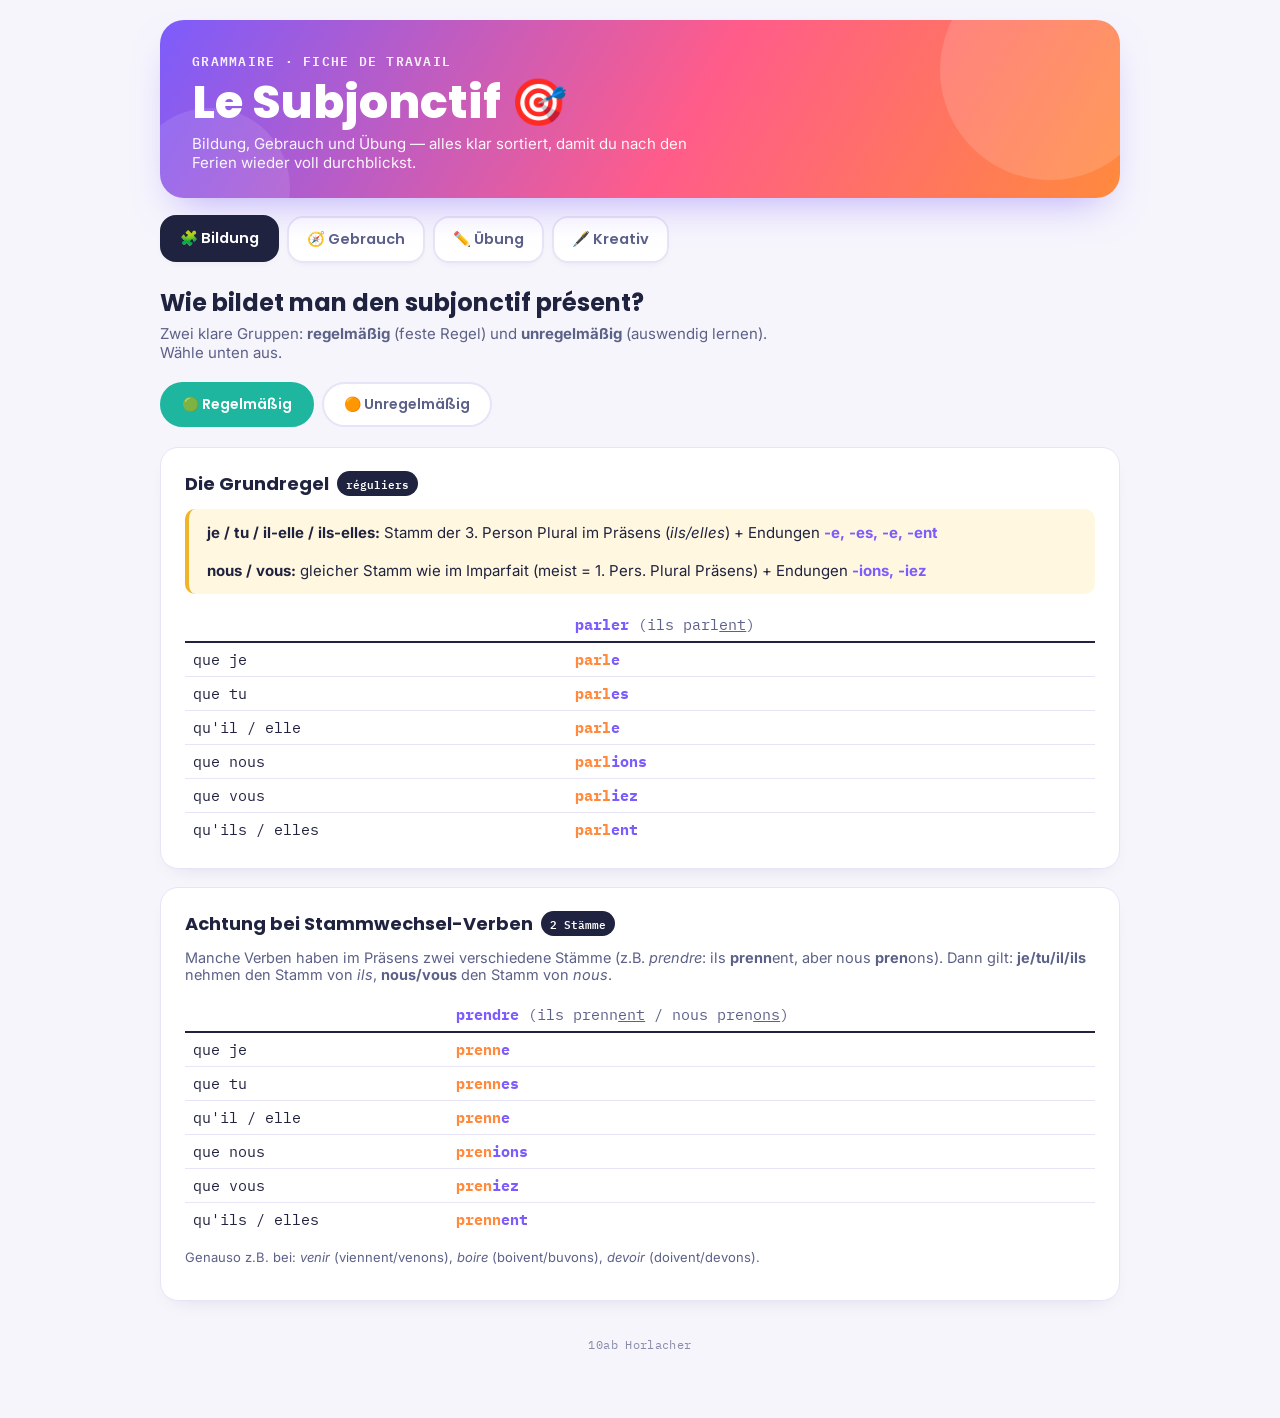
==== index.html @ 89f21b69 "Add files via upload" ====
<!DOCTYPE html>
<!--
  Original author: Horlacher (10ab)
  Created: 2026-09-02
  This material was created for Horlacher's own French class (10ab).
  Not authorized for redistribution under a different author's name.
-->
<html lang="de">
<head>
<meta charset="UTF-8">
<title>Le Subjonctif — 10ab</title>
<style>
@import url('https://fonts.googleapis.com/css2?family=Poppins:wght@500;600;700;800&family=Inter:wght@400;500;600;700&family=IBM+Plex+Mono:wght@400;500;600;700&display=swap');

:root{
  --purple:#7C5CFC;   --purple-bg:#F1EDFF;
  --orange:#FF8A3D;   --orange-bg:#FFF1E4;
  --pink:#FF5C8A;     --pink-bg:#FFEBF0;
  --blue:#3DA9FC;     --blue-bg:#E9F5FF;
  --teal:#1FB6A0;     --teal-bg:#E4FBF6;
  --gold:#F0B429;     --gold-bg:#FFF7E0;
  --red:#FF4757;      --red-bg:#FFEAEC;
  --ink:#20233F;
  --ink-soft:#5C6188;
  --bg:#F6F5FC;
  --card:#FFFFFF;
  --line:#E7E4F7;
}

*{box-sizing:border-box;}
html,body{margin:0;padding:0;}
body{
  background:var(--bg);
  font-family:'Inter',sans-serif;
  color:var(--ink);
  min-height:100vh;
  padding:20px 14px 60px;
}

.wrap{ max-width:960px; margin:0 auto; }

/* ===== HERO ===== */
.hero{
  background:linear-gradient(120deg,var(--purple) 0%,var(--pink) 55%,var(--orange) 100%);
  border-radius:24px;
  padding:30px 32px 26px;
  color:#fff;
  position:relative;
  overflow:hidden;
  box-shadow:0 18px 40px -18px rgba(124,92,252,0.55);
}
.hero::after{
  content:"";
  position:absolute; right:-40px; top:-60px;
  width:220px; height:220px; border-radius:50%;
  background:rgba(255,255,255,0.14);
}
.hero::before{
  content:"";
  position:absolute; left:-30px; bottom:-70px;
  width:160px; height:160px; border-radius:50%;
  background:rgba(255,255,255,0.10);
}
.hero .eyebrow{
  font-family:'IBM Plex Mono',monospace;
  font-size:12.5px;
  letter-spacing:.1em;
  text-transform:uppercase;
  opacity:0.92;
  font-weight:600;
}
.hero h1{
  font-family:'Poppins',sans-serif;
  font-weight:800;
  font-size:clamp(30px,5vw,46px);
  margin:6px 0 8px;
  line-height:1.05;
}
.hero p{ margin:0; font-size:15px; opacity:0.95; max-width:520px; position:relative; z-index:1; }

/* ===== TABS ===== */
nav.tabs{
  display:flex;
  gap:8px;
  margin:18px 0 22px;
  flex-wrap:wrap;
}
nav.tabs button{
  font-family:'Poppins',sans-serif;
  font-weight:600;
  font-size:14.5px;
  background:var(--card);
  border:2px solid var(--line);
  border-radius:16px;
  padding:11px 18px;
  cursor:pointer;
  color:var(--ink-soft);
  transition:all .15s ease;
  box-shadow:0 4px 12px -8px rgba(32,35,63,0.15);
}
nav.tabs button:hover{ border-color:var(--purple); color:var(--purple); transform:translateY(-1px); }
nav.tabs button.active{
  background:var(--ink);
  border-color:var(--ink);
  color:#fff;
  transform:translateY(-1px);
}
nav.tabs button:focus-visible{ outline:3px solid var(--gold); outline-offset:2px; }

.panel{ display:none; animation:fade .3s ease; }
.panel.active{ display:block; }
@keyframes fade{ from{opacity:0; transform:translateY(8px);} to{opacity:1; transform:translateY(0);} }

h2.section-head{
  font-family:'Poppins',sans-serif;
  font-size:24px;
  font-weight:700;
  color:var(--ink);
  margin:0 0 4px;
}
p.section-lead{ margin:0 0 20px; color:var(--ink-soft); font-size:15px; max-width:640px; }

/* ===== Generic subnav (toggle) ===== */
.subnav{ display:flex; gap:8px; margin-bottom:20px; flex-wrap:wrap; }
.subnav-btn{
  font-family:'Poppins',sans-serif;
  font-weight:600;
  font-size:14px;
  border:2px solid var(--line);
  background:var(--card);
  border-radius:999px;
  padding:10px 20px;
  cursor:pointer;
  color:var(--ink-soft);
  transition:all .15s ease;
}
.subnav-btn:hover{ border-color:var(--purple); color:var(--purple); }
.subnav-btn.active.c-reg{ background:var(--teal); border-color:var(--teal); color:#fff; }
.subnav-btn.active.c-irr{ background:var(--orange); border-color:var(--orange); color:#fff; }
.subnav-btn.active.c-a{ background:var(--purple); border-color:var(--purple); color:#fff; }
.subnav-btn.active.c-b{ background:var(--blue); border-color:var(--blue); color:#fff; }
.subnav-btn.active.c-c{ background:var(--pink); border-color:var(--pink); color:#fff; }
.subpanel{ display:none; }
.subpanel.active{ display:block; animation:fade .25s ease; }

/* ===== Cards ===== */
.card{
  background:var(--card);
  border:1.5px solid var(--line);
  border-radius:18px;
  padding:22px 24px;
  margin-bottom:18px;
  box-shadow:0 8px 22px -16px rgba(32,35,63,0.25);
}
.card h3{
  margin:0 0 12px;
  font-family:'Poppins',sans-serif;
  font-size:18px;
  font-weight:700;
  color:var(--ink);
  display:flex;
  align-items:center;
  gap:8px;
}
.card h3 .tag{
  font-family:'IBM Plex Mono',monospace;
  font-size:11px;
  background:var(--ink);
  color:#fff;
  padding:3px 9px;
  border-radius:20px;
  font-weight:600;
}

.rule-box{
  background:var(--gold-bg);
  border-left:4px solid var(--gold);
  padding:14px 18px;
  border-radius:10px;
  font-size:15px;
  margin:8px 0 14px;
}
.rule-box b{ color:var(--ink); }
.end{ color:var(--purple); font-weight:700; }
.stem{ color:var(--orange); font-weight:700; }

table.conj{
  width:100%;
  border-collapse:collapse;
  font-family:'IBM Plex Mono',monospace;
  font-size:14.5px;
  margin-top:6px;
}
table.conj th{
  text-align:left;
  color:var(--purple);
  font-weight:700;
  padding:7px 8px;
  border-bottom:2px solid var(--ink);
}
table.conj td{ padding:7px 8px; border-bottom:1px solid var(--line); }
table.conj tr:last-child td{ border-bottom:none; }

.flash-grid{
  display:grid;
  grid-template-columns:repeat(auto-fit,minmax(150px,1fr));
  gap:12px;
  margin-top:6px;
}
.flash{
  background:var(--orange-bg);
  border:2px solid #FFD9B8;
  border-radius:14px;
  padding:14px;
  cursor:pointer;
  transition:transform .12s ease;
  min-height:78px;
}
.flash:hover{ transform:translateY(-2px); }
.flash .inf{
  font-family:'Poppins',sans-serif;
  font-weight:700;
  font-style:italic;
  color:var(--orange);
  font-size:16px;
}
.flash .hint{ font-size:12px; color:var(--ink-soft); margin-top:2px; }
.flash .conjlist{
  display:none;
  font-family:'IBM Plex Mono',monospace;
  font-size:12.5px;
  margin-top:8px;
  line-height:1.6;
  color:var(--ink);
}
.flash.open .conjlist{ display:block; }
.flash.open .hint{ display:none; }

/* ===== Gebrauch category grid ===== */
.cat-grid{
  display:grid;
  grid-template-columns:repeat(auto-fit,minmax(270px,1fr));
  gap:14px;
  margin-bottom:24px;
}
.cat-card{
  border-radius:18px;
  padding:18px 20px;
  border:none;
}
.cat-card .num{
  font-family:'Poppins',sans-serif;
  font-weight:800;
  font-size:12px;
  display:inline-block;
  padding:3px 10px;
  border-radius:20px;
  background:rgba(255,255,255,0.6);
  margin-bottom:8px;
}
.cat-card h4{
  font-family:'Poppins',sans-serif;
  font-size:17px;
  font-weight:700;
  margin:0 0 10px;
  display:flex;
  align-items:center;
  gap:6px;
}
.cat-card .chips{ display:flex; flex-wrap:wrap; gap:6px; margin-bottom:12px; }
.cat-card .chip{
  font-family:'IBM Plex Mono',monospace;
  font-size:12px;
  background:rgba(255,255,255,0.75);
  padding:4px 10px;
  border-radius:20px;
  font-weight:600;
}
.cat-card .example{
  font-size:13.5px;
  background:rgba(255,255,255,0.6);
  border-radius:10px;
  padding:8px 12px;
}
.cat-card .example .fr{ font-weight:600; display:block; }
.cat-card .example .de{ opacity:0.8; font-style:italic; }

.cat-1{ background:var(--purple-bg); } .cat-1 .num{ color:var(--purple); }
.cat-2{ background:var(--orange-bg); } .cat-2 .num{ color:var(--orange); }
.cat-3{ background:var(--pink-bg); } .cat-3 .num{ color:var(--pink); }
.cat-4{ background:var(--blue-bg); } .cat-4 .num{ color:var(--blue); }
.cat-5{ background:var(--teal-bg); } .cat-5 .num{ color:var(--teal); }
.cat-6{ background:var(--gold-bg); } .cat-6 .num{ color:#B8860B; }

/* STOP block */
.stop-block{
  background:var(--red-bg);
  border:2px dashed var(--red);
  border-radius:18px;
  padding:20px 24px;
  margin-top:8px;
}
.stop-block h3{
  font-family:'Poppins',sans-serif;
  font-weight:800;
  color:var(--red);
  font-size:19px;
  margin:0 0 10px;
  display:flex;
  align-items:center;
  gap:8px;
}
.stop-list{
  display:grid;
  grid-template-columns:repeat(auto-fit,minmax(220px,1fr));
  gap:10px;
  margin:12px 0;
}
.stop-item{
  background:#fff;
  border-radius:12px;
  padding:10px 14px;
  font-size:13.5px;
}
.stop-item b{ color:var(--red); display:block; font-family:'IBM Plex Mono',monospace; font-size:13.5px; margin-bottom:3px;}
.stop-note{
  font-size:13.5px;
  color:var(--ink-soft);
  background:#fff;
  border-radius:10px;
  padding:10px 14px;
  margin-top:6px;
}
.stop-note b{ color:var(--ink); }

/* ===== Quiz ===== */
.quiz-progress{
  font-family:'IBM Plex Mono',monospace;
  font-size:13px;
  color:var(--ink-soft);
  margin-bottom:14px;
}
.q{
  background:var(--card);
  border:1.5px solid var(--line);
  border-radius:16px;
  padding:18px 22px;
  margin-bottom:16px;
  box-shadow:0 8px 22px -16px rgba(32,35,63,0.25);
}
.q .prompt{ font-size:15.5px; margin-bottom:12px; }
.q .prompt .fr{ font-weight:700; }
.q .prompt .de{ color:var(--ink-soft); font-style:italic; }
.q .opts{ display:flex; flex-wrap:wrap; gap:8px; }
.q .opt{
  font-family:'IBM Plex Mono',monospace;
  font-weight:600;
  font-size:14px;
  padding:9px 16px;
  border:2px solid var(--ink);
  border-radius:999px;
  background:none;
  cursor:pointer;
  color:var(--ink);
  transition:all .12s ease;
}
.q .opt:hover{ background:var(--purple-bg); }
.q .opt.correct{ background:var(--teal); border-color:var(--teal); color:#fff; }
.q .opt.wrong{ background:var(--red); border-color:var(--red); color:#fff; }
.q .opt:disabled{ cursor:default; }
.q .feedback{ margin-top:10px; font-size:13.5px; color:var(--ink-soft); min-height:18px; font-weight:500; }

.q .input-row{ display:flex; gap:10px; flex-wrap:wrap; align-items:center; }
.q input[type=text]{
  font-family:'IBM Plex Mono',monospace;
  font-size:14.5px;
  padding:9px 14px;
  border:2px solid var(--ink);
  border-radius:12px;
  flex:1;
  min-width:180px;
  background:var(--bg);
  color:var(--ink);
}
.q input[type=text]:focus{ outline:3px solid var(--gold); outline-offset:1px; }
.q .btn{
  font-family:'Poppins',sans-serif;
  font-weight:600;
  font-size:13.5px;
  background:var(--purple);
  color:#fff;
  border:none;
  border-radius:999px;
  padding:10px 18px;
  cursor:pointer;
}
.q .btn:hover{ opacity:0.9; }
.q .btn.secondary{ background:var(--ink); }
.q .answer-box{
  margin-top:10px;
  font-size:14px;
  background:var(--gold-bg);
  border-left:3px solid var(--gold);
  padding:10px 14px;
  border-radius:10px;
  display:none;
}
.q .answer-box.show{ display:block; }
.q .answer-box b{ color:var(--ink); }

.score-bar{
  display:flex;
  justify-content:space-between;
  align-items:center;
  background:var(--ink);
  color:#fff;
  border-radius:16px;
  padding:14px 22px;
  margin-top:6px;
  font-family:'Poppins',sans-serif;
  font-weight:700;
  font-size:16px;
  flex-wrap:wrap;
  gap:10px;
}
.score-bar button{
  font-family:'Inter',sans-serif;
  font-weight:600;
  font-size:13px;
  background:var(--gold);
  color:var(--ink);
  border:none;
  border-radius:999px;
  padding:9px 18px;
  cursor:pointer;
}
.score-bar button:hover{ opacity:0.9; }

/* ===== Kreativ ===== */
.impulse-list{ margin:0; padding-left:20px; font-size:14.5px; color:var(--ink-soft); }
.impulse-list li{ margin-bottom:6px; }
.impulse-list b{ color:var(--ink); }

.chip-btn{
  background:var(--purple);
  color:#fff;
  font-family:'IBM Plex Mono',monospace;
  font-size:12px;
  font-weight:600;
  padding:6px 12px;
  border-radius:999px;
  border:none;
  cursor:pointer;
  transition:transform .1s ease, background .15s ease;
}
.chip-btn:hover{ background:var(--pink); transform:translateY(-1px); }
.chip-group{ margin-bottom:14px; }
.chip-group .cat-label{
  font-family:'IBM Plex Mono',monospace;
  font-size:11px;
  text-transform:uppercase;
  letter-spacing:.06em;
  color:var(--teal);
  font-weight:700;
  display:block;
  margin-bottom:6px;
}
.chip-group .chips{ display:flex; flex-wrap:wrap; gap:6px; }

.write-area textarea{
  width:100%;
  min-height:220px;
  font-family:'Inter',sans-serif;
  font-size:15px;
  line-height:1.6;
  padding:16px 18px;
  border:2px solid var(--ink);
  border-radius:16px;
  background:#fff;
  color:var(--ink);
  resize:vertical;
}
.write-area textarea:focus{ outline:3px solid var(--gold); outline-offset:1px; }
.word-count{
  margin-top:8px;
  font-family:'IBM Plex Mono',monospace;
  font-size:13px;
  color:var(--ink-soft);
  display:flex;
  justify-content:space-between;
  align-items:center;
}
.word-count .goal-ok{ color:var(--teal); font-weight:700; }

.checklist{ list-style:none; margin:0; padding:0; }
.checklist li{
  display:flex;
  align-items:flex-start;
  gap:10px;
  padding:9px 0;
  border-bottom:1px solid var(--line);
  font-size:14.5px;
}
.checklist li:last-child{ border-bottom:none; }
.checklist input[type=checkbox]{
  width:19px; height:19px;
  accent-color:var(--teal);
  margin-top:2px;
  cursor:pointer;
}
.checklist label{ cursor:pointer; }

.example-toggle{
  font-family:'Poppins',sans-serif;
  font-weight:600;
  font-size:13.5px;
  background:var(--gold);
  color:var(--ink);
  border:none;
  border-radius:999px;
  padding:10px 20px;
  cursor:pointer;
  margin-bottom:12px;
}
.example-toggle:hover{ opacity:0.88; }
.example-text{
  display:none;
  font-style:italic;
  font-size:14.5px;
  line-height:1.7;
  color:var(--ink-soft);
  background:var(--bg);
  border-left:3px solid var(--gold);
  padding:12px 16px;
  border-radius:10px;
}
.example-text.show{ display:block; }
.example-text b{ color:var(--purple); font-style:normal; }

footer.foot{
  text-align:center;
  padding:18px 0 6px;
  font-family:'IBM Plex Mono',monospace;
  font-size:12px;
  color:var(--ink-soft);
  opacity:0.7;
  letter-spacing:.03em;
}

@media(max-width:640px){
  .hero{ padding:24px 22px 22px; }
  .card{ padding:18px 18px; }
}
</style>
</head>
<body>
<div class="wrap">

  <div class="hero">
    <div class="eyebrow">Grammaire · fiche de travail</div>
    <h1>Le Subjonctif 🎯</h1>
    <p>Bildung, Gebrauch und Übung — alles klar sortiert, damit du nach den Ferien wieder voll durchblickst.</p>
  </div>

  <nav class="tabs">
    <button class="tab-btn active" data-tab="bildung">🧩 Bildung</button>
    <button class="tab-btn" data-tab="gebrauch">🧭 Gebrauch</button>
    <button class="tab-btn" data-tab="uebung">✏️ Übung</button>
    <button class="tab-btn" data-tab="kreativ">🖋️ Kreativ</button>
  </nav>

  <!-- ===================== BILDUNG ===================== -->
  <section class="panel active" id="bildung">
    <h2 class="section-head">Wie bildet man den subjonctif présent?</h2>
    <p class="section-lead">Zwei klare Gruppen: <b>regelmäßig</b> (feste Regel) und <b>unregelmäßig</b> (auswendig lernen). Wähle unten aus.</p>

    <div class="subnav-group">
      <div class="subnav">
        <button class="subnav-btn active c-reg" data-target="bildung-reg">🟢 Regelmäßig</button>
        <button class="subnav-btn c-irr" data-target="bildung-irr">🟠 Unregelmäßig</button>
      </div>

      <div class="subpanel active" id="bildung-reg">
        <div class="card">
          <h3>Die Grundregel <span class="tag">réguliers</span></h3>
          <div class="rule-box">
            <b>je / tu / il-elle / ils-elles:</b> Stamm der 3. Person Plural im Präsens (<i>ils/elles</i>) + Endungen
            <span class="end">-e, -es, -e, -ent</span><br><br>
            <b>nous / vous:</b> gleicher Stamm wie im Imparfait (meist = 1. Pers. Plural Präsens) + Endungen
            <span class="end">-ions, -iez</span>
          </div>
          <table class="conj">
            <tr><th></th><th>parler <span style="font-weight:400;color:var(--ink-soft)">(ils parl<u>ent</u>)</span></th></tr>
            <tr><td>que je</td><td><span class="stem">parl</span><span class="end">e</span></td></tr>
            <tr><td>que tu</td><td><span class="stem">parl</span><span class="end">es</span></td></tr>
            <tr><td>qu'il / elle</td><td><span class="stem">parl</span><span class="end">e</span></td></tr>
            <tr><td>que nous</td><td><span class="stem">parl</span><span class="end">ions</span></td></tr>
            <tr><td>que vous</td><td><span class="stem">parl</span><span class="end">iez</span></td></tr>
            <tr><td>qu'ils / elles</td><td><span class="stem">parl</span><span class="end">ent</span></td></tr>
          </table>
        </div>

        <div class="card">
          <h3>Achtung bei Stammwechsel-Verben <span class="tag">2 Stämme</span></h3>
          <p style="font-size:14.5px;color:var(--ink-soft);margin-top:0;">
            Manche Verben haben im Präsens zwei verschiedene Stämme (z.B. <i>prendre</i>: ils <b>prenn</b>ent, aber nous <b>pren</b>ons).
            Dann gilt: <b>je/tu/il/ils</b> nehmen den Stamm von <i>ils</i>, <b>nous/vous</b> den Stamm von <i>nous</i>.
          </p>
          <table class="conj">
            <tr><th></th><th>prendre <span style="font-weight:400;color:var(--ink-soft)">(ils prenn<u>ent</u> / nous pren<u>ons</u>)</span></th></tr>
            <tr><td>que je</td><td><span class="stem">prenn</span><span class="end">e</span></td></tr>
            <tr><td>que tu</td><td><span class="stem">prenn</span><span class="end">es</span></td></tr>
            <tr><td>qu'il / elle</td><td><span class="stem">prenn</span><span class="end">e</span></td></tr>
            <tr><td>que nous</td><td><span class="stem">pren</span><span class="end">ions</span></td></tr>
            <tr><td>que vous</td><td><span class="stem">pren</span><span class="end">iez</span></td></tr>
            <tr><td>qu'ils / elles</td><td><span class="stem">prenn</span><span class="end">ent</span></td></tr>
          </table>
          <p style="font-size:13px;color:var(--ink-soft);">Genauso z.B. bei: <i>venir</i> (viennent/venons), <i>boire</i> (boivent/buvons), <i>devoir</i> (doivent/devons).</p>
        </div>
      </div>

      <div class="subpanel" id="bildung-irr">
        <div class="card">
          <h3>Die 9 unregelmäßigen Verben <span class="tag">par cœur</span></h3>
          <p style="font-size:14.5px;color:var(--ink-soft);margin-top:0;">Klicke auf ein Verb, um die Formen aufzudecken.</p>
          <div class="flash-grid" id="flashGrid"></div>
        </div>
      </div>
    </div>
  </section>

  <!-- ===================== GEBRAUCH ===================== -->
  <section class="panel" id="gebrauch">
    <h2 class="section-head">Wann benutzt man den subjonctif?</h2>
    <p class="section-lead">Der subjonctif steht (fast) immer nach <b>que</b> im Nebensatz — ausgelöst durch bestimmte Ausdrücke im Hauptsatz. Jede Farbe = eine Kategorie.</p>

    <div class="cat-grid">
      <div class="cat-card cat-1">
        <span class="num">1 · VOLONTÉ</span>
        <h4>💭 Wunsch &amp; Wille</h4>
        <div class="chips">
          <span class="chip">vouloir que</span><span class="chip">souhaiter que</span>
          <span class="chip">préférer que</span><span class="chip">exiger que</span>
          <span class="chip">aimer que</span><span class="chip">demander que</span>
          <span class="chip">ordonner que</span><span class="chip">s'attendre à ce que</span>
        </div>
        <div class="example"><span class="fr">Je veux que tu viennes.</span><span class="de">Ich möchte, dass du kommst.</span></div>
      </div>

      <div class="cat-card cat-2">
        <span class="num">2 · NÉCESSITÉ</span>
        <h4>⚡ Notwendigkeit</h4>
        <div class="chips">
          <span class="chip">il faut que</span><span class="chip">il est nécessaire que</span>
          <span class="chip">il est important que</span><span class="chip">il vaut mieux que</span>
          <span class="chip">il est essentiel que</span><span class="chip">il suffit que</span>
        </div>
        <div class="example"><span class="fr">Il faut que nous partions tôt.</span><span class="de">Wir müssen früh los.</span></div>
      </div>

      <div class="cat-card cat-3">
        <span class="num">3 · SENTIMENT</span>
        <h4>❤️ Gefühl</h4>
        <div class="chips">
          <span class="chip">être content/heureux que</span><span class="chip">avoir peur que</span>
          <span class="chip">regretter que</span><span class="chip">être triste/surpris(e) que</span>
          <span class="chip">être désolé(e) que</span><span class="chip">être fier/fière que</span>
          <span class="chip">s'étonner que</span>
        </div>
        <div class="example"><span class="fr">Je suis content que tu sois là.</span><span class="de">Ich bin froh, dass du da bist.</span></div>
      </div>

      <div class="cat-card cat-4">
        <span class="num">4 · DOUTE</span>
        <h4>❓ Zweifel</h4>
        <div class="chips">
          <span class="chip">douter que</span><span class="chip">ne pas croire que</span>
          <span class="chip">ne pas penser que</span><span class="chip">ne pas être sûr(e) que</span>
          <span class="chip">ne pas être certain(e) que</span><span class="chip">il est douteux que</span>
        </div>
        <div class="example"><span class="fr">Je doute qu'il vienne.</span><span class="de">Ich bezweifle, dass er kommt.</span></div>
      </div>

      <div class="cat-card cat-5">
        <span class="num">5 · POSSIBILITÉ</span>
        <h4>🔮 Möglichkeit</h4>
        <div class="chips">
          <span class="chip">il est possible que</span><span class="chip">il se peut que</span>
          <span class="chip">il est peu probable que</span><span class="chip">il n'est pas certain que</span>
        </div>
        <div class="example"><span class="fr">Il est possible qu'elle arrive tard.</span><span class="de">Sie kommt vielleicht zu spät.</span></div>
      </div>

      <div class="cat-card cat-6">
        <span class="num">6 · CONJONCTIONS</span>
        <h4>🔗 Konjunktionen</h4>
        <div class="chips">
          <span class="chip">bien que</span><span class="chip">pour que</span>
          <span class="chip">avant que</span><span class="chip">sans que</span>
          <span class="chip">quoique</span><span class="chip">jusqu'à ce que</span>
          <span class="chip">à condition que</span><span class="chip">de peur que</span>
        </div>
        <div class="example"><span class="fr">Bien qu'il pleuve, nous sortons.</span><span class="de">Obwohl es regnet, gehen wir raus.</span></div>
      </div>
    </div>

    <div class="stop-block">
      <h3>🚫 STOPP — hier NICHT subjonctif! (bejaht)</h3>
      <p style="font-size:14px;color:var(--ink-soft);margin:0 0 4px;">Diese Verben drücken eine <b>feste Meinung</b> aus, keine Unsicherheit — deshalb steht danach der <b>indicatif</b>:</p>
      <div class="stop-list">
        <div class="stop-item"><b>penser que</b>Je pense qu'il a raison.</div>
        <div class="stop-item"><b>croire que</b>Je crois qu'elle est là.</div>
        <div class="stop-item"><b>trouver que</b>Je trouve que c'est bien.</div>
        <div class="stop-item"><b>être sûr/certain que</b>Je suis sûr qu'il vient.</div>
        <div class="stop-item"><b>espérer que</b>J'espère qu'il fait beau.</div>
      </div>
      <div class="stop-note">
        <b>Aber Achtung:</b> Wird <i>penser / croire / trouver / être sûr que</i> <b>verneint</b> (ne...pas), kippt es meist zum subjonctif,
        weil jetzt Zweifel im Spiel ist: <i>Je ne pense pas qu'il ait raison.</i> — <i>espérer que</i> bleibt aber auch verneint meist im indicatif.
      </div>
    </div>
  </section>

  <!-- ===================== ÜBUNG ===================== -->
  <section class="panel" id="uebung">
    <h2 class="section-head">Jetzt bist du dran</h2>
    <p class="section-lead">Drei Übungstypen — wähle unten aus.</p>

    <div class="subnav-group">
      <div class="subnav">
        <button class="subnav-btn active c-a" data-target="ex-mc">🅰️ Multiple Choice</button>
        <button class="subnav-btn c-b" data-target="ex-fill">🅱️ Lücken füllen</button>
        <button class="subnav-btn c-c" data-target="ex-trans">🅲️ Übersetzen</button>
      </div>

      <div class="subpanel active" id="ex-mc">
        <div class="quiz-progress" id="mcProgress">Frage 1 von 8</div>
        <div id="mcContainer"></div>
        <div class="score-bar">
          <span id="mcScoreText">Punkte: 0 / 8</span>
          <button id="mcReset">Neu starten</button>
        </div>
      </div>

      <div class="subpanel" id="ex-fill">
        <p class="section-lead" style="margin-bottom:12px;">Setze das Verb in Klammern in die richtige subjonctif-Form. Groß-/Kleinschreibung und Akzente sind egal.</p>
        <div class="quiz-progress" id="fillProgress">Frage 1 von 8</div>
        <div id="fillContainer"></div>
        <div class="score-bar">
          <span id="fillScoreText">Punkte: 0 / 8</span>
          <button id="fillReset">Neu starten</button>
        </div>
      </div>

      <div class="subpanel" id="ex-trans">
        <p class="section-lead" style="margin-bottom:12px;">Übersetze den ganzen Satz ins Französische. Schreibe deine Lösung, dann zeige dir die Musterlösung zum Vergleichen an.</p>
        <div class="quiz-progress" id="transProgress">Satz 1 von 6</div>
        <div id="transContainer"></div>
        <div class="score-bar">
          <span id="transScoreText">Selbst eingeschätzt: 0 / 6</span>
          <button id="transReset">Neu starten</button>
        </div>
      </div>
    </div>
  </section>

  <!-- ===================== KREATIV ===================== -->
  <section class="panel" id="kreativ">
    <h2 class="section-head">Écris ton portrait — mon subjonctif et moi</h2>
    <p class="section-lead">Écris un texte personnel sur ta vie, ta famille et tes loisirs — et utilise le plus d'expressions avec le subjonctif possible.</p>

    <div class="card">
      <h3>La consigne <span class="tag">consigne</span></h3>
      <div class="rule-box">
        Écris un texte cohérent (<b>environ 100–150 mots</b>) sur ta vie et tes loisirs.
        Utilise au moins <b>5 expressions avec le subjonctif</b>, tirées d'au moins <b>3 catégories différentes</b>
        (volonté, nécessité, sentiment, doute, possibilité, conjonctions).
      </div>
    </div>

    <div class="card">
      <h3>Questions pour t'aider <span class="tag">pour t'aider</span></h3>
      <ul class="impulse-list">
        <li><b>Famille/amis :</b> Qu'est-ce que tes parents ou tes amis souhaitent pour toi ? Et toi, que souhaites-tu ?</li>
        <li><b>Quotidien :</b> Qu'est-ce qui est important ou nécessaire pour toi (école, sport, temps pour tes loisirs) ?</li>
        <li><b>Sentiments :</b> De quoi es-tu content(e) ? Que regrettes-tu ou que crains-tu ?</li>
        <li><b>Avenir :</b> De quoi doutes-tu ? Qu'est-ce qui est possible, qu'est-ce qui reste incertain ?</li>
        <li><b>Contradictions :</b> Que fais-tu bien que ce soit difficile ? Pour quoi fais-tu des efforts ?</li>
      </ul>
    </div>

    <div class="card">
      <h3>Aides à la formulation <span class="tag">clique pour insérer</span></h3>
      <p style="font-size:13.5px;color:var(--ink-soft);margin-top:0;">Clique sur une expression pour l'insérer directement dans ton texte ci-dessous.</p>

      <div class="chip-group">
        <span class="cat-label">Volonté</span>
        <div class="chips">
          <button class="chip-btn" data-insert="je veux que ">je veux que</button>
          <button class="chip-btn" data-insert="mes parents veulent que ">mes parents veulent que</button>
          <button class="chip-btn" data-insert="je souhaite que ">je souhaite que</button>
        </div>
      </div>
      <div class="chip-group">
        <span class="cat-label">Nécessité</span>
        <div class="chips">
          <button class="chip-btn" data-insert="il faut que ">il faut que</button>
          <button class="chip-btn" data-insert="il est important que ">il est important que</button>
        </div>
      </div>
      <div class="chip-group">
        <span class="cat-label">Sentiment</span>
        <div class="chips">
          <button class="chip-btn" data-insert="je suis content(e) que ">je suis content(e) que</button>
          <button class="chip-btn" data-insert="j'ai peur que ">j'ai peur que</button>
          <button class="chip-btn" data-insert="je regrette que ">je regrette que</button>
        </div>
      </div>
      <div class="chip-group">
        <span class="cat-label">Doute</span>
        <div class="chips">
          <button class="chip-btn" data-insert="je doute que ">je doute que</button>
          <button class="chip-btn" data-insert="je ne pense pas que ">je ne pense pas que</button>
        </div>
      </div>
      <div class="chip-group">
        <span class="cat-label">Possibilité</span>
        <div class="chips">
          <button class="chip-btn" data-insert="il est possible que ">il est possible que</button>
          <button class="chip-btn" data-insert="il se peut que ">il se peut que</button>
        </div>
      </div>
      <div class="chip-group">
        <span class="cat-label">Conjonctions</span>
        <div class="chips">
          <button class="chip-btn" data-insert="bien que ">bien que</button>
          <button class="chip-btn" data-insert="pour que ">pour que</button>
          <button class="chip-btn" data-insert="à moins que ">à moins que</button>
        </div>
      </div>
    </div>

    <div class="card">
      <h3>Ton texte <span class="tag">écris ici</span></h3>
      <div class="write-area">
        <textarea id="writeArea" placeholder="Je m'appelle... J'habite à... Mes passions sont..."></textarea>
      </div>
      <div class="word-count">
        <span id="wordCount">0 mots</span>
        <span id="wordGoal">Objectif : 100–150 mots</span>
      </div>
    </div>

    <div class="card">
      <h3>Liste de vérification — avant de rendre ton texte <span class="tag">auto-évaluation</span></h3>
      <ul class="checklist">
        <li><input type="checkbox" id="chk1"><label for="chk1">J'ai utilisé au moins 5 expressions avec le subjonctif.</label></li>
        <li><input type="checkbox" id="chk2"><label for="chk2">Ces expressions viennent d'au moins 3 catégories différentes.</label></li>
        <li><input type="checkbox" id="chk3"><label for="chk3">J'ai pensé aux formes irrégulières (être, avoir, faire, aller, pouvoir, savoir, vouloir...).</label></li>
        <li><input type="checkbox" id="chk4"><label for="chk4">Après penser/croire/trouver/espérer que (affirmatif), j'ai utilisé l'indicatif et non le subjonctif.</label></li>
        <li><input type="checkbox" id="chk5"><label for="chk5">Mon texte fait environ 100–150 mots.</label></li>
      </ul>
    </div>

    <div class="card">
      <h3>Pas sûr(e) ? <span class="tag">exemple</span></h3>
      <button class="example-toggle" id="toggleExample">Afficher l'exemple</button>
      <div class="example-text" id="exampleText">
        Je m'appelle Lucas et je suis passionné de football. <b>Mes parents veulent que</b> je fasse aussi mes devoirs avant l'entraînement, alors <b>il faut que</b> je sois organisé. <b>Je suis content que</b> mon équipe soit assez forte cette année, mais <b>je doute que</b> nous gagnions le championnat. <b>Bien que</b> je sois fatigué après les matchs, j'aime ce sport. <b>Il est possible que</b> je fasse aussi de la musique l'année prochaine, car mes amis veulent que je vienne à leur groupe de rock.
      </div>
    </div>
  </section>

  <footer class="foot">10ab Horlacher</footer>
</div>

<script>
// ===== Main tabs =====
document.querySelectorAll('.tab-btn').forEach(btn=>{
  btn.addEventListener('click', ()=>{
    document.querySelectorAll('.tab-btn').forEach(b=>b.classList.remove('active'));
    document.querySelectorAll('body > .wrap > .panel').forEach(p=>p.classList.remove('active'));
    btn.classList.add('active');
    document.getElementById(btn.dataset.tab).classList.add('active');
  });
});

// ===== Generic subnav (Bildung toggle + Übung A/B/C) =====
document.querySelectorAll('.subnav-group').forEach(group=>{
  const btns = group.querySelectorAll('.subnav-btn');
  const panels = group.querySelectorAll('.subpanel');
  btns.forEach(btn=>{
    btn.addEventListener('click', ()=>{
      btns.forEach(b=>b.classList.remove('active'));
      panels.forEach(p=>p.classList.remove('active'));
      btn.classList.add('active');
      document.getElementById(btn.dataset.target).classList.add('active');
    });
  });
});

function stripAccents(str){ return str.normalize('NFD').replace(/[\u0300-\u036f]/g,''); }
function normalize(str){
  return stripAccents(str.toLowerCase()).replace(/[.,!?;:'’()]/g,' ').replace(/\s+/g,' ').trim();
}

// ===== Flashcards: unregelmäßige Verben =====
const irrVerbs = [
  { inf:"être", forms:"que je sois · que tu sois · qu'il soit<br>que nous soyons · que vous soyez · qu'ils soient" },
  { inf:"avoir", forms:"que j'aie · que tu aies · qu'il ait<br>que nous ayons · que vous ayez · qu'ils aient" },
  { inf:"aller", forms:"que j'aille · que tu ailles · qu'il aille<br>que nous allions · que vous alliez · qu'ils aillent" },
  { inf:"faire", forms:"que je fasse · que tu fasses · qu'il fasse<br>que nous fassions · que vous fassiez · qu'ils fassent" },
  { inf:"pouvoir", forms:"que je puisse · que tu puisses · qu'il puisse<br>que nous puissions · que vous puissiez · qu'ils puissent" },
  { inf:"savoir", forms:"que je sache · que tu saches · qu'il sache<br>que nous sachions · que vous sachiez · qu'ils sachent" },
  { inf:"vouloir", forms:"que je veuille · que tu veuilles · qu'il veuille<br>que nous voulions · que vous vouliez · qu'ils veuillent" },
  { inf:"falloir", forms:"qu'il faille <span style='color:var(--ink-soft)'>(nur 3. Pers. Sg.)</span>" },
  { inf:"valoir", forms:"que je vaille · qu'il vaille<br>que nous valions · qu'ils vaillent" }
];
const flashGrid = document.getElementById('flashGrid');
irrVerbs.forEach(v=>{
  const el = document.createElement('div');
  el.className = 'flash';
  el.innerHTML = `<div class="inf">${v.inf}</div><div class="hint">antippen ➜</div><div class="conjlist">${v.forms}</div>`;
  el.addEventListener('click', ()=> el.classList.toggle('open'));
  flashGrid.appendChild(el);
});

// ===================== A) MULTIPLE CHOICE =====================
const mcQuestions = [
  { prompt:"Il faut que tu ______ tes devoirs. (faire)", opts:["fais","fasses","faisais"], correct:1,
    explain:"il faut que → subjonctif; faire → que je/tu fasses." },
  { prompt:"Je suis content que vous ______ . (venir)", opts:["venez","veniez","viendrez"], correct:1,
    explain:"Gefühlsausdruck (être content que) → subjonctif; que vous veniez." },
  { prompt:"Bien qu'il ______ fatigué, il continue. (être)", opts:["est","soit","était"], correct:1,
    explain:"bien que → immer subjonctif; être → qu'il soit." },
  { prompt:"Elle doute que nous ______ raison. (avoir)", opts:["avons","ayons","aurons"], correct:1,
    explain:"douter que → subjonctif; avoir → que nous ayons." },
  { prompt:"Il est possible qu'ils ______ venir demain. (pouvoir)", opts:["peuvent","puissent","pourront"], correct:1,
    explain:"il est possible que → subjonctif; pouvoir → qu'ils puissent." },
  { prompt:"Je veux que tu ______ la vérité. (savoir)", opts:["sais","saches","sauras"], correct:1,
    explain:"vouloir que → subjonctif; savoir → que tu saches." },
  { prompt:"Je trouve qu'il ______ raison. (avoir)", opts:["a","ait","aurait"], correct:0,
    explain:"trouver que (bejaht!) → feste Meinung → indicatif, nicht subjonctif." },
  { prompt:"Nous regrettons qu'elle ne ______ pas venir. (pouvoir)", opts:["peut","puisse","pourra"], correct:1,
    explain:"regretter que → Gefühl → subjonctif; qu'elle ne puisse pas." }
];
let mcCurrent=0, mcScore=0;
const mcContainer=document.getElementById('mcContainer');
function renderMC(){
  const q=mcQuestions[mcCurrent];
  document.getElementById('mcProgress').textContent=`Frage ${mcCurrent+1} von ${mcQuestions.length}`;
  mcContainer.innerHTML='';
  const div=document.createElement('div'); div.className='q';
  div.innerHTML=`<div class="prompt"><span class="fr">${q.prompt}</span></div>
    <div class="opts">${q.opts.map((o,i)=>`<button class="opt" data-i="${i}">${o}</button>`).join('')}</div>
    <div class="feedback"></div>`;
  mcContainer.appendChild(div);
  div.querySelectorAll('.opt').forEach(btn=>{
    btn.addEventListener('click',()=>{
      const i=parseInt(btn.dataset.i);
      div.querySelectorAll('.opt').forEach(b=>b.disabled=true);
      const feedback=div.querySelector('.feedback');
      if(i===q.correct){ btn.classList.add('correct'); mcScore++; feedback.textContent='✓ Richtig — '+q.explain; }
      else{ btn.classList.add('wrong'); div.querySelectorAll('.opt')[q.correct].classList.add('correct'); feedback.textContent='✗ '+q.explain; }
      updateMCScore();
      setTimeout(()=>{
        if(mcCurrent<mcQuestions.length-1){ mcCurrent++; renderMC(); }
        else{ feedback.textContent+='  —  Fertig! Klicke „Neu starten“, um noch einmal zu üben.'; }
      },1400);
    });
  });
}
function updateMCScore(){ document.getElementById('mcScoreText').textContent=`Punkte: ${mcScore} / ${mcQuestions.length}`; }
document.getElementById('mcReset').addEventListener('click',()=>{ mcCurrent=0; mcScore=0; updateMCScore(); renderMC(); });
renderMC();

// ===================== B) LÜCKEN FÜLLEN (VERBEN) =====================
const fillQuestions = [
  { prompt:"Il faut que je ______ mes devoirs avant le dîner.", verb:"(finir)", answers:["finisse"],
    explain:"finir → que je finisse (Endung -isse für -ir-Verben dieser Gruppe)." },
  { prompt:"Je suis content que tu ______ ton examen.", verb:"(réussir)", answers:["reussisses"],
    explain:"réussir → que tu réussisses." },
  { prompt:"Bien que nous ______ fatigués, nous continuons.", verb:"(être)", answers:["soyons"],
    explain:"être ist unregelmäßig: que nous soyons." },
  { prompt:"Elle veut que vous ______ à la bibliothèque.", verb:"(aller)", answers:["alliez"],
    explain:"aller ist unregelmäßig: que vous alliez." },
  { prompt:"Il est nécessaire que tu ______ ton passeport.", verb:"(avoir)", answers:["aies"],
    explain:"avoir ist unregelmäßig: que tu aies." },
  { prompt:"Je doute qu'ils ______ la réponse.", verb:"(savoir)", answers:["sachent"],
    explain:"savoir ist unregelmäßig: qu'ils sachent." },
  { prompt:"Il se peut qu'elle ______ plus tard.", verb:"(venir)", answers:["vienne"],
    explain:"venir: ils viennent → qu'elle vienne (Stammwechsel-Verb)." },
  { prompt:"Nous avons peur que le train ne ______ sans nous.", verb:"(partir)", answers:["parte"],
    explain:"partir: ils partent → qu'il parte." }
];
let fillCurrent=0, fillScore=0;
const fillContainer=document.getElementById('fillContainer');
function renderFill(){
  const q=fillQuestions[fillCurrent];
  document.getElementById('fillProgress').textContent=`Frage ${fillCurrent+1} von ${fillQuestions.length}`;
  fillContainer.innerHTML='';
  const div=document.createElement('div'); div.className='q';
  div.innerHTML=`<div class="prompt"><span class="fr">${q.prompt}</span> <span class="de">${q.verb}</span></div>
    <div class="input-row">
      <input type="text" placeholder="deine Antwort..." autocomplete="off" spellcheck="false">
      <button class="btn check-fill">Prüfen</button>
    </div>
    <div class="feedback"></div>`;
  fillContainer.appendChild(div);
  const input=div.querySelector('input');
  const checkBtn=div.querySelector('.check-fill');
  const feedback=div.querySelector('.feedback');
  function check(){
    if(checkBtn.disabled) return;
    const given=normalize(input.value);
    const ok=q.answers.some(a=>normalize(a)===given);
    checkBtn.disabled=true; input.disabled=true;
    if(ok){ input.style.borderColor='var(--teal)'; fillScore++; feedback.textContent='✓ Richtig — '+q.explain; }
    else{ input.style.borderColor='var(--red)'; feedback.textContent=`✗ Lösung: „${q.answers[0]}“ — `+q.explain; }
    updateFillScore();
    setTimeout(()=>{
      if(fillCurrent<fillQuestions.length-1){ fillCurrent++; renderFill(); }
      else{ feedback.textContent+='  —  Fertig! Klicke „Neu starten“, um noch einmal zu üben.'; }
    },1800);
  }
  checkBtn.addEventListener('click',check);
  input.addEventListener('keydown',e=>{ if(e.key==='Enter') check(); });
}
function updateFillScore(){ document.getElementById('fillScoreText').textContent=`Punkte: ${fillScore} / ${fillQuestions.length}`; }
document.getElementById('fillReset').addEventListener('click',()=>{ fillCurrent=0; fillScore=0; updateFillScore(); renderFill(); });
renderFill();

// ===================== C) SÄTZE ÜBERSETZEN =====================
const transQuestions = [
  { de:"Ich möchte, dass du mir hilfst.", fr:"Je veux que tu m'aides.",
    explain:"vouloir que → subjonctif; aider → que tu aides." },
  { de:"Es ist wichtig, dass wir pünktlich sind.", fr:"Il est important que nous soyons à l'heure.",
    explain:"il est important que → subjonctif; être → que nous soyons." },
  { de:"Ich bin froh, dass du kommst.", fr:"Je suis content(e) que tu viennes.",
    explain:"Gefühlsausdruck → subjonctif; venir → que tu viennes." },
  { de:"Er bezweifelt, dass sie die Wahrheit sagt.", fr:"Il doute qu'elle dise la vérité.",
    explain:"douter que → subjonctif; dire: ils disent → qu'elle dise." },
  { de:"Obwohl es kalt ist, gehen wir raus.", fr:"Bien qu'il fasse froid, nous sortons.",
    explain:"bien que → immer subjonctif; il fait froid → qu'il fasse froid." },
  { de:"Meine Eltern wollen, dass ich früh nach Hause komme.", fr:"Mes parents veulent que je rentre tôt à la maison.",
    explain:"vouloir que → subjonctif; rentrer → que je rentre." }
];
let transCurrent=0, transScore=0;
const transContainer=document.getElementById('transContainer');
function renderTrans(){
  const q=transQuestions[transCurrent];
  document.getElementById('transProgress').textContent=`Satz ${transCurrent+1} von ${transQuestions.length}`;
  transContainer.innerHTML='';
  const div=document.createElement('div'); div.className='q';
  div.innerHTML=`<div class="prompt"><span class="de">${q.de}</span></div>
    <div class="input-row">
      <input type="text" placeholder="deine Übersetzung..." autocomplete="off" spellcheck="false">
      <button class="btn secondary show-answer">Musterlösung zeigen</button>
    </div>
    <div class="answer-box"><b>Musterlösung:</b> ${q.fr}<br><span style="color:var(--ink-soft)">${q.explain}</span></div>
    <div class="input-row" style="margin-top:12px;">
      <button class="btn self-correct" style="background:var(--teal)">Ich hatte es richtig ✓</button>
      <button class="btn self-wrong" style="background:var(--red)">Noch nicht ✗</button>
    </div>`;
  transContainer.appendChild(div);
  const showBtn=div.querySelector('.show-answer');
  const answerBox=div.querySelector('.answer-box');
  const okBtn=div.querySelector('.self-correct');
  const noBtn=div.querySelector('.self-wrong');
  okBtn.style.display='none'; noBtn.style.display='none';
  showBtn.addEventListener('click',()=>{
    answerBox.classList.add('show');
    okBtn.style.display='inline-block'; noBtn.style.display='inline-block';
    showBtn.disabled=true;
  });
  function next(delta){
    transScore+=delta;
    updateTransScore();
    okBtn.disabled=true; noBtn.disabled=true;
    setTimeout(()=>{
      if(transCurrent<transQuestions.length-1){ transCurrent++; renderTrans(); }
    },500);
  }
  okBtn.addEventListener('click',()=>next(1));
  noBtn.addEventListener('click',()=>next(0));
}
function updateTransScore(){ document.getElementById('transScoreText').textContent=`Selbst eingeschätzt: ${transScore} / ${transQuestions.length}`; }
document.getElementById('transReset').addEventListener('click',()=>{ transCurrent=0; transScore=0; updateTransScore(); renderTrans(); });
renderTrans();

// ===================== KREATIV: Schreibaufgabe =====================
const writeArea = document.getElementById('writeArea');
const wordCount = document.getElementById('wordCount');
const wordGoal = document.getElementById('wordGoal');
function updateWordCount(){
  const text = writeArea.value.trim();
  const words = text.length ? text.split(/\s+/).length : 0;
  wordCount.textContent = `${words} mots`;
  if(words >= 100 && words <= 150){
    wordGoal.textContent = '✓ Objectif atteint';
    wordGoal.classList.add('goal-ok');
  } else {
    wordGoal.textContent = 'Objectif : 100–150 mots';
    wordGoal.classList.remove('goal-ok');
  }
}
writeArea.addEventListener('input', updateWordCount);

document.querySelectorAll('.chip-btn').forEach(btn=>{
  btn.addEventListener('click', ()=>{
    const toInsert = btn.dataset.insert;
    const start = writeArea.selectionStart;
    const end = writeArea.selectionEnd;
    const before = writeArea.value.substring(0, start);
    const after = writeArea.value.substring(end);
    writeArea.value = before + toInsert + after;
    const newPos = start + toInsert.length;
    writeArea.focus();
    writeArea.setSelectionRange(newPos, newPos);
    updateWordCount();
  });
});

document.getElementById('toggleExample').addEventListener('click', function(){
  const ex = document.getElementById('exampleText');
  ex.classList.toggle('show');
  this.textContent = ex.classList.contains('show') ? 'Masquer l\'exemple' : 'Afficher l\'exemple';
});
</script>
</body>
</html>
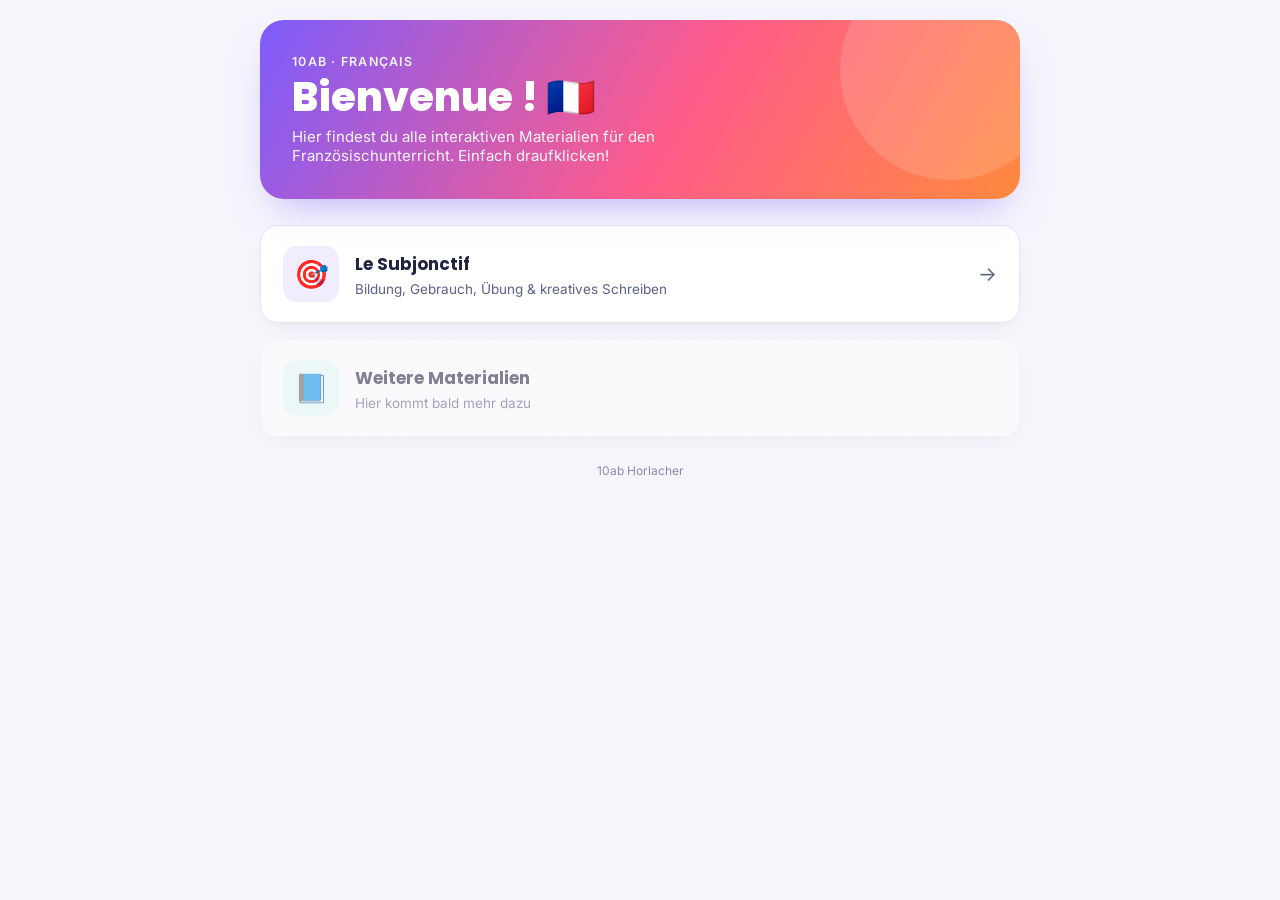
==== commit 71e95179: "Add files via upload" ====
--- a/index.html
+++ b/index.html
@@ -8,25 +8,15 @@
 <html lang="de">
 <head>
 <meta charset="UTF-8">
-<title>Le Subjonctif — 10ab</title>
+<title>Français 10ab — Matériel</title>
 <style>
-@import url('https://fonts.googleapis.com/css2?family=Poppins:wght@500;600;700;800&family=Inter:wght@400;500;600;700&family=IBM+Plex+Mono:wght@400;500;600;700&display=swap');
+@import url('https://fonts.googleapis.com/css2?family=Poppins:wght@600;700;800&family=Inter:wght@400;500;600&display=swap');
 
 :root{
-  --purple:#7C5CFC;   --purple-bg:#F1EDFF;
-  --orange:#FF8A3D;   --orange-bg:#FFF1E4;
-  --pink:#FF5C8A;     --pink-bg:#FFEBF0;
-  --blue:#3DA9FC;     --blue-bg:#E9F5FF;
-  --teal:#1FB6A0;     --teal-bg:#E4FBF6;
-  --gold:#F0B429;     --gold-bg:#FFF7E0;
-  --red:#FF4757;      --red-bg:#FFEAEC;
-  --ink:#20233F;
-  --ink-soft:#5C6188;
-  --bg:#F6F5FC;
-  --card:#FFFFFF;
-  --line:#E7E4F7;
+  --purple:#7C5CFC; --purple-bg:#F1EDFF; --pink:#FF5C8A; --orange:#FF8A3D;
+  --teal:#1FB6A0; --blue:#3DA9FC; --gold:#F0B429;
+  --ink:#20233F; --ink-soft:#5C6188; --bg:#F6F5FC; --card:#FFFFFF; --line:#E7E4F7;
 }
-
 *{box-sizing:border-box;}
 html,body{margin:0;padding:0;}
 body{
@@ -36,520 +26,66 @@
   min-height:100vh;
   padding:20px 14px 60px;
 }
+.wrap{ max-width:760px; margin:0 auto; }
 
-.wrap{ max-width:960px; margin:0 auto; }
-
-/* ===== HERO ===== */
 .hero{
   background:linear-gradient(120deg,var(--purple) 0%,var(--pink) 55%,var(--orange) 100%);
   border-radius:24px;
-  padding:30px 32px 26px;
+  padding:34px 32px;
   color:#fff;
   position:relative;
   overflow:hidden;
   box-shadow:0 18px 40px -18px rgba(124,92,252,0.55);
+  margin-bottom:26px;
 }
-.hero::after{
-  content:"";
-  position:absolute; right:-40px; top:-60px;
-  width:220px; height:220px; border-radius:50%;
-  background:rgba(255,255,255,0.14);
-}
-.hero::before{
-  content:"";
-  position:absolute; left:-30px; bottom:-70px;
-  width:160px; height:160px; border-radius:50%;
-  background:rgba(255,255,255,0.10);
-}
-.hero .eyebrow{
-  font-family:'IBM Plex Mono',monospace;
-  font-size:12.5px;
-  letter-spacing:.1em;
-  text-transform:uppercase;
-  opacity:0.92;
-  font-weight:600;
-}
-.hero h1{
-  font-family:'Poppins',sans-serif;
-  font-weight:800;
-  font-size:clamp(30px,5vw,46px);
-  margin:6px 0 8px;
-  line-height:1.05;
-}
-.hero p{ margin:0; font-size:15px; opacity:0.95; max-width:520px; position:relative; z-index:1; }
+.hero::after{ content:""; position:absolute; right:-40px; top:-60px; width:220px; height:220px; border-radius:50%; background:rgba(255,255,255,0.14); }
+.hero .eyebrow{ font-family:'Inter',sans-serif; font-size:12.5px; letter-spacing:.1em; text-transform:uppercase; opacity:0.92; font-weight:600; }
+.hero h1{ font-family:'Poppins',sans-serif; font-weight:800; font-size:clamp(28px,5vw,40px); margin:6px 0 8px; line-height:1.1; }
+.hero p{ margin:0; font-size:15px; opacity:0.95; max-width:480px; position:relative; z-index:1; }
 
-/* ===== TABS ===== */
-nav.tabs{
+.grid{ display:grid; gap:16px; }
+
+.link-card{
   display:flex;
-  gap:8px;
-  margin:18px 0 22px;
-  flex-wrap:wrap;
-}
-nav.tabs button{
-  font-family:'Poppins',sans-serif;
-  font-weight:600;
-  font-size:14.5px;
-  background:var(--card);
-  border:2px solid var(--line);
-  border-radius:16px;
-  padding:11px 18px;
-  cursor:pointer;
-  color:var(--ink-soft);
-  transition:all .15s ease;
-  box-shadow:0 4px 12px -8px rgba(32,35,63,0.15);
-}
-nav.tabs button:hover{ border-color:var(--purple); color:var(--purple); transform:translateY(-1px); }
-nav.tabs button.active{
-  background:var(--ink);
-  border-color:var(--ink);
-  color:#fff;
-  transform:translateY(-1px);
-}
-nav.tabs button:focus-visible{ outline:3px solid var(--gold); outline-offset:2px; }
-
-.panel{ display:none; animation:fade .3s ease; }
-.panel.active{ display:block; }
-@keyframes fade{ from{opacity:0; transform:translateY(8px);} to{opacity:1; transform:translateY(0);} }
-
-h2.section-head{
-  font-family:'Poppins',sans-serif;
-  font-size:24px;
-  font-weight:700;
-  color:var(--ink);
-  margin:0 0 4px;
-}
-p.section-lead{ margin:0 0 20px; color:var(--ink-soft); font-size:15px; max-width:640px; }
-
-/* ===== Generic subnav (toggle) ===== */
-.subnav{ display:flex; gap:8px; margin-bottom:20px; flex-wrap:wrap; }
-.subnav-btn{
-  font-family:'Poppins',sans-serif;
-  font-weight:600;
-  font-size:14px;
-  border:2px solid var(--line);
-  background:var(--card);
-  border-radius:999px;
-  padding:10px 20px;
-  cursor:pointer;
-  color:var(--ink-soft);
-  transition:all .15s ease;
-}
-.subnav-btn:hover{ border-color:var(--purple); color:var(--purple); }
-.subnav-btn.active.c-reg{ background:var(--teal); border-color:var(--teal); color:#fff; }
-.subnav-btn.active.c-irr{ background:var(--orange); border-color:var(--orange); color:#fff; }
-.subnav-btn.active.c-a{ background:var(--purple); border-color:var(--purple); color:#fff; }
-.subnav-btn.active.c-b{ background:var(--blue); border-color:var(--blue); color:#fff; }
-.subnav-btn.active.c-c{ background:var(--pink); border-color:var(--pink); color:#fff; }
-.subpanel{ display:none; }
-.subpanel.active{ display:block; animation:fade .25s ease; }
-
-/* ===== Cards ===== */
-.card{
+  align-items:center;
+  gap:16px;
   background:var(--card);
   border:1.5px solid var(--line);
   border-radius:18px;
-  padding:22px 24px;
-  margin-bottom:18px;
+  padding:20px 22px;
+  text-decoration:none;
+  color:var(--ink);
   box-shadow:0 8px 22px -16px rgba(32,35,63,0.25);
+  transition:transform .15s ease, box-shadow .15s ease;
 }
-.card h3{
-  margin:0 0 12px;
-  font-family:'Poppins',sans-serif;
-  font-size:18px;
-  font-weight:700;
-  color:var(--ink);
-  display:flex;
-  align-items:center;
-  gap:8px;
+.link-card:hover{ transform:translateY(-3px); box-shadow:0 14px 28px -16px rgba(32,35,63,0.35); }
+.link-card .icon{
+  font-size:28px;
+  width:56px; height:56px;
+  border-radius:14px;
+  display:flex; align-items:center; justify-content:center;
+  flex-shrink:0;
 }
-.card h3 .tag{
-  font-family:'IBM Plex Mono',monospace;
-  font-size:11px;
-  background:var(--ink);
-  color:#fff;
-  padding:3px 9px;
-  border-radius:20px;
-  font-weight:600;
+.link-card.c1 .icon{ background:var(--purple-bg); }
+.link-card.c2 .icon{ background:#E4FBF6; }
+.link-card h3{ font-family:'Poppins',sans-serif; font-size:17px; font-weight:700; margin:0 0 4px; }
+.link-card p{ margin:0; font-size:13.5px; color:var(--ink-soft); }
+.link-card .arrow{ margin-left:auto; font-size:20px; color:var(--ink-soft); }
+
+.soon{
+  border-style:dashed;
+  opacity:0.55;
+  cursor:default;
 }
-
-.rule-box{
-  background:var(--gold-bg);
-  border-left:4px solid var(--gold);
-  padding:14px 18px;
-  border-radius:10px;
-  font-size:15px;
-  margin:8px 0 14px;
-}
-.rule-box b{ color:var(--ink); }
-.end{ color:var(--purple); font-weight:700; }
-.stem{ color:var(--orange); font-weight:700; }
-
-table.conj{
-  width:100%;
-  border-collapse:collapse;
-  font-family:'IBM Plex Mono',monospace;
-  font-size:14.5px;
-  margin-top:6px;
-}
-table.conj th{
-  text-align:left;
-  color:var(--purple);
-  font-weight:700;
-  padding:7px 8px;
-  border-bottom:2px solid var(--ink);
-}
-table.conj td{ padding:7px 8px; border-bottom:1px solid var(--line); }
-table.conj tr:last-child td{ border-bottom:none; }
-
-.flash-grid{
-  display:grid;
-  grid-template-columns:repeat(auto-fit,minmax(150px,1fr));
-  gap:12px;
-  margin-top:6px;
-}
-.flash{
-  background:var(--orange-bg);
-  border:2px solid #FFD9B8;
-  border-radius:14px;
-  padding:14px;
-  cursor:pointer;
-  transition:transform .12s ease;
-  min-height:78px;
-}
-.flash:hover{ transform:translateY(-2px); }
-.flash .inf{
-  font-family:'Poppins',sans-serif;
-  font-weight:700;
-  font-style:italic;
-  color:var(--orange);
-  font-size:16px;
-}
-.flash .hint{ font-size:12px; color:var(--ink-soft); margin-top:2px; }
-.flash .conjlist{
-  display:none;
-  font-family:'IBM Plex Mono',monospace;
-  font-size:12.5px;
-  margin-top:8px;
-  line-height:1.6;
-  color:var(--ink);
-}
-.flash.open .conjlist{ display:block; }
-.flash.open .hint{ display:none; }
-
-/* ===== Gebrauch category grid ===== */
-.cat-grid{
-  display:grid;
-  grid-template-columns:repeat(auto-fit,minmax(270px,1fr));
-  gap:14px;
-  margin-bottom:24px;
-}
-.cat-card{
-  border-radius:18px;
-  padding:18px 20px;
-  border:none;
-}
-.cat-card .num{
-  font-family:'Poppins',sans-serif;
-  font-weight:800;
-  font-size:12px;
-  display:inline-block;
-  padding:3px 10px;
-  border-radius:20px;
-  background:rgba(255,255,255,0.6);
-  margin-bottom:8px;
-}
-.cat-card h4{
-  font-family:'Poppins',sans-serif;
-  font-size:17px;
-  font-weight:700;
-  margin:0 0 10px;
-  display:flex;
-  align-items:center;
-  gap:6px;
-}
-.cat-card .chips{ display:flex; flex-wrap:wrap; gap:6px; margin-bottom:12px; }
-.cat-card .chip{
-  font-family:'IBM Plex Mono',monospace;
-  font-size:12px;
-  background:rgba(255,255,255,0.75);
-  padding:4px 10px;
-  border-radius:20px;
-  font-weight:600;
-}
-.cat-card .example{
-  font-size:13.5px;
-  background:rgba(255,255,255,0.6);
-  border-radius:10px;
-  padding:8px 12px;
-}
-.cat-card .example .fr{ font-weight:600; display:block; }
-.cat-card .example .de{ opacity:0.8; font-style:italic; }
-
-.cat-1{ background:var(--purple-bg); } .cat-1 .num{ color:var(--purple); }
-.cat-2{ background:var(--orange-bg); } .cat-2 .num{ color:var(--orange); }
-.cat-3{ background:var(--pink-bg); } .cat-3 .num{ color:var(--pink); }
-.cat-4{ background:var(--blue-bg); } .cat-4 .num{ color:var(--blue); }
-.cat-5{ background:var(--teal-bg); } .cat-5 .num{ color:var(--teal); }
-.cat-6{ background:var(--gold-bg); } .cat-6 .num{ color:#B8860B; }
-
-/* STOP block */
-.stop-block{
-  background:var(--red-bg);
-  border:2px dashed var(--red);
-  border-radius:18px;
-  padding:20px 24px;
-  margin-top:8px;
-}
-.stop-block h3{
-  font-family:'Poppins',sans-serif;
-  font-weight:800;
-  color:var(--red);
-  font-size:19px;
-  margin:0 0 10px;
-  display:flex;
-  align-items:center;
-  gap:8px;
-}
-.stop-list{
-  display:grid;
-  grid-template-columns:repeat(auto-fit,minmax(220px,1fr));
-  gap:10px;
-  margin:12px 0;
-}
-.stop-item{
-  background:#fff;
-  border-radius:12px;
-  padding:10px 14px;
-  font-size:13.5px;
-}
-.stop-item b{ color:var(--red); display:block; font-family:'IBM Plex Mono',monospace; font-size:13.5px; margin-bottom:3px;}
-.stop-note{
-  font-size:13.5px;
-  color:var(--ink-soft);
-  background:#fff;
-  border-radius:10px;
-  padding:10px 14px;
-  margin-top:6px;
-}
-.stop-note b{ color:var(--ink); }
-
-/* ===== Quiz ===== */
-.quiz-progress{
-  font-family:'IBM Plex Mono',monospace;
-  font-size:13px;
-  color:var(--ink-soft);
-  margin-bottom:14px;
-}
-.q{
-  background:var(--card);
-  border:1.5px solid var(--line);
-  border-radius:16px;
-  padding:18px 22px;
-  margin-bottom:16px;
-  box-shadow:0 8px 22px -16px rgba(32,35,63,0.25);
-}
-.q .prompt{ font-size:15.5px; margin-bottom:12px; }
-.q .prompt .fr{ font-weight:700; }
-.q .prompt .de{ color:var(--ink-soft); font-style:italic; }
-.q .opts{ display:flex; flex-wrap:wrap; gap:8px; }
-.q .opt{
-  font-family:'IBM Plex Mono',monospace;
-  font-weight:600;
-  font-size:14px;
-  padding:9px 16px;
-  border:2px solid var(--ink);
-  border-radius:999px;
-  background:none;
-  cursor:pointer;
-  color:var(--ink);
-  transition:all .12s ease;
-}
-.q .opt:hover{ background:var(--purple-bg); }
-.q .opt.correct{ background:var(--teal); border-color:var(--teal); color:#fff; }
-.q .opt.wrong{ background:var(--red); border-color:var(--red); color:#fff; }
-.q .opt:disabled{ cursor:default; }
-.q .feedback{ margin-top:10px; font-size:13.5px; color:var(--ink-soft); min-height:18px; font-weight:500; }
-
-.q .input-row{ display:flex; gap:10px; flex-wrap:wrap; align-items:center; }
-.q input[type=text]{
-  font-family:'IBM Plex Mono',monospace;
-  font-size:14.5px;
-  padding:9px 14px;
-  border:2px solid var(--ink);
-  border-radius:12px;
-  flex:1;
-  min-width:180px;
-  background:var(--bg);
-  color:var(--ink);
-}
-.q input[type=text]:focus{ outline:3px solid var(--gold); outline-offset:1px; }
-.q .btn{
-  font-family:'Poppins',sans-serif;
-  font-weight:600;
-  font-size:13.5px;
-  background:var(--purple);
-  color:#fff;
-  border:none;
-  border-radius:999px;
-  padding:10px 18px;
-  cursor:pointer;
-}
-.q .btn:hover{ opacity:0.9; }
-.q .btn.secondary{ background:var(--ink); }
-.q .answer-box{
-  margin-top:10px;
-  font-size:14px;
-  background:var(--gold-bg);
-  border-left:3px solid var(--gold);
-  padding:10px 14px;
-  border-radius:10px;
-  display:none;
-}
-.q .answer-box.show{ display:block; }
-.q .answer-box b{ color:var(--ink); }
-
-.score-bar{
-  display:flex;
-  justify-content:space-between;
-  align-items:center;
-  background:var(--ink);
-  color:#fff;
-  border-radius:16px;
-  padding:14px 22px;
-  margin-top:6px;
-  font-family:'Poppins',sans-serif;
-  font-weight:700;
-  font-size:16px;
-  flex-wrap:wrap;
-  gap:10px;
-}
-.score-bar button{
-  font-family:'Inter',sans-serif;
-  font-weight:600;
-  font-size:13px;
-  background:var(--gold);
-  color:var(--ink);
-  border:none;
-  border-radius:999px;
-  padding:9px 18px;
-  cursor:pointer;
-}
-.score-bar button:hover{ opacity:0.9; }
-
-/* ===== Kreativ ===== */
-.impulse-list{ margin:0; padding-left:20px; font-size:14.5px; color:var(--ink-soft); }
-.impulse-list li{ margin-bottom:6px; }
-.impulse-list b{ color:var(--ink); }
-
-.chip-btn{
-  background:var(--purple);
-  color:#fff;
-  font-family:'IBM Plex Mono',monospace;
-  font-size:12px;
-  font-weight:600;
-  padding:6px 12px;
-  border-radius:999px;
-  border:none;
-  cursor:pointer;
-  transition:transform .1s ease, background .15s ease;
-}
-.chip-btn:hover{ background:var(--pink); transform:translateY(-1px); }
-.chip-group{ margin-bottom:14px; }
-.chip-group .cat-label{
-  font-family:'IBM Plex Mono',monospace;
-  font-size:11px;
-  text-transform:uppercase;
-  letter-spacing:.06em;
-  color:var(--teal);
-  font-weight:700;
-  display:block;
-  margin-bottom:6px;
-}
-.chip-group .chips{ display:flex; flex-wrap:wrap; gap:6px; }
-
-.write-area textarea{
-  width:100%;
-  min-height:220px;
-  font-family:'Inter',sans-serif;
-  font-size:15px;
-  line-height:1.6;
-  padding:16px 18px;
-  border:2px solid var(--ink);
-  border-radius:16px;
-  background:#fff;
-  color:var(--ink);
-  resize:vertical;
-}
-.write-area textarea:focus{ outline:3px solid var(--gold); outline-offset:1px; }
-.word-count{
-  margin-top:8px;
-  font-family:'IBM Plex Mono',monospace;
-  font-size:13px;
-  color:var(--ink-soft);
-  display:flex;
-  justify-content:space-between;
-  align-items:center;
-}
-.word-count .goal-ok{ color:var(--teal); font-weight:700; }
-
-.checklist{ list-style:none; margin:0; padding:0; }
-.checklist li{
-  display:flex;
-  align-items:flex-start;
-  gap:10px;
-  padding:9px 0;
-  border-bottom:1px solid var(--line);
-  font-size:14.5px;
-}
-.checklist li:last-child{ border-bottom:none; }
-.checklist input[type=checkbox]{
-  width:19px; height:19px;
-  accent-color:var(--teal);
-  margin-top:2px;
-  cursor:pointer;
-}
-.checklist label{ cursor:pointer; }
-
-.example-toggle{
-  font-family:'Poppins',sans-serif;
-  font-weight:600;
-  font-size:13.5px;
-  background:var(--gold);
-  color:var(--ink);
-  border:none;
-  border-radius:999px;
-  padding:10px 20px;
-  cursor:pointer;
-  margin-bottom:12px;
-}
-.example-toggle:hover{ opacity:0.88; }
-.example-text{
-  display:none;
-  font-style:italic;
-  font-size:14.5px;
-  line-height:1.7;
-  color:var(--ink-soft);
-  background:var(--bg);
-  border-left:3px solid var(--gold);
-  padding:12px 16px;
-  border-radius:10px;
-}
-.example-text.show{ display:block; }
-.example-text b{ color:var(--purple); font-style:normal; }
+.soon:hover{ transform:none; box-shadow:0 8px 22px -16px rgba(32,35,63,0.25); }
 
 footer.foot{
   text-align:center;
-  padding:18px 0 6px;
-  font-family:'IBM Plex Mono',monospace;
+  padding:26px 0 6px;
+  font-family:'Inter',sans-serif;
   font-size:12px;
   color:var(--ink-soft);
   opacity:0.7;
-  letter-spacing:.03em;
-}
-
-@media(max-width:640px){
-  .hero{ padding:24px 22px 22px; }
-  .card{ padding:18px 18px; }
 }
 </style>
 </head>
@@ -557,575 +93,31 @@
 <div class="wrap">
 
   <div class="hero">
-    <div class="eyebrow">Grammaire · fiche de travail</div>
-    <h1>Le Subjonctif 🎯</h1>
-    <p>Bildung, Gebrauch und Übung — alles klar sortiert, damit du nach den Ferien wieder voll durchblickst.</p>
+    <div class="eyebrow">10ab · Français</div>
+    <h1>Bienvenue ! 🇫🇷</h1>
+    <p>Hier findest du alle interaktiven Materialien für den Französischunterricht. Einfach draufklicken!</p>
   </div>
 
-  <nav class="tabs">
-    <button class="tab-btn active" data-tab="bildung">🧩 Bildung</button>
-    <button class="tab-btn" data-tab="gebrauch">🧭 Gebrauch</button>
-    <button class="tab-btn" data-tab="uebung">✏️ Übung</button>
-    <button class="tab-btn" data-tab="kreativ">🖋️ Kreativ</button>
-  </nav>
+  <div class="grid">
+    <a class="link-card c1" href="subjonctif.html">
+      <div class="icon">🎯</div>
+      <div>
+        <h3>Le Subjonctif</h3>
+        <p>Bildung, Gebrauch, Übung &amp; kreatives Schreiben</p>
+      </div>
+      <div class="arrow">→</div>
+    </a>
 
-  <!-- ===================== BILDUNG ===================== -->
-  <section class="panel active" id="bildung">
-    <h2 class="section-head">Wie bildet man den subjonctif présent?</h2>
-    <p class="section-lead">Zwei klare Gruppen: <b>regelmäßig</b> (feste Regel) und <b>unregelmäßig</b> (auswendig lernen). Wähle unten aus.</p>
-
-    <div class="subnav-group">
-      <div class="subnav">
-        <button class="subnav-btn active c-reg" data-target="bildung-reg">🟢 Regelmäßig</button>
-        <button class="subnav-btn c-irr" data-target="bildung-irr">🟠 Unregelmäßig</button>
-      </div>
-
-      <div class="subpanel active" id="bildung-reg">
-        <div class="card">
-          <h3>Die Grundregel <span class="tag">réguliers</span></h3>
-          <div class="rule-box">
-            <b>je / tu / il-elle / ils-elles:</b> Stamm der 3. Person Plural im Präsens (<i>ils/elles</i>) + Endungen
-            <span class="end">-e, -es, -e, -ent</span><br><br>
-            <b>nous / vous:</b> gleicher Stamm wie im Imparfait (meist = 1. Pers. Plural Präsens) + Endungen
-            <span class="end">-ions, -iez</span>
-          </div>
-          <table class="conj">
-            <tr><th></th><th>parler <span style="font-weight:400;color:var(--ink-soft)">(ils parl<u>ent</u>)</span></th></tr>
-            <tr><td>que je</td><td><span class="stem">parl</span><span class="end">e</span></td></tr>
-            <tr><td>que tu</td><td><span class="stem">parl</span><span class="end">es</span></td></tr>
-            <tr><td>qu'il / elle</td><td><span class="stem">parl</span><span class="end">e</span></td></tr>
-            <tr><td>que nous</td><td><span class="stem">parl</span><span class="end">ions</span></td></tr>
-            <tr><td>que vous</td><td><span class="stem">parl</span><span class="end">iez</span></td></tr>
-            <tr><td>qu'ils / elles</td><td><span class="stem">parl</span><span class="end">ent</span></td></tr>
-          </table>
-        </div>
-
-        <div class="card">
-          <h3>Achtung bei Stammwechsel-Verben <span class="tag">2 Stämme</span></h3>
-          <p style="font-size:14.5px;color:var(--ink-soft);margin-top:0;">
-            Manche Verben haben im Präsens zwei verschiedene Stämme (z.B. <i>prendre</i>: ils <b>prenn</b>ent, aber nous <b>pren</b>ons).
-            Dann gilt: <b>je/tu/il/ils</b> nehmen den Stamm von <i>ils</i>, <b>nous/vous</b> den Stamm von <i>nous</i>.
-          </p>
-          <table class="conj">
-            <tr><th></th><th>prendre <span style="font-weight:400;color:var(--ink-soft)">(ils prenn<u>ent</u> / nous pren<u>ons</u>)</span></th></tr>
-            <tr><td>que je</td><td><span class="stem">prenn</span><span class="end">e</span></td></tr>
-            <tr><td>que tu</td><td><span class="stem">prenn</span><span class="end">es</span></td></tr>
-            <tr><td>qu'il / elle</td><td><span class="stem">prenn</span><span class="end">e</span></td></tr>
-            <tr><td>que nous</td><td><span class="stem">pren</span><span class="end">ions</span></td></tr>
-            <tr><td>que vous</td><td><span class="stem">pren</span><span class="end">iez</span></td></tr>
-            <tr><td>qu'ils / elles</td><td><span class="stem">prenn</span><span class="end">ent</span></td></tr>
-          </table>
-          <p style="font-size:13px;color:var(--ink-soft);">Genauso z.B. bei: <i>venir</i> (viennent/venons), <i>boire</i> (boivent/buvons), <i>devoir</i> (doivent/devons).</p>
-        </div>
-      </div>
-
-      <div class="subpanel" id="bildung-irr">
-        <div class="card">
-          <h3>Die 9 unregelmäßigen Verben <span class="tag">par cœur</span></h3>
-          <p style="font-size:14.5px;color:var(--ink-soft);margin-top:0;">Klicke auf ein Verb, um die Formen aufzudecken.</p>
-          <div class="flash-grid" id="flashGrid"></div>
-        </div>
+    <div class="link-card soon c2">
+      <div class="icon">📘</div>
+      <div>
+        <h3>Weitere Materialien</h3>
+        <p>Hier kommt bald mehr dazu</p>
       </div>
     </div>
-  </section>
-
-  <!-- ===================== GEBRAUCH ===================== -->
-  <section class="panel" id="gebrauch">
-    <h2 class="section-head">Wann benutzt man den subjonctif?</h2>
-    <p class="section-lead">Der subjonctif steht (fast) immer nach <b>que</b> im Nebensatz — ausgelöst durch bestimmte Ausdrücke im Hauptsatz. Jede Farbe = eine Kategorie.</p>
-
-    <div class="cat-grid">
-      <div class="cat-card cat-1">
-        <span class="num">1 · VOLONTÉ</span>
-        <h4>💭 Wunsch &amp; Wille</h4>
-        <div class="chips">
-          <span class="chip">vouloir que</span><span class="chip">souhaiter que</span>
-          <span class="chip">préférer que</span><span class="chip">exiger que</span>
-          <span class="chip">aimer que</span><span class="chip">demander que</span>
-          <span class="chip">ordonner que</span><span class="chip">s'attendre à ce que</span>
-        </div>
-        <div class="example"><span class="fr">Je veux que tu viennes.</span><span class="de">Ich möchte, dass du kommst.</span></div>
-      </div>
-
-      <div class="cat-card cat-2">
-        <span class="num">2 · NÉCESSITÉ</span>
-        <h4>⚡ Notwendigkeit</h4>
-        <div class="chips">
-          <span class="chip">il faut que</span><span class="chip">il est nécessaire que</span>
-          <span class="chip">il est important que</span><span class="chip">il vaut mieux que</span>
-          <span class="chip">il est essentiel que</span><span class="chip">il suffit que</span>
-        </div>
-        <div class="example"><span class="fr">Il faut que nous partions tôt.</span><span class="de">Wir müssen früh los.</span></div>
-      </div>
-
-      <div class="cat-card cat-3">
-        <span class="num">3 · SENTIMENT</span>
-        <h4>❤️ Gefühl</h4>
-        <div class="chips">
-          <span class="chip">être content/heureux que</span><span class="chip">avoir peur que</span>
-          <span class="chip">regretter que</span><span class="chip">être triste/surpris(e) que</span>
-          <span class="chip">être désolé(e) que</span><span class="chip">être fier/fière que</span>
-          <span class="chip">s'étonner que</span>
-        </div>
-        <div class="example"><span class="fr">Je suis content que tu sois là.</span><span class="de">Ich bin froh, dass du da bist.</span></div>
-      </div>
-
-      <div class="cat-card cat-4">
-        <span class="num">4 · DOUTE</span>
-        <h4>❓ Zweifel</h4>
-        <div class="chips">
-          <span class="chip">douter que</span><span class="chip">ne pas croire que</span>
-          <span class="chip">ne pas penser que</span><span class="chip">ne pas être sûr(e) que</span>
-          <span class="chip">ne pas être certain(e) que</span><span class="chip">il est douteux que</span>
-        </div>
-        <div class="example"><span class="fr">Je doute qu'il vienne.</span><span class="de">Ich bezweifle, dass er kommt.</span></div>
-      </div>
-
-      <div class="cat-card cat-5">
-        <span class="num">5 · POSSIBILITÉ</span>
-        <h4>🔮 Möglichkeit</h4>
-        <div class="chips">
-          <span class="chip">il est possible que</span><span class="chip">il se peut que</span>
-          <span class="chip">il est peu probable que</span><span class="chip">il n'est pas certain que</span>
-        </div>
-        <div class="example"><span class="fr">Il est possible qu'elle arrive tard.</span><span class="de">Sie kommt vielleicht zu spät.</span></div>
-      </div>
-
-      <div class="cat-card cat-6">
-        <span class="num">6 · CONJONCTIONS</span>
-        <h4>🔗 Konjunktionen</h4>
-        <div class="chips">
-          <span class="chip">bien que</span><span class="chip">pour que</span>
-          <span class="chip">avant que</span><span class="chip">sans que</span>
-          <span class="chip">quoique</span><span class="chip">jusqu'à ce que</span>
-          <span class="chip">à condition que</span><span class="chip">de peur que</span>
-        </div>
-        <div class="example"><span class="fr">Bien qu'il pleuve, nous sortons.</span><span class="de">Obwohl es regnet, gehen wir raus.</span></div>
-      </div>
-    </div>
-
-    <div class="stop-block">
-      <h3>🚫 STOPP — hier NICHT subjonctif! (bejaht)</h3>
-      <p style="font-size:14px;color:var(--ink-soft);margin:0 0 4px;">Diese Verben drücken eine <b>feste Meinung</b> aus, keine Unsicherheit — deshalb steht danach der <b>indicatif</b>:</p>
-      <div class="stop-list">
-        <div class="stop-item"><b>penser que</b>Je pense qu'il a raison.</div>
-        <div class="stop-item"><b>croire que</b>Je crois qu'elle est là.</div>
-        <div class="stop-item"><b>trouver que</b>Je trouve que c'est bien.</div>
-        <div class="stop-item"><b>être sûr/certain que</b>Je suis sûr qu'il vient.</div>
-        <div class="stop-item"><b>espérer que</b>J'espère qu'il fait beau.</div>
-      </div>
-      <div class="stop-note">
-        <b>Aber Achtung:</b> Wird <i>penser / croire / trouver / être sûr que</i> <b>verneint</b> (ne...pas), kippt es meist zum subjonctif,
-        weil jetzt Zweifel im Spiel ist: <i>Je ne pense pas qu'il ait raison.</i> — <i>espérer que</i> bleibt aber auch verneint meist im indicatif.
-      </div>
-    </div>
-  </section>
-
-  <!-- ===================== ÜBUNG ===================== -->
-  <section class="panel" id="uebung">
-    <h2 class="section-head">Jetzt bist du dran</h2>
-    <p class="section-lead">Drei Übungstypen — wähle unten aus.</p>
-
-    <div class="subnav-group">
-      <div class="subnav">
-        <button class="subnav-btn active c-a" data-target="ex-mc">🅰️ Multiple Choice</button>
-        <button class="subnav-btn c-b" data-target="ex-fill">🅱️ Lücken füllen</button>
-        <button class="subnav-btn c-c" data-target="ex-trans">🅲️ Übersetzen</button>
-      </div>
-
-      <div class="subpanel active" id="ex-mc">
-        <div class="quiz-progress" id="mcProgress">Frage 1 von 8</div>
-        <div id="mcContainer"></div>
-        <div class="score-bar">
-          <span id="mcScoreText">Punkte: 0 / 8</span>
-          <button id="mcReset">Neu starten</button>
-        </div>
-      </div>
-
-      <div class="subpanel" id="ex-fill">
-        <p class="section-lead" style="margin-bottom:12px;">Setze das Verb in Klammern in die richtige subjonctif-Form. Groß-/Kleinschreibung und Akzente sind egal.</p>
-        <div class="quiz-progress" id="fillProgress">Frage 1 von 8</div>
-        <div id="fillContainer"></div>
-        <div class="score-bar">
-          <span id="fillScoreText">Punkte: 0 / 8</span>
-          <button id="fillReset">Neu starten</button>
-        </div>
-      </div>
-
-      <div class="subpanel" id="ex-trans">
-        <p class="section-lead" style="margin-bottom:12px;">Übersetze den ganzen Satz ins Französische. Schreibe deine Lösung, dann zeige dir die Musterlösung zum Vergleichen an.</p>
-        <div class="quiz-progress" id="transProgress">Satz 1 von 6</div>
-        <div id="transContainer"></div>
-        <div class="score-bar">
-          <span id="transScoreText">Selbst eingeschätzt: 0 / 6</span>
-          <button id="transReset">Neu starten</button>
-        </div>
-      </div>
-    </div>
-  </section>
-
-  <!-- ===================== KREATIV ===================== -->
-  <section class="panel" id="kreativ">
-    <h2 class="section-head">Écris ton portrait — mon subjonctif et moi</h2>
-    <p class="section-lead">Écris un texte personnel sur ta vie, ta famille et tes loisirs — et utilise le plus d'expressions avec le subjonctif possible.</p>
-
-    <div class="card">
-      <h3>La consigne <span class="tag">consigne</span></h3>
-      <div class="rule-box">
-        Écris un texte cohérent (<b>environ 100–150 mots</b>) sur ta vie et tes loisirs.
-        Utilise au moins <b>5 expressions avec le subjonctif</b>, tirées d'au moins <b>3 catégories différentes</b>
-        (volonté, nécessité, sentiment, doute, possibilité, conjonctions).
-      </div>
-    </div>
-
-    <div class="card">
-      <h3>Questions pour t'aider <span class="tag">pour t'aider</span></h3>
-      <ul class="impulse-list">
-        <li><b>Famille/amis :</b> Qu'est-ce que tes parents ou tes amis souhaitent pour toi ? Et toi, que souhaites-tu ?</li>
-        <li><b>Quotidien :</b> Qu'est-ce qui est important ou nécessaire pour toi (école, sport, temps pour tes loisirs) ?</li>
-        <li><b>Sentiments :</b> De quoi es-tu content(e) ? Que regrettes-tu ou que crains-tu ?</li>
-        <li><b>Avenir :</b> De quoi doutes-tu ? Qu'est-ce qui est possible, qu'est-ce qui reste incertain ?</li>
-        <li><b>Contradictions :</b> Que fais-tu bien que ce soit difficile ? Pour quoi fais-tu des efforts ?</li>
-      </ul>
-    </div>
-
-    <div class="card">
-      <h3>Aides à la formulation <span class="tag">clique pour insérer</span></h3>
-      <p style="font-size:13.5px;color:var(--ink-soft);margin-top:0;">Clique sur une expression pour l'insérer directement dans ton texte ci-dessous.</p>
-
-      <div class="chip-group">
-        <span class="cat-label">Volonté</span>
-        <div class="chips">
-          <button class="chip-btn" data-insert="je veux que ">je veux que</button>
-          <button class="chip-btn" data-insert="mes parents veulent que ">mes parents veulent que</button>
-          <button class="chip-btn" data-insert="je souhaite que ">je souhaite que</button>
-        </div>
-      </div>
-      <div class="chip-group">
-        <span class="cat-label">Nécessité</span>
-        <div class="chips">
-          <button class="chip-btn" data-insert="il faut que ">il faut que</button>
-          <button class="chip-btn" data-insert="il est important que ">il est important que</button>
-        </div>
-      </div>
-      <div class="chip-group">
-        <span class="cat-label">Sentiment</span>
-        <div class="chips">
-          <button class="chip-btn" data-insert="je suis content(e) que ">je suis content(e) que</button>
-          <button class="chip-btn" data-insert="j'ai peur que ">j'ai peur que</button>
-          <button class="chip-btn" data-insert="je regrette que ">je regrette que</button>
-        </div>
-      </div>
-      <div class="chip-group">
-        <span class="cat-label">Doute</span>
-        <div class="chips">
-          <button class="chip-btn" data-insert="je doute que ">je doute que</button>
-          <button class="chip-btn" data-insert="je ne pense pas que ">je ne pense pas que</button>
-        </div>
-      </div>
-      <div class="chip-group">
-        <span class="cat-label">Possibilité</span>
-        <div class="chips">
-          <button class="chip-btn" data-insert="il est possible que ">il est possible que</button>
-          <button class="chip-btn" data-insert="il se peut que ">il se peut que</button>
-        </div>
-      </div>
-      <div class="chip-group">
-        <span class="cat-label">Conjonctions</span>
-        <div class="chips">
-          <button class="chip-btn" data-insert="bien que ">bien que</button>
-          <button class="chip-btn" data-insert="pour que ">pour que</button>
-          <button class="chip-btn" data-insert="à moins que ">à moins que</button>
-        </div>
-      </div>
-    </div>
-
-    <div class="card">
-      <h3>Ton texte <span class="tag">écris ici</span></h3>
-      <div class="write-area">
-        <textarea id="writeArea" placeholder="Je m'appelle... J'habite à... Mes passions sont..."></textarea>
-      </div>
-      <div class="word-count">
-        <span id="wordCount">0 mots</span>
-        <span id="wordGoal">Objectif : 100–150 mots</span>
-      </div>
-    </div>
-
-    <div class="card">
-      <h3>Liste de vérification — avant de rendre ton texte <span class="tag">auto-évaluation</span></h3>
-      <ul class="checklist">
-        <li><input type="checkbox" id="chk1"><label for="chk1">J'ai utilisé au moins 5 expressions avec le subjonctif.</label></li>
-        <li><input type="checkbox" id="chk2"><label for="chk2">Ces expressions viennent d'au moins 3 catégories différentes.</label></li>
-        <li><input type="checkbox" id="chk3"><label for="chk3">J'ai pensé aux formes irrégulières (être, avoir, faire, aller, pouvoir, savoir, vouloir...).</label></li>
-        <li><input type="checkbox" id="chk4"><label for="chk4">Après penser/croire/trouver/espérer que (affirmatif), j'ai utilisé l'indicatif et non le subjonctif.</label></li>
-        <li><input type="checkbox" id="chk5"><label for="chk5">Mon texte fait environ 100–150 mots.</label></li>
-      </ul>
-    </div>
-
-    <div class="card">
-      <h3>Pas sûr(e) ? <span class="tag">exemple</span></h3>
-      <button class="example-toggle" id="toggleExample">Afficher l'exemple</button>
-      <div class="example-text" id="exampleText">
-        Je m'appelle Lucas et je suis passionné de football. <b>Mes parents veulent que</b> je fasse aussi mes devoirs avant l'entraînement, alors <b>il faut que</b> je sois organisé. <b>Je suis content que</b> mon équipe soit assez forte cette année, mais <b>je doute que</b> nous gagnions le championnat. <b>Bien que</b> je sois fatigué après les matchs, j'aime ce sport. <b>Il est possible que</b> je fasse aussi de la musique l'année prochaine, car mes amis veulent que je vienne à leur groupe de rock.
-      </div>
-    </div>
-  </section>
+  </div>
 
   <footer class="foot">10ab Horlacher</footer>
 </div>
-
-<script>
-// ===== Main tabs =====
-document.querySelectorAll('.tab-btn').forEach(btn=>{
-  btn.addEventListener('click', ()=>{
-    document.querySelectorAll('.tab-btn').forEach(b=>b.classList.remove('active'));
-    document.querySelectorAll('body > .wrap > .panel').forEach(p=>p.classList.remove('active'));
-    btn.classList.add('active');
-    document.getElementById(btn.dataset.tab).classList.add('active');
-  });
-});
-
-// ===== Generic subnav (Bildung toggle + Übung A/B/C) =====
-document.querySelectorAll('.subnav-group').forEach(group=>{
-  const btns = group.querySelectorAll('.subnav-btn');
-  const panels = group.querySelectorAll('.subpanel');
-  btns.forEach(btn=>{
-    btn.addEventListener('click', ()=>{
-      btns.forEach(b=>b.classList.remove('active'));
-      panels.forEach(p=>p.classList.remove('active'));
-      btn.classList.add('active');
-      document.getElementById(btn.dataset.target).classList.add('active');
-    });
-  });
-});
-
-function stripAccents(str){ return str.normalize('NFD').replace(/[\u0300-\u036f]/g,''); }
-function normalize(str){
-  return stripAccents(str.toLowerCase()).replace(/[.,!?;:'’()]/g,' ').replace(/\s+/g,' ').trim();
-}
-
-// ===== Flashcards: unregelmäßige Verben =====
-const irrVerbs = [
-  { inf:"être", forms:"que je sois · que tu sois · qu'il soit<br>que nous soyons · que vous soyez · qu'ils soient" },
-  { inf:"avoir", forms:"que j'aie · que tu aies · qu'il ait<br>que nous ayons · que vous ayez · qu'ils aient" },
-  { inf:"aller", forms:"que j'aille · que tu ailles · qu'il aille<br>que nous allions · que vous alliez · qu'ils aillent" },
-  { inf:"faire", forms:"que je fasse · que tu fasses · qu'il fasse<br>que nous fassions · que vous fassiez · qu'ils fassent" },
-  { inf:"pouvoir", forms:"que je puisse · que tu puisses · qu'il puisse<br>que nous puissions · que vous puissiez · qu'ils puissent" },
-  { inf:"savoir", forms:"que je sache · que tu saches · qu'il sache<br>que nous sachions · que vous sachiez · qu'ils sachent" },
-  { inf:"vouloir", forms:"que je veuille · que tu veuilles · qu'il veuille<br>que nous voulions · que vous vouliez · qu'ils veuillent" },
-  { inf:"falloir", forms:"qu'il faille <span style='color:var(--ink-soft)'>(nur 3. Pers. Sg.)</span>" },
-  { inf:"valoir", forms:"que je vaille · qu'il vaille<br>que nous valions · qu'ils vaillent" }
-];
-const flashGrid = document.getElementById('flashGrid');
-irrVerbs.forEach(v=>{
-  const el = document.createElement('div');
-  el.className = 'flash';
-  el.innerHTML = `<div class="inf">${v.inf}</div><div class="hint">antippen ➜</div><div class="conjlist">${v.forms}</div>`;
-  el.addEventListener('click', ()=> el.classList.toggle('open'));
-  flashGrid.appendChild(el);
-});
-
-// ===================== A) MULTIPLE CHOICE =====================
-const mcQuestions = [
-  { prompt:"Il faut que tu ______ tes devoirs. (faire)", opts:["fais","fasses","faisais"], correct:1,
-    explain:"il faut que → subjonctif; faire → que je/tu fasses." },
-  { prompt:"Je suis content que vous ______ . (venir)", opts:["venez","veniez","viendrez"], correct:1,
-    explain:"Gefühlsausdruck (être content que) → subjonctif; que vous veniez." },
-  { prompt:"Bien qu'il ______ fatigué, il continue. (être)", opts:["est","soit","était"], correct:1,
-    explain:"bien que → immer subjonctif; être → qu'il soit." },
-  { prompt:"Elle doute que nous ______ raison. (avoir)", opts:["avons","ayons","aurons"], correct:1,
-    explain:"douter que → subjonctif; avoir → que nous ayons." },
-  { prompt:"Il est possible qu'ils ______ venir demain. (pouvoir)", opts:["peuvent","puissent","pourront"], correct:1,
-    explain:"il est possible que → subjonctif; pouvoir → qu'ils puissent." },
-  { prompt:"Je veux que tu ______ la vérité. (savoir)", opts:["sais","saches","sauras"], correct:1,
-    explain:"vouloir que → subjonctif; savoir → que tu saches." },
-  { prompt:"Je trouve qu'il ______ raison. (avoir)", opts:["a","ait","aurait"], correct:0,
-    explain:"trouver que (bejaht!) → feste Meinung → indicatif, nicht subjonctif." },
-  { prompt:"Nous regrettons qu'elle ne ______ pas venir. (pouvoir)", opts:["peut","puisse","pourra"], correct:1,
-    explain:"regretter que → Gefühl → subjonctif; qu'elle ne puisse pas." }
-];
-let mcCurrent=0, mcScore=0;
-const mcContainer=document.getElementById('mcContainer');
-function renderMC(){
-  const q=mcQuestions[mcCurrent];
-  document.getElementById('mcProgress').textContent=`Frage ${mcCurrent+1} von ${mcQuestions.length}`;
-  mcContainer.innerHTML='';
-  const div=document.createElement('div'); div.className='q';
-  div.innerHTML=`<div class="prompt"><span class="fr">${q.prompt}</span></div>
-    <div class="opts">${q.opts.map((o,i)=>`<button class="opt" data-i="${i}">${o}</button>`).join('')}</div>
-    <div class="feedback"></div>`;
-  mcContainer.appendChild(div);
-  div.querySelectorAll('.opt').forEach(btn=>{
-    btn.addEventListener('click',()=>{
-      const i=parseInt(btn.dataset.i);
-      div.querySelectorAll('.opt').forEach(b=>b.disabled=true);
-      const feedback=div.querySelector('.feedback');
-      if(i===q.correct){ btn.classList.add('correct'); mcScore++; feedback.textContent='✓ Richtig — '+q.explain; }
-      else{ btn.classList.add('wrong'); div.querySelectorAll('.opt')[q.correct].classList.add('correct'); feedback.textContent='✗ '+q.explain; }
-      updateMCScore();
-      setTimeout(()=>{
-        if(mcCurrent<mcQuestions.length-1){ mcCurrent++; renderMC(); }
-        else{ feedback.textContent+='  —  Fertig! Klicke „Neu starten“, um noch einmal zu üben.'; }
-      },1400);
-    });
-  });
-}
-function updateMCScore(){ document.getElementById('mcScoreText').textContent=`Punkte: ${mcScore} / ${mcQuestions.length}`; }
-document.getElementById('mcReset').addEventListener('click',()=>{ mcCurrent=0; mcScore=0; updateMCScore(); renderMC(); });
-renderMC();
-
-// ===================== B) LÜCKEN FÜLLEN (VERBEN) =====================
-const fillQuestions = [
-  { prompt:"Il faut que je ______ mes devoirs avant le dîner.", verb:"(finir)", answers:["finisse"],
-    explain:"finir → que je finisse (Endung -isse für -ir-Verben dieser Gruppe)." },
-  { prompt:"Je suis content que tu ______ ton examen.", verb:"(réussir)", answers:["reussisses"],
-    explain:"réussir → que tu réussisses." },
-  { prompt:"Bien que nous ______ fatigués, nous continuons.", verb:"(être)", answers:["soyons"],
-    explain:"être ist unregelmäßig: que nous soyons." },
-  { prompt:"Elle veut que vous ______ à la bibliothèque.", verb:"(aller)", answers:["alliez"],
-    explain:"aller ist unregelmäßig: que vous alliez." },
-  { prompt:"Il est nécessaire que tu ______ ton passeport.", verb:"(avoir)", answers:["aies"],
-    explain:"avoir ist unregelmäßig: que tu aies." },
-  { prompt:"Je doute qu'ils ______ la réponse.", verb:"(savoir)", answers:["sachent"],
-    explain:"savoir ist unregelmäßig: qu'ils sachent." },
-  { prompt:"Il se peut qu'elle ______ plus tard.", verb:"(venir)", answers:["vienne"],
-    explain:"venir: ils viennent → qu'elle vienne (Stammwechsel-Verb)." },
-  { prompt:"Nous avons peur que le train ne ______ sans nous.", verb:"(partir)", answers:["parte"],
-    explain:"partir: ils partent → qu'il parte." }
-];
-let fillCurrent=0, fillScore=0;
-const fillContainer=document.getElementById('fillContainer');
-function renderFill(){
-  const q=fillQuestions[fillCurrent];
-  document.getElementById('fillProgress').textContent=`Frage ${fillCurrent+1} von ${fillQuestions.length}`;
-  fillContainer.innerHTML='';
-  const div=document.createElement('div'); div.className='q';
-  div.innerHTML=`<div class="prompt"><span class="fr">${q.prompt}</span> <span class="de">${q.verb}</span></div>
-    <div class="input-row">
-      <input type="text" placeholder="deine Antwort..." autocomplete="off" spellcheck="false">
-      <button class="btn check-fill">Prüfen</button>
-    </div>
-    <div class="feedback"></div>`;
-  fillContainer.appendChild(div);
-  const input=div.querySelector('input');
-  const checkBtn=div.querySelector('.check-fill');
-  const feedback=div.querySelector('.feedback');
-  function check(){
-    if(checkBtn.disabled) return;
-    const given=normalize(input.value);
-    const ok=q.answers.some(a=>normalize(a)===given);
-    checkBtn.disabled=true; input.disabled=true;
-    if(ok){ input.style.borderColor='var(--teal)'; fillScore++; feedback.textContent='✓ Richtig — '+q.explain; }
-    else{ input.style.borderColor='var(--red)'; feedback.textContent=`✗ Lösung: „${q.answers[0]}“ — `+q.explain; }
-    updateFillScore();
-    setTimeout(()=>{
-      if(fillCurrent<fillQuestions.length-1){ fillCurrent++; renderFill(); }
-      else{ feedback.textContent+='  —  Fertig! Klicke „Neu starten“, um noch einmal zu üben.'; }
-    },1800);
-  }
-  checkBtn.addEventListener('click',check);
-  input.addEventListener('keydown',e=>{ if(e.key==='Enter') check(); });
-}
-function updateFillScore(){ document.getElementById('fillScoreText').textContent=`Punkte: ${fillScore} / ${fillQuestions.length}`; }
-document.getElementById('fillReset').addEventListener('click',()=>{ fillCurrent=0; fillScore=0; updateFillScore(); renderFill(); });
-renderFill();
-
-// ===================== C) SÄTZE ÜBERSETZEN =====================
-const transQuestions = [
-  { de:"Ich möchte, dass du mir hilfst.", fr:"Je veux que tu m'aides.",
-    explain:"vouloir que → subjonctif; aider → que tu aides." },
-  { de:"Es ist wichtig, dass wir pünktlich sind.", fr:"Il est important que nous soyons à l'heure.",
-    explain:"il est important que → subjonctif; être → que nous soyons." },
-  { de:"Ich bin froh, dass du kommst.", fr:"Je suis content(e) que tu viennes.",
-    explain:"Gefühlsausdruck → subjonctif; venir → que tu viennes." },
-  { de:"Er bezweifelt, dass sie die Wahrheit sagt.", fr:"Il doute qu'elle dise la vérité.",
-    explain:"douter que → subjonctif; dire: ils disent → qu'elle dise." },
-  { de:"Obwohl es kalt ist, gehen wir raus.", fr:"Bien qu'il fasse froid, nous sortons.",
-    explain:"bien que → immer subjonctif; il fait froid → qu'il fasse froid." },
-  { de:"Meine Eltern wollen, dass ich früh nach Hause komme.", fr:"Mes parents veulent que je rentre tôt à la maison.",
-    explain:"vouloir que → subjonctif; rentrer → que je rentre." }
-];
-let transCurrent=0, transScore=0;
-const transContainer=document.getElementById('transContainer');
-function renderTrans(){
-  const q=transQuestions[transCurrent];
-  document.getElementById('transProgress').textContent=`Satz ${transCurrent+1} von ${transQuestions.length}`;
-  transContainer.innerHTML='';
-  const div=document.createElement('div'); div.className='q';
-  div.innerHTML=`<div class="prompt"><span class="de">${q.de}</span></div>
-    <div class="input-row">
-      <input type="text" placeholder="deine Übersetzung..." autocomplete="off" spellcheck="false">
-      <button class="btn secondary show-answer">Musterlösung zeigen</button>
-    </div>
-    <div class="answer-box"><b>Musterlösung:</b> ${q.fr}<br><span style="color:var(--ink-soft)">${q.explain}</span></div>
-    <div class="input-row" style="margin-top:12px;">
-      <button class="btn self-correct" style="background:var(--teal)">Ich hatte es richtig ✓</button>
-      <button class="btn self-wrong" style="background:var(--red)">Noch nicht ✗</button>
-    </div>`;
-  transContainer.appendChild(div);
-  const showBtn=div.querySelector('.show-answer');
-  const answerBox=div.querySelector('.answer-box');
-  const okBtn=div.querySelector('.self-correct');
-  const noBtn=div.querySelector('.self-wrong');
-  okBtn.style.display='none'; noBtn.style.display='none';
-  showBtn.addEventListener('click',()=>{
-    answerBox.classList.add('show');
-    okBtn.style.display='inline-block'; noBtn.style.display='inline-block';
-    showBtn.disabled=true;
-  });
-  function next(delta){
-    transScore+=delta;
-    updateTransScore();
-    okBtn.disabled=true; noBtn.disabled=true;
-    setTimeout(()=>{
-      if(transCurrent<transQuestions.length-1){ transCurrent++; renderTrans(); }
-    },500);
-  }
-  okBtn.addEventListener('click',()=>next(1));
-  noBtn.addEventListener('click',()=>next(0));
-}
-function updateTransScore(){ document.getElementById('transScoreText').textContent=`Selbst eingeschätzt: ${transScore} / ${transQuestions.length}`; }
-document.getElementById('transReset').addEventListener('click',()=>{ transCurrent=0; transScore=0; updateTransScore(); renderTrans(); });
-renderTrans();
-
-// ===================== KREATIV: Schreibaufgabe =====================
-const writeArea = document.getElementById('writeArea');
-const wordCount = document.getElementById('wordCount');
-const wordGoal = document.getElementById('wordGoal');
-function updateWordCount(){
-  const text = writeArea.value.trim();
-  const words = text.length ? text.split(/\s+/).length : 0;
-  wordCount.textContent = `${words} mots`;
-  if(words >= 100 && words <= 150){
-    wordGoal.textContent = '✓ Objectif atteint';
-    wordGoal.classList.add('goal-ok');
-  } else {
-    wordGoal.textContent = 'Objectif : 100–150 mots';
-    wordGoal.classList.remove('goal-ok');
-  }
-}
-writeArea.addEventListener('input', updateWordCount);
-
-document.querySelectorAll('.chip-btn').forEach(btn=>{
-  btn.addEventListener('click', ()=>{
-    const toInsert = btn.dataset.insert;
-    const start = writeArea.selectionStart;
-    const end = writeArea.selectionEnd;
-    const before = writeArea.value.substring(0, start);
-    const after = writeArea.value.substring(end);
-    writeArea.value = before + toInsert + after;
-    const newPos = start + toInsert.length;
-    writeArea.focus();
-    writeArea.setSelectionRange(newPos, newPos);
-    updateWordCount();
-  });
-});
-
-document.getElementById('toggleExample').addEventListener('click', function(){
-  const ex = document.getElementById('exampleText');
-  ex.classList.toggle('show');
-  this.textContent = ex.classList.contains('show') ? 'Masquer l\'exemple' : 'Afficher l\'exemple';
-});
-</script>
 </body>
 </html>
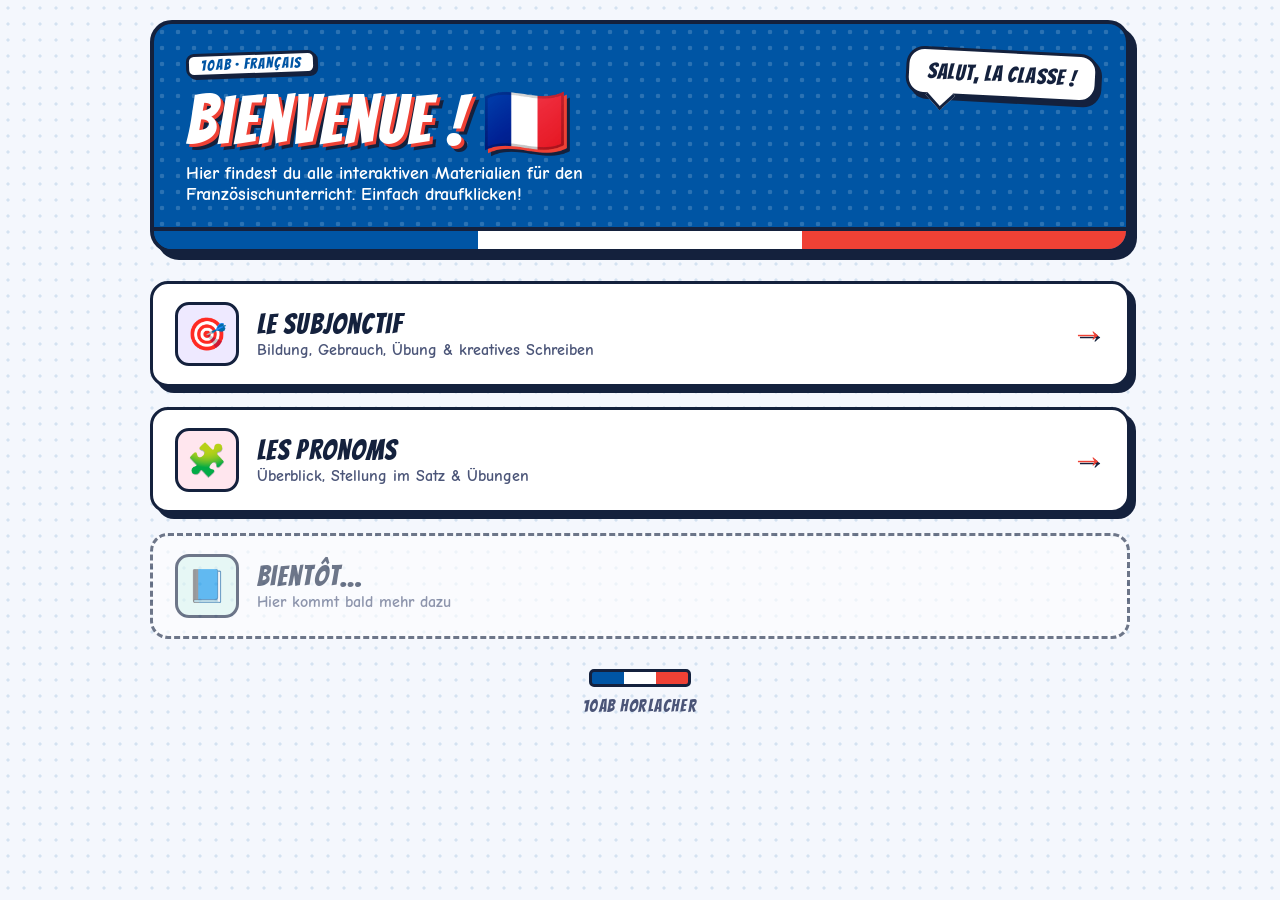
==== commit 3cb9c51b: "Add files via upload" ====
--- a/index.html
+++ b/index.html
@@ -8,91 +8,543 @@
 <html lang="de">
 <head>
 <meta charset="UTF-8">
+<meta name="viewport" content="width=device-width, initial-scale=1">
 <title>Français 10ab — Matériel</title>
 <style>
-@import url('https://fonts.googleapis.com/css2?family=Poppins:wght@600;700;800&family=Inter:wght@400;500;600&display=swap');
+@import url('https://fonts.googleapis.com/css2?family=Bangers&family=Comic+Neue:wght@400;700&family=IBM+Plex+Mono:wght@500;600;700&display=swap');
 
 :root{
-  --purple:#7C5CFC; --purple-bg:#F1EDFF; --pink:#FF5C8A; --orange:#FF8A3D;
-  --teal:#1FB6A0; --blue:#3DA9FC; --gold:#F0B429;
-  --ink:#20233F; --ink-soft:#5C6188; --bg:#F6F5FC; --card:#FFFFFF; --line:#E7E4F7;
-}
+  --bleu:#0055A4; --rouge:#EF4135; --blanc:#FFFFFF;
+  --purple:#7C5CFC;  --purple-bg:#EEE9FF;
+  --orange:#FF8A3D;  --orange-bg:#FFEBD9;
+  --pink:#FF5C8A;    --pink-bg:#FFE6EE;
+  --blue:#0055A4;    --blue-bg:#E1EEFF;
+  --teal:#14A38B;    --teal-bg:#DDF7F1;
+  --gold:#FFC93D;    --gold-bg:#FFF4CC;
+  --red:#EF4135;     --red-bg:#FFE4E1;
+  --ink:#14213D;
+  --ink-soft:#4B5578;
+  --bg:#F4F7FD;
+  --card:#FFFFFF;
+  --line:#D5DCEF;
+}
+
 *{box-sizing:border-box;}
 html,body{margin:0;padding:0;}
 body{
-  background:var(--bg);
-  font-family:'Inter',sans-serif;
+  background-color:var(--bg);
+  background-image:radial-gradient(rgba(0,85,164,0.13) 1.4px, transparent 1.8px);
+  background-size:16px 16px;
+  font-family:'Comic Neue','Comic Sans MS','Chalkboard SE',sans-serif;
+  font-size:17px;
   color:var(--ink);
   min-height:100vh;
   padding:20px 14px 60px;
 }
-.wrap{ max-width:760px; margin:0 auto; }
-
+.wrap{ max-width:980px; margin:0 auto; }
+u{ text-decoration-color:var(--rouge); text-decoration-thickness:3px; text-underline-offset:3px; }
+
+.home-link{
+  display:inline-block;
+  font-family:'Bangers',cursive;
+  letter-spacing:.05em;
+  font-size:17px;
+  color:var(--ink);
+  background:#fff;
+  border:3px solid var(--ink);
+  border-radius:999px;
+  padding:4px 16px;
+  text-decoration:none;
+  box-shadow:3px 3px 0 var(--ink);
+  margin-bottom:14px;
+  transition:all .12s ease;
+}
+.home-link:hover{ transform:translate(-1px,-1px); box-shadow:5px 5px 0 var(--ink); background:var(--gold-bg); }
+
+/* ===== HERO ===== */
 .hero{
-  background:linear-gradient(120deg,var(--purple) 0%,var(--pink) 55%,var(--orange) 100%);
-  border-radius:24px;
-  padding:34px 32px;
+  background:var(--bleu);
+  border:4px solid var(--ink);
+  border-radius:22px;
+  padding:28px 32px 44px;
   color:#fff;
   position:relative;
   overflow:hidden;
-  box-shadow:0 18px 40px -18px rgba(124,92,252,0.55);
-  margin-bottom:26px;
-}
-.hero::after{ content:""; position:absolute; right:-40px; top:-60px; width:220px; height:220px; border-radius:50%; background:rgba(255,255,255,0.14); }
-.hero .eyebrow{ font-family:'Inter',sans-serif; font-size:12.5px; letter-spacing:.1em; text-transform:uppercase; opacity:0.92; font-weight:600; }
-.hero h1{ font-family:'Poppins',sans-serif; font-weight:800; font-size:clamp(28px,5vw,40px); margin:6px 0 8px; line-height:1.1; }
-.hero p{ margin:0; font-size:15px; opacity:0.95; max-width:480px; position:relative; z-index:1; }
-
-.grid{ display:grid; gap:16px; }
-
+  box-shadow:7px 7px 0 var(--ink);
+}
+.hero::before{
+  content:""; position:absolute; inset:0;
+  background-image:radial-gradient(rgba(255,255,255,0.17) 2px, transparent 2.6px);
+  background-size:16px 16px;
+  pointer-events:none;
+}
+.hero::after{
+  content:""; position:absolute; left:0; right:0; bottom:0; height:18px;
+  border-top:4px solid var(--ink);
+  background:linear-gradient(90deg,var(--bleu) 0 33.33%,#fff 33.33% 66.66%,var(--rouge) 66.66% 100%);
+}
+.hero > *{ position:relative; z-index:1; }
+.hero .eyebrow{
+  display:inline-block;
+  font-family:'Bangers',cursive;
+  font-size:15px;
+  letter-spacing:.08em;
+  background:#fff;
+  color:var(--bleu);
+  border:3px solid var(--ink);
+  border-radius:8px;
+  padding:1px 12px;
+  transform:rotate(-2deg);
+  box-shadow:2px 2px 0 var(--ink);
+}
+.hero h1{
+  font-family:'Bangers',cursive;
+  font-weight:400;
+  font-size:clamp(40px,8vw,68px);
+  letter-spacing:.03em;
+  line-height:1.02;
+  margin:10px 0 8px;
+  color:#fff;
+  text-shadow:3px 3px 0 var(--rouge), 6px 6px 0 var(--ink);
+}
+.hero p{ margin:0; font-size:18px; font-weight:700; max-width:520px; }
+.bubble{
+  position:absolute !important;
+  right:28px; top:26px;
+  background:#fff;
+  color:var(--ink);
+  border:3px solid var(--ink);
+  border-radius:18px;
+  padding:10px 18px;
+  font-family:'Bangers',cursive;
+  font-size:22px;
+  letter-spacing:.04em;
+  transform:rotate(3deg);
+  box-shadow:4px 4px 0 var(--ink);
+  z-index:2;
+}
+.bubble::after{
+  content:""; position:absolute; left:22px; bottom:-13px;
+  width:18px; height:18px; background:#fff;
+  border-right:3px solid var(--ink); border-bottom:3px solid var(--ink);
+  transform:rotate(45deg);
+}
+@media(max-width:760px){ .bubble{ display:none; } .hero{ padding:24px 22px 40px; } }
+
+/* ===== TABS ===== */
+nav.tabs{ display:flex; gap:10px; margin:26px 0 24px; flex-wrap:wrap; }
+nav.tabs button{
+  font-family:'Bangers',cursive;
+  font-size:20px;
+  letter-spacing:.05em;
+  background:#fff;
+  border:3px solid var(--ink);
+  border-radius:12px;
+  padding:7px 20px;
+  cursor:pointer;
+  color:var(--ink);
+  box-shadow:4px 4px 0 var(--ink);
+  transition:all .12s ease;
+}
+nav.tabs button:hover{ transform:translate(-1px,-1px); box-shadow:6px 6px 0 var(--ink); background:var(--gold-bg); }
+nav.tabs button.active{ background:var(--bleu); color:#fff; transform:translate(3px,3px); box-shadow:1px 1px 0 var(--ink); }
+nav.tabs button:focus-visible{ outline:4px solid var(--gold); outline-offset:2px; }
+
+.panel{ display:none; animation:pop .25s ease; }
+.panel.active{ display:block; }
+@keyframes pop{ from{opacity:0; transform:translateY(8px);} to{opacity:1; transform:translateY(0);} }
+
+h2.section-head{
+  font-family:'Bangers',cursive;
+  font-weight:400;
+  font-size:34px;
+  letter-spacing:.03em;
+  color:var(--bleu);
+  margin:0 0 4px;
+  text-shadow:2px 2px 0 #FFD1CC;
+}
+p.section-lead{ margin:0 0 20px; color:var(--ink-soft); font-size:17.5px; max-width:700px; }
+
+/* ===== Subnav ===== */
+.subnav{ display:flex; gap:10px; margin-bottom:22px; flex-wrap:wrap; }
+.subnav-btn{
+  font-family:'Bangers',cursive;
+  font-size:18px;
+  letter-spacing:.05em;
+  border:3px solid var(--ink);
+  background:#fff;
+  border-radius:999px;
+  padding:6px 20px;
+  cursor:pointer;
+  color:var(--ink);
+  box-shadow:3px 3px 0 var(--ink);
+  transition:all .12s ease;
+}
+.subnav-btn:hover{ transform:translate(-1px,-1px); box-shadow:5px 5px 0 var(--ink); background:var(--gold-bg); }
+.subnav-btn.active{ transform:translate(2px,2px); box-shadow:1px 1px 0 var(--ink); color:#fff; }
+.subnav-btn.active.c-reg{ background:var(--teal); }
+.subnav-btn.active.c-irr{ background:var(--orange); }
+.subnav-btn.active.c-a{ background:var(--purple); }
+.subnav-btn.active.c-b{ background:var(--bleu); }
+.subnav-btn.active.c-c{ background:var(--rouge); }
+.subpanel{ display:none; }
+.subpanel.active{ display:block; animation:pop .22s ease; }
+
+/* ===== Cards ===== */
+.card{
+  background:var(--card);
+  border:3px solid var(--ink);
+  border-radius:16px;
+  padding:22px 24px;
+  margin-bottom:22px;
+  box-shadow:5px 5px 0 var(--ink);
+}
+.card h3{
+  margin:0 0 12px;
+  font-family:'Bangers',cursive;
+  font-weight:400;
+  font-size:24px;
+  letter-spacing:.04em;
+  color:var(--ink);
+  display:flex; align-items:center; gap:10px; flex-wrap:wrap;
+}
+.card h3 .tag{
+  font-family:'Bangers',cursive;
+  font-size:14px;
+  letter-spacing:.06em;
+  background:var(--rouge);
+  color:#fff;
+  padding:1px 10px;
+  border:2px solid var(--ink);
+  border-radius:8px;
+  transform:rotate(-2deg);
+}
+
+.rule-box{
+  background:var(--gold-bg);
+  border:2px solid var(--ink);
+  border-left:9px solid var(--bleu);
+  padding:14px 18px;
+  border-radius:12px;
+  font-size:17px;
+  margin:8px 0 14px;
+}
+.rule-box b{ color:var(--ink); }
+.rule-box small{ display:block; margin-top:6px; font-size:15px; color:var(--ink-soft); }
+.end{ color:var(--bleu); font-weight:700; }
+.stem{ color:var(--rouge); font-weight:700; }
+
+table.conj{ width:100%; border-collapse:collapse; font-family:'IBM Plex Mono',monospace; font-size:15px; margin-top:6px; }
+table.conj th{ text-align:left; color:var(--bleu); font-weight:700; padding:7px 8px; border-bottom:3px solid var(--ink); }
+table.conj td{ padding:7px 8px; border-bottom:2px dashed var(--line); }
+table.conj tr:last-child td{ border-bottom:none; }
+
+/* ===== Flashcards ===== */
+.flash-grid{ display:grid; grid-template-columns:repeat(auto-fit,minmax(160px,1fr)); gap:14px; margin-top:6px; }
+.flash{
+  background:var(--orange-bg);
+  border:3px solid var(--ink);
+  border-radius:14px;
+  padding:14px;
+  cursor:pointer;
+  box-shadow:4px 4px 0 var(--ink);
+  transition:all .12s ease;
+  min-height:84px;
+}
+.flash:hover{ transform:translate(-1px,-1px); box-shadow:6px 6px 0 var(--ink); }
+.flash.open{ background:#fff; }
+.flash .inf{ font-family:'Bangers',cursive; letter-spacing:.05em; color:var(--rouge); font-size:26px; }
+.flash .hint{ font-size:14px; color:var(--ink-soft); margin-top:2px; }
+.flash .conjlist{ display:none; font-family:'IBM Plex Mono',monospace; font-size:12.5px; margin-top:8px; line-height:1.6; color:var(--ink); }
+.flash.open .conjlist{ display:block; }
+.flash.open .hint{ display:none; }
+
+/* ===== Kategorie-Karten ===== */
+.cat-grid{ display:grid; grid-template-columns:repeat(auto-fit,minmax(280px,1fr)); gap:18px; margin-bottom:26px; }
+.cat-card{ border:3px solid var(--ink); border-radius:16px; padding:18px 20px; box-shadow:5px 5px 0 var(--ink); }
+.cat-card .num{
+  font-family:'Bangers',cursive;
+  letter-spacing:.06em;
+  font-size:14px;
+  display:inline-block;
+  padding:1px 10px;
+  border:2px solid var(--ink);
+  border-radius:8px;
+  background:#fff;
+  margin-bottom:8px;
+  transform:rotate(-2deg);
+}
+.cat-card h4{ font-family:'Bangers',cursive; font-weight:400; letter-spacing:.04em; font-size:25px; margin:0 0 10px; display:flex; align-items:center; gap:6px; }
+.cat-card .chips{ display:flex; flex-wrap:wrap; gap:7px; margin-bottom:12px; }
+.cat-card .chip{
+  font-family:'IBM Plex Mono',monospace;
+  font-size:12.5px; font-weight:600;
+  background:#fff;
+  border:2px solid var(--ink);
+  padding:3px 10px;
+  border-radius:999px;
+}
+.cat-card .example{ font-size:15.5px; background:#fff; border:2px dashed var(--ink); border-radius:10px; padding:8px 12px; margin-top:8px; }
+.cat-card .example:first-of-type{ margin-top:0; }
+.cat-card .example .fr{ font-weight:700; display:block; }
+.cat-card .example .de{ color:var(--ink-soft); font-style:italic; }
+.cat-card p.note{ font-size:15px; margin:10px 0 0; color:var(--ink); }
+
+.cat-1{ background:var(--purple-bg); } .cat-1 .num{ color:var(--purple); }
+.cat-2{ background:var(--orange-bg); } .cat-2 .num{ color:#C75A0E; }
+.cat-3{ background:var(--pink-bg); }   .cat-3 .num{ color:#D12B5E; }
+.cat-4{ background:var(--blue-bg); }   .cat-4 .num{ color:var(--bleu); }
+.cat-5{ background:var(--teal-bg); }   .cat-5 .num{ color:#0C7C69; }
+.cat-6{ background:var(--gold-bg); }   .cat-6 .num{ color:#9A6B00; }
+
+/* ===== STOPP-Block ===== */
+.stop-block{ background:var(--red-bg); border:4px dashed var(--rouge); border-radius:18px; padding:20px 24px; margin-top:8px; }
+.stop-block h3{ font-family:'Bangers',cursive; font-weight:400; letter-spacing:.04em; color:var(--rouge); font-size:30px; margin:0 0 10px; text-shadow:2px 2px 0 #fff; }
+.stop-list{ display:grid; grid-template-columns:repeat(auto-fit,minmax(220px,1fr)); gap:12px; margin:12px 0; }
+.stop-item{ background:#fff; border:2px solid var(--ink); border-radius:12px; padding:10px 14px; font-size:15.5px; }
+.stop-item b{ color:var(--rouge); display:block; font-family:'IBM Plex Mono',monospace; font-size:14px; margin-bottom:3px; }
+.stop-note{ font-size:15.5px; color:var(--ink); background:#fff; border:2px solid var(--ink); border-radius:10px; padding:10px 14px; margin-top:8px; }
+
+/* ===== Quiz ===== */
+.quiz-progress{ font-family:'IBM Plex Mono',monospace; font-weight:700; font-size:13.5px; color:var(--ink-soft); margin-bottom:14px; }
+.q{ background:var(--card); border:3px solid var(--ink); border-radius:16px; padding:18px 22px; margin-bottom:18px; box-shadow:5px 5px 0 var(--ink); }
+.q .prompt{ font-size:18px; margin-bottom:14px; }
+.q .prompt .fr{ font-weight:700; }
+.q .prompt .de{ color:var(--ink-soft); font-style:italic; }
+.q .opts{ display:flex; flex-wrap:wrap; gap:10px; }
+.q .opt{
+  font-family:'IBM Plex Mono',monospace;
+  font-weight:700; font-size:14.5px;
+  padding:8px 16px;
+  border:3px solid var(--ink);
+  border-radius:999px;
+  background:#fff;
+  cursor:pointer;
+  color:var(--ink);
+  box-shadow:3px 3px 0 var(--ink);
+  transition:all .1s ease;
+}
+.q .opt:hover:not(:disabled){ background:var(--gold-bg); transform:translate(-1px,-1px); box-shadow:4px 4px 0 var(--ink); }
+.q .opt.correct{ background:var(--teal); color:#fff; }
+.q .opt.wrong{ background:var(--rouge); color:#fff; }
+.q .opt:disabled{ cursor:default; }
+.q .feedback{ margin-top:12px; font-size:16px; color:var(--ink-soft); min-height:20px; font-weight:700; }
+
+.q .input-row{ display:flex; gap:10px; flex-wrap:wrap; align-items:center; }
+.q input[type=text]{
+  font-family:'IBM Plex Mono',monospace;
+  font-weight:600; font-size:15px;
+  padding:9px 14px;
+  border:3px solid var(--ink);
+  border-radius:12px;
+  flex:1; min-width:200px;
+  background:#fff;
+  color:var(--ink);
+}
+.q input[type=text]:focus{ outline:4px solid var(--gold); outline-offset:1px; }
+.q .btn{
+  font-family:'Bangers',cursive;
+  letter-spacing:.05em;
+  font-size:18px;
+  background:var(--bleu);
+  color:#fff;
+  border:3px solid var(--ink);
+  border-radius:999px;
+  padding:6px 20px;
+  cursor:pointer;
+  box-shadow:3px 3px 0 var(--ink);
+  transition:all .1s ease;
+}
+.q .btn:hover:not(:disabled){ transform:translate(-1px,-1px); box-shadow:4px 4px 0 var(--ink); }
+.q .btn:disabled{ opacity:.55; cursor:default; }
+.q .btn.secondary{ background:var(--ink); }
+.q .answer-box{ margin-top:12px; font-size:16px; background:var(--gold-bg); border:2px solid var(--ink); border-left:9px solid var(--gold); padding:10px 14px; border-radius:10px; display:none; }
+.q .answer-box.show{ display:block; }
+
+.score-bar{
+  display:flex; justify-content:space-between; align-items:center;
+  background:var(--bleu); color:#fff;
+  border:3px solid var(--ink);
+  border-radius:14px;
+  padding:10px 22px;
+  margin-top:6px;
+  font-family:'Bangers',cursive;
+  letter-spacing:.05em;
+  font-size:23px;
+  flex-wrap:wrap; gap:10px;
+  box-shadow:5px 5px 0 var(--ink);
+}
+.score-bar button{
+  font-family:'Bangers',cursive; letter-spacing:.05em; font-size:17px;
+  background:var(--gold); color:var(--ink);
+  border:3px solid var(--ink); border-radius:999px;
+  padding:4px 18px; cursor:pointer; box-shadow:2px 2px 0 var(--ink);
+}
+.score-bar button:hover{ background:#fff; }
+
+/* ===== Kreativ (Subjonctif) ===== */
+.impulse-list{ margin:0; padding-left:22px; font-size:16.5px; color:var(--ink-soft); }
+.impulse-list li{ margin-bottom:7px; }
+.impulse-list b{ color:var(--ink); }
+
+.chip-btn{
+  background:var(--bleu); color:#fff;
+  font-family:'IBM Plex Mono',monospace; font-size:12.5px; font-weight:700;
+  padding:5px 12px; border-radius:999px;
+  border:2px solid var(--ink); cursor:pointer;
+  box-shadow:2px 2px 0 var(--ink);
+  transition:all .1s ease;
+}
+.chip-btn:hover{ background:var(--rouge); transform:translate(-1px,-1px); }
+.chip-group{ margin-bottom:14px; }
+.chip-group .cat-label{ font-family:'Bangers',cursive; letter-spacing:.06em; font-size:16px; color:var(--rouge); display:block; margin-bottom:6px; }
+.chip-group .chips{ display:flex; flex-wrap:wrap; gap:8px; }
+
+.write-area textarea{
+  width:100%; min-height:220px;
+  font-family:'Comic Neue','Comic Sans MS',sans-serif;
+  font-size:17px; font-weight:700; line-height:1.6;
+  padding:16px 18px;
+  border:3px solid var(--ink);
+  border-radius:14px;
+  background:#fff; color:var(--ink);
+  resize:vertical;
+}
+.write-area textarea:focus{ outline:4px solid var(--gold); outline-offset:1px; }
+.word-count{ margin-top:8px; font-family:'IBM Plex Mono',monospace; font-weight:700; font-size:13.5px; color:var(--ink-soft); display:flex; justify-content:space-between; align-items:center; }
+.word-count .goal-ok{ color:var(--teal); }
+
+.checklist{ list-style:none; margin:0; padding:0; }
+.checklist li{ display:flex; align-items:flex-start; gap:12px; padding:10px 0; border-bottom:2px dashed var(--line); font-size:16.5px; }
+.checklist li:last-child{ border-bottom:none; }
+.checklist input[type=checkbox]{ width:21px; height:21px; accent-color:var(--bleu); margin-top:2px; cursor:pointer; }
+.checklist label{ cursor:pointer; }
+
+.example-toggle{
+  font-family:'Bangers',cursive; letter-spacing:.05em; font-size:18px;
+  background:var(--gold); color:var(--ink);
+  border:3px solid var(--ink); border-radius:999px;
+  padding:5px 20px; cursor:pointer; margin-bottom:12px;
+  box-shadow:3px 3px 0 var(--ink);
+}
+.example-toggle:hover{ background:#fff; }
+.example-text{ display:none; font-size:16.5px; line-height:1.7; color:var(--ink); background:#fff; border:2px dashed var(--ink); padding:12px 16px; border-radius:12px; }
+.example-text.show{ display:block; }
+.example-text b{ color:var(--bleu); }
+
+/* ===== Pronomen-Seite ===== */
+.matrix-wrap{ overflow-x:auto; padding:2px 8px 10px 2px; }
+table.matrix{
+  border-collapse:separate; border-spacing:0;
+  width:100%; min-width:680px;
+  border:3px solid var(--ink); border-radius:14px; overflow:hidden;
+  box-shadow:5px 5px 0 var(--ink); background:#fff;
+}
+table.matrix th{ font-family:'Bangers',cursive; letter-spacing:.05em; font-weight:400; font-size:20px; background:var(--ink); color:#fff; padding:8px 6px; text-align:center; }
+table.matrix th:first-child{ text-align:left; padding-left:14px; }
+table.matrix td{ padding:11px 6px; text-align:center; font-family:'IBM Plex Mono',monospace; font-weight:700; font-size:15px; border-top:2px solid var(--ink); }
+table.matrix td.rowlabel{ text-align:left; padding-left:14px; font-family:'Bangers',cursive; font-weight:400; letter-spacing:.04em; font-size:18px; line-height:1.15; }
+table.matrix td.rowlabel small{ display:block; font-family:'Comic Neue',sans-serif; font-weight:700; font-size:13px; letter-spacing:0; color:var(--ink-soft); }
+table.matrix tr.r-sujet td{ background:var(--blue-bg); }
+table.matrix tr.r-cod td{ background:var(--pink-bg); }
+table.matrix tr.r-coi td{ background:var(--gold-bg); }
+table.matrix tr.r-refl td{ background:var(--teal-bg); }
+table.matrix tr.r-ton td{ background:var(--purple-bg); }
+.matrix-note{ font-size:15px; color:var(--ink-soft); margin:12px 0 0; }
+
+.pron{ background:var(--gold); border:2px solid var(--ink); border-radius:8px; padding:0 6px; font-weight:700; }
+
+.scn-nav{ display:flex; flex-wrap:wrap; gap:10px; margin:6px 0 18px; }
+.scn-btn{
+  font-family:'Bangers',cursive; letter-spacing:.05em; font-size:17px;
+  background:#fff; color:var(--ink);
+  border:3px solid var(--ink); border-radius:999px;
+  padding:4px 16px; cursor:pointer;
+  box-shadow:3px 3px 0 var(--ink); transition:all .1s ease;
+}
+.scn-btn:hover{ background:var(--gold-bg); transform:translate(-1px,-1px); }
+.scn-btn.active{ background:var(--rouge); color:#fff; transform:translate(2px,2px); box-shadow:1px 1px 0 var(--ink); }
+.scn-row{ display:flex; gap:14px; align-items:center; flex-wrap:wrap; margin-bottom:6px; }
+.scn-box{ flex:1; min-width:230px; background:#fff; border:3px solid var(--ink); border-radius:14px; padding:12px 16px 14px; font-size:21px; font-weight:700; box-shadow:4px 4px 0 var(--ink); }
+.scn-box.after{ background:var(--blue-bg); }
+.scn-box small{ display:block; font-family:'Bangers',cursive; font-weight:400; font-size:14px; letter-spacing:.07em; color:var(--ink-soft); margin-bottom:4px; }
+.scn-arrow{ font-family:'Bangers',cursive; font-size:38px; color:var(--rouge); text-shadow:2px 2px 0 var(--ink); }
+
+.train{ display:flex; gap:12px; flex-wrap:wrap; align-items:stretch; margin:14px 0 6px; }
+.wagon{ flex:1; min-width:135px; border:3px solid var(--ink); border-radius:14px; padding:10px 10px 12px; box-shadow:4px 4px 0 var(--ink); text-align:center; }
+.wagon .no{ font-family:'Bangers',cursive; font-size:28px; letter-spacing:.04em; line-height:1; }
+.wagon .forms{ font-family:'IBM Plex Mono',monospace; font-weight:700; font-size:14.5px; margin:6px 0 4px; line-height:1.5; }
+.wagon .desc{ font-size:14px; color:var(--ink-soft); font-weight:700; }
+.wagon.w1{ background:var(--blue-bg); } .wagon.w2{ background:var(--pink-bg); } .wagon.w3{ background:var(--gold-bg); }
+.wagon.w4{ background:var(--teal-bg); } .wagon.w5{ background:var(--purple-bg); }
+.engine{ min-width:110px; display:flex; flex-direction:column; align-items:center; justify-content:center; background:var(--ink); color:#fff; border:3px solid var(--ink); border-radius:14px; padding:10px; box-shadow:4px 4px 0 var(--rouge); font-family:'Bangers',cursive; font-size:26px; letter-spacing:.05em; text-align:center; }
+.engine span{ font-size:34px; line-height:1; }
+
+.tiles{ display:flex; flex-wrap:wrap; gap:10px; margin:10px 0 14px; }
+.tile{
+  font-family:'Comic Neue','Comic Sans MS',sans-serif; font-weight:700; font-size:19px;
+  background:#fff; color:var(--ink);
+  border:3px solid var(--ink); border-radius:10px;
+  padding:4px 14px; cursor:pointer;
+  box-shadow:3px 3px 0 var(--ink); transition:all .1s ease;
+}
+.tile:hover{ background:var(--gold-bg); transform:translate(-1px,-1px); }
+.tile.used{ opacity:.22; pointer-events:none; box-shadow:none; }
+.tile.placed{ background:var(--gold-bg); }
+.answer-line{ min-height:60px; border:3px dashed var(--bleu); border-radius:14px; padding:9px; display:flex; flex-wrap:wrap; gap:10px; background:var(--blue-bg); margin-bottom:12px; align-items:center; }
+.answer-line.ok{ border-color:var(--teal); background:var(--teal-bg); border-style:solid; }
+.answer-line.bad{ border-color:var(--rouge); background:var(--red-bg); border-style:solid; }
+.answer-line .ph{ color:var(--ink-soft); font-size:15px; font-weight:700; padding-left:4px; }
+
+/* ===== Startseite ===== */
+.grid{ display:grid; gap:20px; margin-top:28px; }
 .link-card{
-  display:flex;
-  align-items:center;
-  gap:16px;
+  display:flex; align-items:center; gap:18px;
   background:var(--card);
-  border:1.5px solid var(--line);
+  border:3px solid var(--ink);
   border-radius:18px;
-  padding:20px 22px;
-  text-decoration:none;
-  color:var(--ink);
-  box-shadow:0 8px 22px -16px rgba(32,35,63,0.25);
-  transition:transform .15s ease, box-shadow .15s ease;
-}
-.link-card:hover{ transform:translateY(-3px); box-shadow:0 14px 28px -16px rgba(32,35,63,0.35); }
-.link-card .icon{
-  font-size:28px;
-  width:56px; height:56px;
-  border-radius:14px;
-  display:flex; align-items:center; justify-content:center;
-  flex-shrink:0;
-}
+  padding:18px 22px;
+  text-decoration:none; color:var(--ink);
+  box-shadow:6px 6px 0 var(--ink);
+  transition:all .12s ease;
+}
+.link-card:hover{ transform:translate(-2px,-2px); box-shadow:9px 9px 0 var(--ink); }
+.link-card .icon{ font-size:32px; width:64px; height:64px; border:3px solid var(--ink); border-radius:14px; display:flex; align-items:center; justify-content:center; flex-shrink:0; }
 .link-card.c1 .icon{ background:var(--purple-bg); }
-.link-card.c2 .icon{ background:#E4FBF6; }
-.link-card h3{ font-family:'Poppins',sans-serif; font-size:17px; font-weight:700; margin:0 0 4px; }
-.link-card p{ margin:0; font-size:13.5px; color:var(--ink-soft); }
-.link-card .arrow{ margin-left:auto; font-size:20px; color:var(--ink-soft); }
-
-.soon{
-  border-style:dashed;
-  opacity:0.55;
-  cursor:default;
-}
-.soon:hover{ transform:none; box-shadow:0 8px 22px -16px rgba(32,35,63,0.25); }
+.link-card.c2 .icon{ background:var(--pink-bg); }
+.link-card.c3 .icon{ background:var(--teal-bg); }
+.link-card h3{ font-family:'Bangers',cursive; font-weight:400; letter-spacing:.04em; font-size:28px; margin:0 0 2px; }
+.link-card p{ margin:0; font-size:16px; color:var(--ink-soft); font-weight:700; }
+.link-card .arrow{ margin-left:auto; font-family:'Bangers',cursive; font-size:34px; color:var(--rouge); text-shadow:2px 2px 0 var(--ink); }
+.link-card.soon{ border-style:dashed; box-shadow:none; opacity:.6; cursor:default; }
+.link-card.soon:hover{ transform:none; box-shadow:none; }
 
 footer.foot{
   text-align:center;
-  padding:26px 0 6px;
-  font-family:'Inter',sans-serif;
-  font-size:12px;
+  padding:30px 0 6px;
+  font-family:'Bangers',cursive;
+  letter-spacing:.08em;
+  font-size:17px;
   color:var(--ink-soft);
-  opacity:0.7;
-}
+}
+footer.foot::before{
+  content:""; display:block; width:96px; height:12px; margin:0 auto 10px;
+  border:3px solid var(--ink); border-radius:5px;
+  background:linear-gradient(90deg,var(--bleu) 0 33.33%,#fff 33.33% 66.66%,var(--rouge) 66.66% 100%);
+}
+
+@media(max-width:640px){
+  .card{ padding:18px 16px; }
+  body{ font-size:16.5px; }
+}
+
 </style>
 </head>
 <body>
 <div class="wrap">
 
   <div class="hero">
+    <div class="bubble">Salut, la classe !</div>
     <div class="eyebrow">10ab · Français</div>
     <h1>Bienvenue ! 🇫🇷</h1>
     <p>Hier findest du alle interaktiven Materialien für den Französischunterricht. Einfach draufklicken!</p>
@@ -108,10 +560,19 @@
       <div class="arrow">→</div>
     </a>
 
-    <div class="link-card soon c2">
+    <a class="link-card c2" href="pronoms.html">
+      <div class="icon">🧩</div>
+      <div>
+        <h3>Les Pronoms</h3>
+        <p>Überblick, Stellung im Satz &amp; Übungen</p>
+      </div>
+      <div class="arrow">→</div>
+    </a>
+
+    <div class="link-card soon c3">
       <div class="icon">📘</div>
       <div>
-        <h3>Weitere Materialien</h3>
+        <h3>Bientôt…</h3>
         <p>Hier kommt bald mehr dazu</p>
       </div>
     </div>
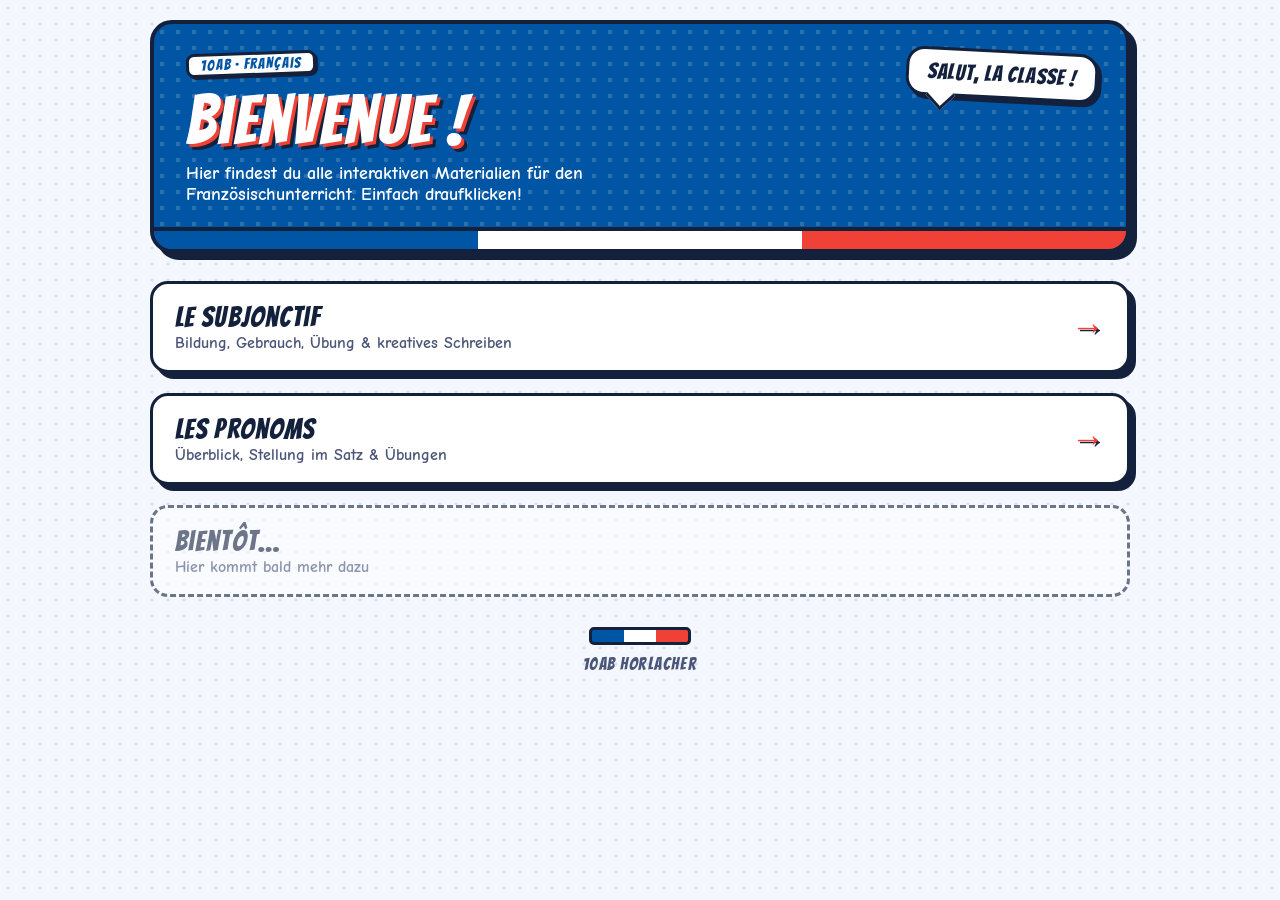
==== commit ddee1c10: "Rename index (3).html to index.html" ====
--- a/index.html
+++ b/index.html
@@ -546,13 +546,12 @@
   <div class="hero">
     <div class="bubble">Salut, la classe !</div>
     <div class="eyebrow">10ab · Français</div>
-    <h1>Bienvenue ! 🇫🇷</h1>
+    <h1>Bienvenue !</h1>
     <p>Hier findest du alle interaktiven Materialien für den Französischunterricht. Einfach draufklicken!</p>
   </div>
 
   <div class="grid">
     <a class="link-card c1" href="subjonctif.html">
-      <div class="icon">🎯</div>
       <div>
         <h3>Le Subjonctif</h3>
         <p>Bildung, Gebrauch, Übung &amp; kreatives Schreiben</p>
@@ -561,7 +560,6 @@
     </a>
 
     <a class="link-card c2" href="pronoms.html">
-      <div class="icon">🧩</div>
       <div>
         <h3>Les Pronoms</h3>
         <p>Überblick, Stellung im Satz &amp; Übungen</p>
@@ -570,7 +568,6 @@
     </a>
 
     <div class="link-card soon c3">
-      <div class="icon">📘</div>
       <div>
         <h3>Bientôt…</h3>
         <p>Hier kommt bald mehr dazu</p>
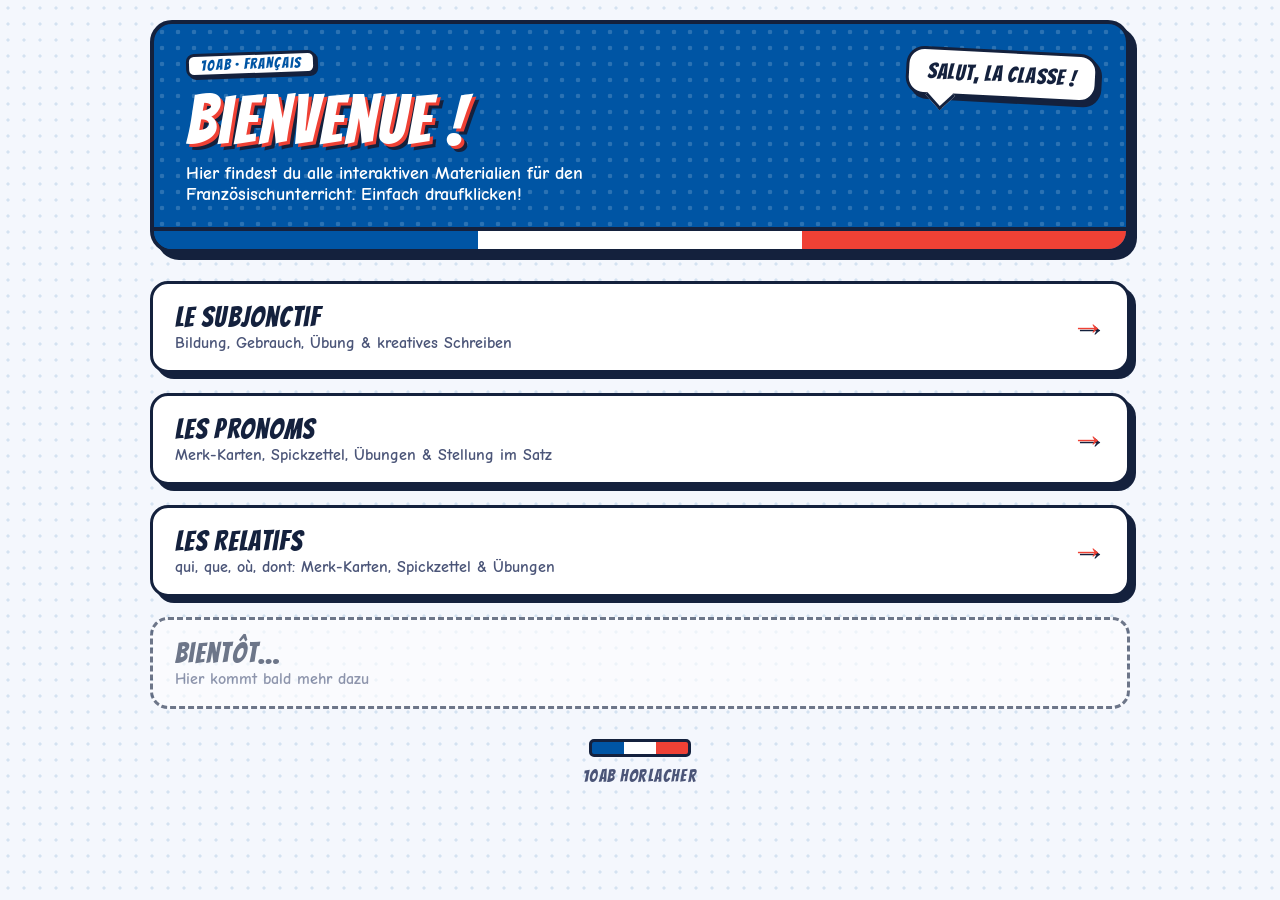
==== commit 157dd348: "Add files via upload" ====
--- a/index.html
+++ b/index.html
@@ -10,535 +10,7 @@
 <meta charset="UTF-8">
 <meta name="viewport" content="width=device-width, initial-scale=1">
 <title>Français 10ab — Matériel</title>
-<style>
-@import url('https://fonts.googleapis.com/css2?family=Bangers&family=Comic+Neue:wght@400;700&family=IBM+Plex+Mono:wght@500;600;700&display=swap');
-
-:root{
-  --bleu:#0055A4; --rouge:#EF4135; --blanc:#FFFFFF;
-  --purple:#7C5CFC;  --purple-bg:#EEE9FF;
-  --orange:#FF8A3D;  --orange-bg:#FFEBD9;
-  --pink:#FF5C8A;    --pink-bg:#FFE6EE;
-  --blue:#0055A4;    --blue-bg:#E1EEFF;
-  --teal:#14A38B;    --teal-bg:#DDF7F1;
-  --gold:#FFC93D;    --gold-bg:#FFF4CC;
-  --red:#EF4135;     --red-bg:#FFE4E1;
-  --ink:#14213D;
-  --ink-soft:#4B5578;
-  --bg:#F4F7FD;
-  --card:#FFFFFF;
-  --line:#D5DCEF;
-}
-
-*{box-sizing:border-box;}
-html,body{margin:0;padding:0;}
-body{
-  background-color:var(--bg);
-  background-image:radial-gradient(rgba(0,85,164,0.13) 1.4px, transparent 1.8px);
-  background-size:16px 16px;
-  font-family:'Comic Neue','Comic Sans MS','Chalkboard SE',sans-serif;
-  font-size:17px;
-  color:var(--ink);
-  min-height:100vh;
-  padding:20px 14px 60px;
-}
-.wrap{ max-width:980px; margin:0 auto; }
-u{ text-decoration-color:var(--rouge); text-decoration-thickness:3px; text-underline-offset:3px; }
-
-.home-link{
-  display:inline-block;
-  font-family:'Bangers',cursive;
-  letter-spacing:.05em;
-  font-size:17px;
-  color:var(--ink);
-  background:#fff;
-  border:3px solid var(--ink);
-  border-radius:999px;
-  padding:4px 16px;
-  text-decoration:none;
-  box-shadow:3px 3px 0 var(--ink);
-  margin-bottom:14px;
-  transition:all .12s ease;
-}
-.home-link:hover{ transform:translate(-1px,-1px); box-shadow:5px 5px 0 var(--ink); background:var(--gold-bg); }
-
-/* ===== HERO ===== */
-.hero{
-  background:var(--bleu);
-  border:4px solid var(--ink);
-  border-radius:22px;
-  padding:28px 32px 44px;
-  color:#fff;
-  position:relative;
-  overflow:hidden;
-  box-shadow:7px 7px 0 var(--ink);
-}
-.hero::before{
-  content:""; position:absolute; inset:0;
-  background-image:radial-gradient(rgba(255,255,255,0.17) 2px, transparent 2.6px);
-  background-size:16px 16px;
-  pointer-events:none;
-}
-.hero::after{
-  content:""; position:absolute; left:0; right:0; bottom:0; height:18px;
-  border-top:4px solid var(--ink);
-  background:linear-gradient(90deg,var(--bleu) 0 33.33%,#fff 33.33% 66.66%,var(--rouge) 66.66% 100%);
-}
-.hero > *{ position:relative; z-index:1; }
-.hero .eyebrow{
-  display:inline-block;
-  font-family:'Bangers',cursive;
-  font-size:15px;
-  letter-spacing:.08em;
-  background:#fff;
-  color:var(--bleu);
-  border:3px solid var(--ink);
-  border-radius:8px;
-  padding:1px 12px;
-  transform:rotate(-2deg);
-  box-shadow:2px 2px 0 var(--ink);
-}
-.hero h1{
-  font-family:'Bangers',cursive;
-  font-weight:400;
-  font-size:clamp(40px,8vw,68px);
-  letter-spacing:.03em;
-  line-height:1.02;
-  margin:10px 0 8px;
-  color:#fff;
-  text-shadow:3px 3px 0 var(--rouge), 6px 6px 0 var(--ink);
-}
-.hero p{ margin:0; font-size:18px; font-weight:700; max-width:520px; }
-.bubble{
-  position:absolute !important;
-  right:28px; top:26px;
-  background:#fff;
-  color:var(--ink);
-  border:3px solid var(--ink);
-  border-radius:18px;
-  padding:10px 18px;
-  font-family:'Bangers',cursive;
-  font-size:22px;
-  letter-spacing:.04em;
-  transform:rotate(3deg);
-  box-shadow:4px 4px 0 var(--ink);
-  z-index:2;
-}
-.bubble::after{
-  content:""; position:absolute; left:22px; bottom:-13px;
-  width:18px; height:18px; background:#fff;
-  border-right:3px solid var(--ink); border-bottom:3px solid var(--ink);
-  transform:rotate(45deg);
-}
-@media(max-width:760px){ .bubble{ display:none; } .hero{ padding:24px 22px 40px; } }
-
-/* ===== TABS ===== */
-nav.tabs{ display:flex; gap:10px; margin:26px 0 24px; flex-wrap:wrap; }
-nav.tabs button{
-  font-family:'Bangers',cursive;
-  font-size:20px;
-  letter-spacing:.05em;
-  background:#fff;
-  border:3px solid var(--ink);
-  border-radius:12px;
-  padding:7px 20px;
-  cursor:pointer;
-  color:var(--ink);
-  box-shadow:4px 4px 0 var(--ink);
-  transition:all .12s ease;
-}
-nav.tabs button:hover{ transform:translate(-1px,-1px); box-shadow:6px 6px 0 var(--ink); background:var(--gold-bg); }
-nav.tabs button.active{ background:var(--bleu); color:#fff; transform:translate(3px,3px); box-shadow:1px 1px 0 var(--ink); }
-nav.tabs button:focus-visible{ outline:4px solid var(--gold); outline-offset:2px; }
-
-.panel{ display:none; animation:pop .25s ease; }
-.panel.active{ display:block; }
-@keyframes pop{ from{opacity:0; transform:translateY(8px);} to{opacity:1; transform:translateY(0);} }
-
-h2.section-head{
-  font-family:'Bangers',cursive;
-  font-weight:400;
-  font-size:34px;
-  letter-spacing:.03em;
-  color:var(--bleu);
-  margin:0 0 4px;
-  text-shadow:2px 2px 0 #FFD1CC;
-}
-p.section-lead{ margin:0 0 20px; color:var(--ink-soft); font-size:17.5px; max-width:700px; }
-
-/* ===== Subnav ===== */
-.subnav{ display:flex; gap:10px; margin-bottom:22px; flex-wrap:wrap; }
-.subnav-btn{
-  font-family:'Bangers',cursive;
-  font-size:18px;
-  letter-spacing:.05em;
-  border:3px solid var(--ink);
-  background:#fff;
-  border-radius:999px;
-  padding:6px 20px;
-  cursor:pointer;
-  color:var(--ink);
-  box-shadow:3px 3px 0 var(--ink);
-  transition:all .12s ease;
-}
-.subnav-btn:hover{ transform:translate(-1px,-1px); box-shadow:5px 5px 0 var(--ink); background:var(--gold-bg); }
-.subnav-btn.active{ transform:translate(2px,2px); box-shadow:1px 1px 0 var(--ink); color:#fff; }
-.subnav-btn.active.c-reg{ background:var(--teal); }
-.subnav-btn.active.c-irr{ background:var(--orange); }
-.subnav-btn.active.c-a{ background:var(--purple); }
-.subnav-btn.active.c-b{ background:var(--bleu); }
-.subnav-btn.active.c-c{ background:var(--rouge); }
-.subpanel{ display:none; }
-.subpanel.active{ display:block; animation:pop .22s ease; }
-
-/* ===== Cards ===== */
-.card{
-  background:var(--card);
-  border:3px solid var(--ink);
-  border-radius:16px;
-  padding:22px 24px;
-  margin-bottom:22px;
-  box-shadow:5px 5px 0 var(--ink);
-}
-.card h3{
-  margin:0 0 12px;
-  font-family:'Bangers',cursive;
-  font-weight:400;
-  font-size:24px;
-  letter-spacing:.04em;
-  color:var(--ink);
-  display:flex; align-items:center; gap:10px; flex-wrap:wrap;
-}
-.card h3 .tag{
-  font-family:'Bangers',cursive;
-  font-size:14px;
-  letter-spacing:.06em;
-  background:var(--rouge);
-  color:#fff;
-  padding:1px 10px;
-  border:2px solid var(--ink);
-  border-radius:8px;
-  transform:rotate(-2deg);
-}
-
-.rule-box{
-  background:var(--gold-bg);
-  border:2px solid var(--ink);
-  border-left:9px solid var(--bleu);
-  padding:14px 18px;
-  border-radius:12px;
-  font-size:17px;
-  margin:8px 0 14px;
-}
-.rule-box b{ color:var(--ink); }
-.rule-box small{ display:block; margin-top:6px; font-size:15px; color:var(--ink-soft); }
-.end{ color:var(--bleu); font-weight:700; }
-.stem{ color:var(--rouge); font-weight:700; }
-
-table.conj{ width:100%; border-collapse:collapse; font-family:'IBM Plex Mono',monospace; font-size:15px; margin-top:6px; }
-table.conj th{ text-align:left; color:var(--bleu); font-weight:700; padding:7px 8px; border-bottom:3px solid var(--ink); }
-table.conj td{ padding:7px 8px; border-bottom:2px dashed var(--line); }
-table.conj tr:last-child td{ border-bottom:none; }
-
-/* ===== Flashcards ===== */
-.flash-grid{ display:grid; grid-template-columns:repeat(auto-fit,minmax(160px,1fr)); gap:14px; margin-top:6px; }
-.flash{
-  background:var(--orange-bg);
-  border:3px solid var(--ink);
-  border-radius:14px;
-  padding:14px;
-  cursor:pointer;
-  box-shadow:4px 4px 0 var(--ink);
-  transition:all .12s ease;
-  min-height:84px;
-}
-.flash:hover{ transform:translate(-1px,-1px); box-shadow:6px 6px 0 var(--ink); }
-.flash.open{ background:#fff; }
-.flash .inf{ font-family:'Bangers',cursive; letter-spacing:.05em; color:var(--rouge); font-size:26px; }
-.flash .hint{ font-size:14px; color:var(--ink-soft); margin-top:2px; }
-.flash .conjlist{ display:none; font-family:'IBM Plex Mono',monospace; font-size:12.5px; margin-top:8px; line-height:1.6; color:var(--ink); }
-.flash.open .conjlist{ display:block; }
-.flash.open .hint{ display:none; }
-
-/* ===== Kategorie-Karten ===== */
-.cat-grid{ display:grid; grid-template-columns:repeat(auto-fit,minmax(280px,1fr)); gap:18px; margin-bottom:26px; }
-.cat-card{ border:3px solid var(--ink); border-radius:16px; padding:18px 20px; box-shadow:5px 5px 0 var(--ink); }
-.cat-card .num{
-  font-family:'Bangers',cursive;
-  letter-spacing:.06em;
-  font-size:14px;
-  display:inline-block;
-  padding:1px 10px;
-  border:2px solid var(--ink);
-  border-radius:8px;
-  background:#fff;
-  margin-bottom:8px;
-  transform:rotate(-2deg);
-}
-.cat-card h4{ font-family:'Bangers',cursive; font-weight:400; letter-spacing:.04em; font-size:25px; margin:0 0 10px; display:flex; align-items:center; gap:6px; }
-.cat-card .chips{ display:flex; flex-wrap:wrap; gap:7px; margin-bottom:12px; }
-.cat-card .chip{
-  font-family:'IBM Plex Mono',monospace;
-  font-size:12.5px; font-weight:600;
-  background:#fff;
-  border:2px solid var(--ink);
-  padding:3px 10px;
-  border-radius:999px;
-}
-.cat-card .example{ font-size:15.5px; background:#fff; border:2px dashed var(--ink); border-radius:10px; padding:8px 12px; margin-top:8px; }
-.cat-card .example:first-of-type{ margin-top:0; }
-.cat-card .example .fr{ font-weight:700; display:block; }
-.cat-card .example .de{ color:var(--ink-soft); font-style:italic; }
-.cat-card p.note{ font-size:15px; margin:10px 0 0; color:var(--ink); }
-
-.cat-1{ background:var(--purple-bg); } .cat-1 .num{ color:var(--purple); }
-.cat-2{ background:var(--orange-bg); } .cat-2 .num{ color:#C75A0E; }
-.cat-3{ background:var(--pink-bg); }   .cat-3 .num{ color:#D12B5E; }
-.cat-4{ background:var(--blue-bg); }   .cat-4 .num{ color:var(--bleu); }
-.cat-5{ background:var(--teal-bg); }   .cat-5 .num{ color:#0C7C69; }
-.cat-6{ background:var(--gold-bg); }   .cat-6 .num{ color:#9A6B00; }
-
-/* ===== STOPP-Block ===== */
-.stop-block{ background:var(--red-bg); border:4px dashed var(--rouge); border-radius:18px; padding:20px 24px; margin-top:8px; }
-.stop-block h3{ font-family:'Bangers',cursive; font-weight:400; letter-spacing:.04em; color:var(--rouge); font-size:30px; margin:0 0 10px; text-shadow:2px 2px 0 #fff; }
-.stop-list{ display:grid; grid-template-columns:repeat(auto-fit,minmax(220px,1fr)); gap:12px; margin:12px 0; }
-.stop-item{ background:#fff; border:2px solid var(--ink); border-radius:12px; padding:10px 14px; font-size:15.5px; }
-.stop-item b{ color:var(--rouge); display:block; font-family:'IBM Plex Mono',monospace; font-size:14px; margin-bottom:3px; }
-.stop-note{ font-size:15.5px; color:var(--ink); background:#fff; border:2px solid var(--ink); border-radius:10px; padding:10px 14px; margin-top:8px; }
-
-/* ===== Quiz ===== */
-.quiz-progress{ font-family:'IBM Plex Mono',monospace; font-weight:700; font-size:13.5px; color:var(--ink-soft); margin-bottom:14px; }
-.q{ background:var(--card); border:3px solid var(--ink); border-radius:16px; padding:18px 22px; margin-bottom:18px; box-shadow:5px 5px 0 var(--ink); }
-.q .prompt{ font-size:18px; margin-bottom:14px; }
-.q .prompt .fr{ font-weight:700; }
-.q .prompt .de{ color:var(--ink-soft); font-style:italic; }
-.q .opts{ display:flex; flex-wrap:wrap; gap:10px; }
-.q .opt{
-  font-family:'IBM Plex Mono',monospace;
-  font-weight:700; font-size:14.5px;
-  padding:8px 16px;
-  border:3px solid var(--ink);
-  border-radius:999px;
-  background:#fff;
-  cursor:pointer;
-  color:var(--ink);
-  box-shadow:3px 3px 0 var(--ink);
-  transition:all .1s ease;
-}
-.q .opt:hover:not(:disabled){ background:var(--gold-bg); transform:translate(-1px,-1px); box-shadow:4px 4px 0 var(--ink); }
-.q .opt.correct{ background:var(--teal); color:#fff; }
-.q .opt.wrong{ background:var(--rouge); color:#fff; }
-.q .opt:disabled{ cursor:default; }
-.q .feedback{ margin-top:12px; font-size:16px; color:var(--ink-soft); min-height:20px; font-weight:700; }
-
-.q .input-row{ display:flex; gap:10px; flex-wrap:wrap; align-items:center; }
-.q input[type=text]{
-  font-family:'IBM Plex Mono',monospace;
-  font-weight:600; font-size:15px;
-  padding:9px 14px;
-  border:3px solid var(--ink);
-  border-radius:12px;
-  flex:1; min-width:200px;
-  background:#fff;
-  color:var(--ink);
-}
-.q input[type=text]:focus{ outline:4px solid var(--gold); outline-offset:1px; }
-.q .btn{
-  font-family:'Bangers',cursive;
-  letter-spacing:.05em;
-  font-size:18px;
-  background:var(--bleu);
-  color:#fff;
-  border:3px solid var(--ink);
-  border-radius:999px;
-  padding:6px 20px;
-  cursor:pointer;
-  box-shadow:3px 3px 0 var(--ink);
-  transition:all .1s ease;
-}
-.q .btn:hover:not(:disabled){ transform:translate(-1px,-1px); box-shadow:4px 4px 0 var(--ink); }
-.q .btn:disabled{ opacity:.55; cursor:default; }
-.q .btn.secondary{ background:var(--ink); }
-.q .answer-box{ margin-top:12px; font-size:16px; background:var(--gold-bg); border:2px solid var(--ink); border-left:9px solid var(--gold); padding:10px 14px; border-radius:10px; display:none; }
-.q .answer-box.show{ display:block; }
-
-.score-bar{
-  display:flex; justify-content:space-between; align-items:center;
-  background:var(--bleu); color:#fff;
-  border:3px solid var(--ink);
-  border-radius:14px;
-  padding:10px 22px;
-  margin-top:6px;
-  font-family:'Bangers',cursive;
-  letter-spacing:.05em;
-  font-size:23px;
-  flex-wrap:wrap; gap:10px;
-  box-shadow:5px 5px 0 var(--ink);
-}
-.score-bar button{
-  font-family:'Bangers',cursive; letter-spacing:.05em; font-size:17px;
-  background:var(--gold); color:var(--ink);
-  border:3px solid var(--ink); border-radius:999px;
-  padding:4px 18px; cursor:pointer; box-shadow:2px 2px 0 var(--ink);
-}
-.score-bar button:hover{ background:#fff; }
-
-/* ===== Kreativ (Subjonctif) ===== */
-.impulse-list{ margin:0; padding-left:22px; font-size:16.5px; color:var(--ink-soft); }
-.impulse-list li{ margin-bottom:7px; }
-.impulse-list b{ color:var(--ink); }
-
-.chip-btn{
-  background:var(--bleu); color:#fff;
-  font-family:'IBM Plex Mono',monospace; font-size:12.5px; font-weight:700;
-  padding:5px 12px; border-radius:999px;
-  border:2px solid var(--ink); cursor:pointer;
-  box-shadow:2px 2px 0 var(--ink);
-  transition:all .1s ease;
-}
-.chip-btn:hover{ background:var(--rouge); transform:translate(-1px,-1px); }
-.chip-group{ margin-bottom:14px; }
-.chip-group .cat-label{ font-family:'Bangers',cursive; letter-spacing:.06em; font-size:16px; color:var(--rouge); display:block; margin-bottom:6px; }
-.chip-group .chips{ display:flex; flex-wrap:wrap; gap:8px; }
-
-.write-area textarea{
-  width:100%; min-height:220px;
-  font-family:'Comic Neue','Comic Sans MS',sans-serif;
-  font-size:17px; font-weight:700; line-height:1.6;
-  padding:16px 18px;
-  border:3px solid var(--ink);
-  border-radius:14px;
-  background:#fff; color:var(--ink);
-  resize:vertical;
-}
-.write-area textarea:focus{ outline:4px solid var(--gold); outline-offset:1px; }
-.word-count{ margin-top:8px; font-family:'IBM Plex Mono',monospace; font-weight:700; font-size:13.5px; color:var(--ink-soft); display:flex; justify-content:space-between; align-items:center; }
-.word-count .goal-ok{ color:var(--teal); }
-
-.checklist{ list-style:none; margin:0; padding:0; }
-.checklist li{ display:flex; align-items:flex-start; gap:12px; padding:10px 0; border-bottom:2px dashed var(--line); font-size:16.5px; }
-.checklist li:last-child{ border-bottom:none; }
-.checklist input[type=checkbox]{ width:21px; height:21px; accent-color:var(--bleu); margin-top:2px; cursor:pointer; }
-.checklist label{ cursor:pointer; }
-
-.example-toggle{
-  font-family:'Bangers',cursive; letter-spacing:.05em; font-size:18px;
-  background:var(--gold); color:var(--ink);
-  border:3px solid var(--ink); border-radius:999px;
-  padding:5px 20px; cursor:pointer; margin-bottom:12px;
-  box-shadow:3px 3px 0 var(--ink);
-}
-.example-toggle:hover{ background:#fff; }
-.example-text{ display:none; font-size:16.5px; line-height:1.7; color:var(--ink); background:#fff; border:2px dashed var(--ink); padding:12px 16px; border-radius:12px; }
-.example-text.show{ display:block; }
-.example-text b{ color:var(--bleu); }
-
-/* ===== Pronomen-Seite ===== */
-.matrix-wrap{ overflow-x:auto; padding:2px 8px 10px 2px; }
-table.matrix{
-  border-collapse:separate; border-spacing:0;
-  width:100%; min-width:680px;
-  border:3px solid var(--ink); border-radius:14px; overflow:hidden;
-  box-shadow:5px 5px 0 var(--ink); background:#fff;
-}
-table.matrix th{ font-family:'Bangers',cursive; letter-spacing:.05em; font-weight:400; font-size:20px; background:var(--ink); color:#fff; padding:8px 6px; text-align:center; }
-table.matrix th:first-child{ text-align:left; padding-left:14px; }
-table.matrix td{ padding:11px 6px; text-align:center; font-family:'IBM Plex Mono',monospace; font-weight:700; font-size:15px; border-top:2px solid var(--ink); }
-table.matrix td.rowlabel{ text-align:left; padding-left:14px; font-family:'Bangers',cursive; font-weight:400; letter-spacing:.04em; font-size:18px; line-height:1.15; }
-table.matrix td.rowlabel small{ display:block; font-family:'Comic Neue',sans-serif; font-weight:700; font-size:13px; letter-spacing:0; color:var(--ink-soft); }
-table.matrix tr.r-sujet td{ background:var(--blue-bg); }
-table.matrix tr.r-cod td{ background:var(--pink-bg); }
-table.matrix tr.r-coi td{ background:var(--gold-bg); }
-table.matrix tr.r-refl td{ background:var(--teal-bg); }
-table.matrix tr.r-ton td{ background:var(--purple-bg); }
-.matrix-note{ font-size:15px; color:var(--ink-soft); margin:12px 0 0; }
-
-.pron{ background:var(--gold); border:2px solid var(--ink); border-radius:8px; padding:0 6px; font-weight:700; }
-
-.scn-nav{ display:flex; flex-wrap:wrap; gap:10px; margin:6px 0 18px; }
-.scn-btn{
-  font-family:'Bangers',cursive; letter-spacing:.05em; font-size:17px;
-  background:#fff; color:var(--ink);
-  border:3px solid var(--ink); border-radius:999px;
-  padding:4px 16px; cursor:pointer;
-  box-shadow:3px 3px 0 var(--ink); transition:all .1s ease;
-}
-.scn-btn:hover{ background:var(--gold-bg); transform:translate(-1px,-1px); }
-.scn-btn.active{ background:var(--rouge); color:#fff; transform:translate(2px,2px); box-shadow:1px 1px 0 var(--ink); }
-.scn-row{ display:flex; gap:14px; align-items:center; flex-wrap:wrap; margin-bottom:6px; }
-.scn-box{ flex:1; min-width:230px; background:#fff; border:3px solid var(--ink); border-radius:14px; padding:12px 16px 14px; font-size:21px; font-weight:700; box-shadow:4px 4px 0 var(--ink); }
-.scn-box.after{ background:var(--blue-bg); }
-.scn-box small{ display:block; font-family:'Bangers',cursive; font-weight:400; font-size:14px; letter-spacing:.07em; color:var(--ink-soft); margin-bottom:4px; }
-.scn-arrow{ font-family:'Bangers',cursive; font-size:38px; color:var(--rouge); text-shadow:2px 2px 0 var(--ink); }
-
-.train{ display:flex; gap:12px; flex-wrap:wrap; align-items:stretch; margin:14px 0 6px; }
-.wagon{ flex:1; min-width:135px; border:3px solid var(--ink); border-radius:14px; padding:10px 10px 12px; box-shadow:4px 4px 0 var(--ink); text-align:center; }
-.wagon .no{ font-family:'Bangers',cursive; font-size:28px; letter-spacing:.04em; line-height:1; }
-.wagon .forms{ font-family:'IBM Plex Mono',monospace; font-weight:700; font-size:14.5px; margin:6px 0 4px; line-height:1.5; }
-.wagon .desc{ font-size:14px; color:var(--ink-soft); font-weight:700; }
-.wagon.w1{ background:var(--blue-bg); } .wagon.w2{ background:var(--pink-bg); } .wagon.w3{ background:var(--gold-bg); }
-.wagon.w4{ background:var(--teal-bg); } .wagon.w5{ background:var(--purple-bg); }
-.engine{ min-width:110px; display:flex; flex-direction:column; align-items:center; justify-content:center; background:var(--ink); color:#fff; border:3px solid var(--ink); border-radius:14px; padding:10px; box-shadow:4px 4px 0 var(--rouge); font-family:'Bangers',cursive; font-size:26px; letter-spacing:.05em; text-align:center; }
-.engine span{ font-size:34px; line-height:1; }
-
-.tiles{ display:flex; flex-wrap:wrap; gap:10px; margin:10px 0 14px; }
-.tile{
-  font-family:'Comic Neue','Comic Sans MS',sans-serif; font-weight:700; font-size:19px;
-  background:#fff; color:var(--ink);
-  border:3px solid var(--ink); border-radius:10px;
-  padding:4px 14px; cursor:pointer;
-  box-shadow:3px 3px 0 var(--ink); transition:all .1s ease;
-}
-.tile:hover{ background:var(--gold-bg); transform:translate(-1px,-1px); }
-.tile.used{ opacity:.22; pointer-events:none; box-shadow:none; }
-.tile.placed{ background:var(--gold-bg); }
-.answer-line{ min-height:60px; border:3px dashed var(--bleu); border-radius:14px; padding:9px; display:flex; flex-wrap:wrap; gap:10px; background:var(--blue-bg); margin-bottom:12px; align-items:center; }
-.answer-line.ok{ border-color:var(--teal); background:var(--teal-bg); border-style:solid; }
-.answer-line.bad{ border-color:var(--rouge); background:var(--red-bg); border-style:solid; }
-.answer-line .ph{ color:var(--ink-soft); font-size:15px; font-weight:700; padding-left:4px; }
-
-/* ===== Startseite ===== */
-.grid{ display:grid; gap:20px; margin-top:28px; }
-.link-card{
-  display:flex; align-items:center; gap:18px;
-  background:var(--card);
-  border:3px solid var(--ink);
-  border-radius:18px;
-  padding:18px 22px;
-  text-decoration:none; color:var(--ink);
-  box-shadow:6px 6px 0 var(--ink);
-  transition:all .12s ease;
-}
-.link-card:hover{ transform:translate(-2px,-2px); box-shadow:9px 9px 0 var(--ink); }
-.link-card .icon{ font-size:32px; width:64px; height:64px; border:3px solid var(--ink); border-radius:14px; display:flex; align-items:center; justify-content:center; flex-shrink:0; }
-.link-card.c1 .icon{ background:var(--purple-bg); }
-.link-card.c2 .icon{ background:var(--pink-bg); }
-.link-card.c3 .icon{ background:var(--teal-bg); }
-.link-card h3{ font-family:'Bangers',cursive; font-weight:400; letter-spacing:.04em; font-size:28px; margin:0 0 2px; }
-.link-card p{ margin:0; font-size:16px; color:var(--ink-soft); font-weight:700; }
-.link-card .arrow{ margin-left:auto; font-family:'Bangers',cursive; font-size:34px; color:var(--rouge); text-shadow:2px 2px 0 var(--ink); }
-.link-card.soon{ border-style:dashed; box-shadow:none; opacity:.6; cursor:default; }
-.link-card.soon:hover{ transform:none; box-shadow:none; }
-
-footer.foot{
-  text-align:center;
-  padding:30px 0 6px;
-  font-family:'Bangers',cursive;
-  letter-spacing:.08em;
-  font-size:17px;
-  color:var(--ink-soft);
-}
-footer.foot::before{
-  content:""; display:block; width:96px; height:12px; margin:0 auto 10px;
-  border:3px solid var(--ink); border-radius:5px;
-  background:linear-gradient(90deg,var(--bleu) 0 33.33%,#fff 33.33% 66.66%,var(--rouge) 66.66% 100%);
-}
-
-@media(max-width:640px){
-  .card{ padding:18px 16px; }
-  body{ font-size:16.5px; }
-}
-
-</style>
+<link rel="stylesheet" href="style.css">
 </head>
 <body>
 <div class="wrap">
@@ -562,12 +34,20 @@
     <a class="link-card c2" href="pronoms.html">
       <div>
         <h3>Les Pronoms</h3>
-        <p>Überblick, Stellung im Satz &amp; Übungen</p>
+        <p>Merk-Karten, Spickzettel, Übungen &amp; Stellung im Satz</p>
       </div>
       <div class="arrow">→</div>
     </a>
 
-    <div class="link-card soon c3">
+    <a class="link-card c3" href="relatifs.html">
+      <div>
+        <h3>Les Relatifs</h3>
+        <p>qui, que, où, dont: Merk-Karten, Spickzettel &amp; Übungen</p>
+      </div>
+      <div class="arrow">→</div>
+    </a>
+
+    <div class="link-card soon c1">
       <div>
         <h3>Bientôt…</h3>
         <p>Hier kommt bald mehr dazu</p>
--- a/style.css
+++ b/style.css
@@ -0,0 +1,635 @@
+/* Original author: Horlacher (10ab) — gemeinsames Design für alle Seiten (Français 10ab).
+   Not authorized for redistribution under a different author's name. */
+@import url('https://fonts.googleapis.com/css2?family=Bangers&family=Comic+Neue:wght@400;700&family=IBM+Plex+Mono:wght@500;600;700&display=swap');
+
+:root{
+  --bleu:#0055A4; --rouge:#EF4135; --blanc:#FFFFFF;
+  --purple:#7C5CFC;  --purple-bg:#EEE9FF;
+  --orange:#FF8A3D;  --orange-bg:#FFEBD9;
+  --pink:#FF5C8A;    --pink-bg:#FFE6EE;
+  --blue:#0055A4;    --blue-bg:#E1EEFF;
+  --teal:#14A38B;    --teal-bg:#DDF7F1;
+  --gold:#FFC93D;    --gold-bg:#FFF4CC;
+  --red:#EF4135;     --red-bg:#FFE4E1;
+  --ink:#14213D;
+  --ink-soft:#4B5578;
+  --bg:#F4F7FD;
+  --card:#FFFFFF;
+  --line:#D5DCEF;
+}
+
+*{box-sizing:border-box;}
+html,body{margin:0;padding:0;}
+body{
+  background-color:var(--bg);
+  background-image:radial-gradient(rgba(0,85,164,0.13) 1.4px, transparent 1.8px);
+  background-size:16px 16px;
+  font-family:'Comic Neue','Comic Sans MS','Chalkboard SE',sans-serif;
+  font-size:17px;
+  color:var(--ink);
+  min-height:100vh;
+  padding:20px 14px 60px;
+}
+.wrap{ max-width:980px; margin:0 auto; }
+u{ text-decoration-color:var(--rouge); text-decoration-thickness:3px; text-underline-offset:3px; }
+
+.home-link{
+  display:inline-block;
+  font-family:'Bangers',cursive;
+  letter-spacing:.05em;
+  font-size:17px;
+  color:var(--ink);
+  background:#fff;
+  border:3px solid var(--ink);
+  border-radius:999px;
+  padding:4px 16px;
+  text-decoration:none;
+  box-shadow:3px 3px 0 var(--ink);
+  margin-bottom:14px;
+  transition:all .12s ease;
+}
+.home-link:hover{ transform:translate(-1px,-1px); box-shadow:5px 5px 0 var(--ink); background:var(--gold-bg); }
+
+/* ===== HERO ===== */
+.hero{
+  background:var(--bleu);
+  border:4px solid var(--ink);
+  border-radius:22px;
+  padding:28px 32px 44px;
+  color:#fff;
+  position:relative;
+  overflow:hidden;
+  box-shadow:7px 7px 0 var(--ink);
+}
+.hero::before{
+  content:""; position:absolute; inset:0;
+  background-image:radial-gradient(rgba(255,255,255,0.17) 2px, transparent 2.6px);
+  background-size:16px 16px;
+  pointer-events:none;
+}
+.hero::after{
+  content:""; position:absolute; left:0; right:0; bottom:0; height:18px;
+  border-top:4px solid var(--ink);
+  background:linear-gradient(90deg,var(--bleu) 0 33.33%,#fff 33.33% 66.66%,var(--rouge) 66.66% 100%);
+}
+.hero > *{ position:relative; z-index:1; }
+.hero .eyebrow{
+  display:inline-block;
+  font-family:'Bangers',cursive;
+  font-size:15px;
+  letter-spacing:.08em;
+  background:#fff;
+  color:var(--bleu);
+  border:3px solid var(--ink);
+  border-radius:8px;
+  padding:1px 12px;
+  transform:rotate(-2deg);
+  box-shadow:2px 2px 0 var(--ink);
+}
+.hero h1{
+  font-family:'Bangers',cursive;
+  font-weight:400;
+  font-size:clamp(40px,8vw,68px);
+  letter-spacing:.03em;
+  line-height:1.02;
+  margin:10px 0 8px;
+  color:#fff;
+  text-shadow:3px 3px 0 var(--rouge), 6px 6px 0 var(--ink);
+}
+.hero p{ margin:0; font-size:18px; font-weight:700; max-width:520px; }
+.bubble{
+  position:absolute !important;
+  right:28px; top:26px;
+  background:#fff;
+  color:var(--ink);
+  border:3px solid var(--ink);
+  border-radius:18px;
+  padding:10px 18px;
+  font-family:'Bangers',cursive;
+  font-size:22px;
+  letter-spacing:.04em;
+  transform:rotate(3deg);
+  box-shadow:4px 4px 0 var(--ink);
+  z-index:2;
+}
+.bubble::after{
+  content:""; position:absolute; left:22px; bottom:-13px;
+  width:18px; height:18px; background:#fff;
+  border-right:3px solid var(--ink); border-bottom:3px solid var(--ink);
+  transform:rotate(45deg);
+}
+@media(max-width:760px){ .bubble{ display:none; } .hero{ padding:24px 22px 40px; } }
+
+/* ===== TABS ===== */
+nav.tabs{ display:flex; gap:10px; margin:26px 0 24px; flex-wrap:wrap; }
+nav.tabs button{
+  font-family:'Bangers',cursive;
+  font-size:20px;
+  letter-spacing:.05em;
+  background:#fff;
+  border:3px solid var(--ink);
+  border-radius:12px;
+  padding:7px 20px;
+  cursor:pointer;
+  color:var(--ink);
+  box-shadow:4px 4px 0 var(--ink);
+  transition:all .12s ease;
+}
+nav.tabs button:hover{ transform:translate(-1px,-1px); box-shadow:6px 6px 0 var(--ink); background:var(--gold-bg); }
+nav.tabs button.active{ background:var(--bleu); color:#fff; transform:translate(3px,3px); box-shadow:1px 1px 0 var(--ink); }
+nav.tabs button:focus-visible{ outline:4px solid var(--gold); outline-offset:2px; }
+
+.panel{ display:none; animation:pop .25s ease; }
+.panel.active{ display:block; }
+@keyframes pop{ from{opacity:0; transform:translateY(8px);} to{opacity:1; transform:translateY(0);} }
+
+h2.section-head{
+  font-family:'Bangers',cursive;
+  font-weight:400;
+  font-size:34px;
+  letter-spacing:.03em;
+  color:var(--bleu);
+  margin:0 0 4px;
+  text-shadow:2px 2px 0 #FFD1CC;
+}
+p.section-lead{ margin:0 0 20px; color:var(--ink-soft); font-size:17.5px; max-width:700px; }
+
+/* ===== Subnav ===== */
+.subnav{ display:flex; gap:10px; margin-bottom:22px; flex-wrap:wrap; }
+.subnav-btn{
+  font-family:'Bangers',cursive;
+  font-size:18px;
+  letter-spacing:.05em;
+  border:3px solid var(--ink);
+  background:#fff;
+  border-radius:999px;
+  padding:6px 20px;
+  cursor:pointer;
+  color:var(--ink);
+  box-shadow:3px 3px 0 var(--ink);
+  transition:all .12s ease;
+}
+.subnav-btn:hover{ transform:translate(-1px,-1px); box-shadow:5px 5px 0 var(--ink); background:var(--gold-bg); }
+.subnav-btn.active{ transform:translate(2px,2px); box-shadow:1px 1px 0 var(--ink); color:#fff; }
+.subnav-btn.active.c-reg{ background:var(--teal); }
+.subnav-btn.active.c-irr{ background:var(--orange); }
+.subnav-btn.active.c-a{ background:var(--purple); }
+.subnav-btn.active.c-b{ background:var(--bleu); }
+.subnav-btn.active.c-c{ background:var(--rouge); }
+.subpanel{ display:none; }
+.subpanel.active{ display:block; animation:pop .22s ease; }
+
+/* ===== Cards ===== */
+.card{
+  background:var(--card);
+  border:3px solid var(--ink);
+  border-radius:16px;
+  padding:22px 24px;
+  margin-bottom:22px;
+  box-shadow:5px 5px 0 var(--ink);
+}
+.card h3{
+  margin:0 0 12px;
+  font-family:'Bangers',cursive;
+  font-weight:400;
+  font-size:24px;
+  letter-spacing:.04em;
+  color:var(--ink);
+  display:flex; align-items:center; gap:10px; flex-wrap:wrap;
+}
+.card h3 .tag{
+  font-family:'Bangers',cursive;
+  font-size:14px;
+  letter-spacing:.06em;
+  background:var(--rouge);
+  color:#fff;
+  padding:1px 10px;
+  border:2px solid var(--ink);
+  border-radius:8px;
+  transform:rotate(-2deg);
+}
+
+.rule-box{
+  background:var(--gold-bg);
+  border:2px solid var(--ink);
+  border-left:9px solid var(--bleu);
+  padding:14px 18px;
+  border-radius:12px;
+  font-size:17px;
+  margin:8px 0 14px;
+}
+.rule-box b{ color:var(--ink); }
+.rule-box small{ display:block; margin-top:6px; font-size:15px; color:var(--ink-soft); }
+.end{ color:var(--bleu); font-weight:700; }
+.stem{ color:var(--rouge); font-weight:700; }
+
+table.conj{ width:100%; border-collapse:collapse; font-family:'IBM Plex Mono',monospace; font-size:15px; margin-top:6px; }
+table.conj th{ text-align:left; color:var(--bleu); font-weight:700; padding:7px 8px; border-bottom:3px solid var(--ink); }
+table.conj td{ padding:7px 8px; border-bottom:2px dashed var(--line); }
+table.conj tr:last-child td{ border-bottom:none; }
+
+/* ===== Flashcards ===== */
+.flash-grid{ display:grid; grid-template-columns:repeat(auto-fit,minmax(160px,1fr)); gap:14px; margin-top:6px; }
+.flash{
+  background:var(--orange-bg);
+  border:3px solid var(--ink);
+  border-radius:14px;
+  padding:14px;
+  cursor:pointer;
+  box-shadow:4px 4px 0 var(--ink);
+  transition:all .12s ease;
+  min-height:84px;
+}
+.flash:hover{ transform:translate(-1px,-1px); box-shadow:6px 6px 0 var(--ink); }
+.flash.open{ background:#fff; }
+.flash .inf{ font-family:'Bangers',cursive; letter-spacing:.05em; color:var(--rouge); font-size:26px; }
+.flash .hint{ font-size:14px; color:var(--ink-soft); margin-top:2px; }
+.flash .conjlist{ display:none; font-family:'IBM Plex Mono',monospace; font-size:12.5px; margin-top:8px; line-height:1.6; color:var(--ink); }
+.flash.open .conjlist{ display:block; }
+.flash.open .hint{ display:none; }
+
+/* ===== Kategorie-Karten ===== */
+.cat-grid{ display:grid; grid-template-columns:repeat(auto-fit,minmax(280px,1fr)); gap:18px; margin-bottom:26px; }
+.cat-card{ border:3px solid var(--ink); border-radius:16px; padding:18px 20px; box-shadow:5px 5px 0 var(--ink); }
+.cat-card .num{
+  font-family:'Bangers',cursive;
+  letter-spacing:.06em;
+  font-size:14px;
+  display:inline-block;
+  padding:1px 10px;
+  border:2px solid var(--ink);
+  border-radius:8px;
+  background:#fff;
+  margin-bottom:8px;
+  transform:rotate(-2deg);
+}
+.cat-card h4{ font-family:'Bangers',cursive; font-weight:400; letter-spacing:.04em; font-size:25px; margin:0 0 10px; display:flex; align-items:center; gap:6px; }
+.cat-card .chips{ display:flex; flex-wrap:wrap; gap:7px; margin-bottom:12px; }
+.cat-card .chip{
+  font-family:'IBM Plex Mono',monospace;
+  font-size:12.5px; font-weight:600;
+  background:#fff;
+  border:2px solid var(--ink);
+  padding:3px 10px;
+  border-radius:999px;
+}
+.cat-card .example{ font-size:15.5px; background:#fff; border:2px dashed var(--ink); border-radius:10px; padding:8px 12px; margin-top:8px; }
+.cat-card .example:first-of-type{ margin-top:0; }
+.cat-card .example .fr{ font-weight:700; display:block; }
+.cat-card .example .de{ color:var(--ink-soft); font-style:italic; }
+.cat-card p.note{ font-size:15px; margin:10px 0 0; color:var(--ink); }
+
+.cat-1{ background:var(--purple-bg); } .cat-1 .num{ color:var(--purple); }
+.cat-2{ background:var(--orange-bg); } .cat-2 .num{ color:#C75A0E; }
+.cat-3{ background:var(--pink-bg); }   .cat-3 .num{ color:#D12B5E; }
+.cat-4{ background:var(--blue-bg); }   .cat-4 .num{ color:var(--bleu); }
+.cat-5{ background:var(--teal-bg); }   .cat-5 .num{ color:#0C7C69; }
+.cat-6{ background:var(--gold-bg); }   .cat-6 .num{ color:#9A6B00; }
+
+/* ===== STOPP-Block ===== */
+.stop-block{ background:var(--red-bg); border:4px dashed var(--rouge); border-radius:18px; padding:20px 24px; margin-top:8px; }
+.stop-block h3{ font-family:'Bangers',cursive; font-weight:400; letter-spacing:.04em; color:var(--rouge); font-size:30px; margin:0 0 10px; text-shadow:2px 2px 0 #fff; }
+.stop-list{ display:grid; grid-template-columns:repeat(auto-fit,minmax(220px,1fr)); gap:12px; margin:12px 0; }
+.stop-item{ background:#fff; border:2px solid var(--ink); border-radius:12px; padding:10px 14px; font-size:15.5px; }
+.stop-item b{ color:var(--rouge); display:block; font-family:'IBM Plex Mono',monospace; font-size:14px; margin-bottom:3px; }
+.stop-note{ font-size:15.5px; color:var(--ink); background:#fff; border:2px solid var(--ink); border-radius:10px; padding:10px 14px; margin-top:8px; }
+
+/* ===== Quiz ===== */
+.quiz-progress{ font-family:'IBM Plex Mono',monospace; font-weight:700; font-size:13.5px; color:var(--ink-soft); margin-bottom:14px; }
+.q{ background:var(--card); border:3px solid var(--ink); border-radius:16px; padding:18px 22px; margin-bottom:18px; box-shadow:5px 5px 0 var(--ink); }
+.q .prompt{ font-size:18px; margin-bottom:14px; }
+.q .prompt .fr{ font-weight:700; }
+.q .prompt .de{ color:var(--ink-soft); font-style:italic; }
+.q .opts{ display:flex; flex-wrap:wrap; gap:10px; }
+.q .opt{
+  font-family:'IBM Plex Mono',monospace;
+  font-weight:700; font-size:14.5px;
+  padding:8px 16px;
+  border:3px solid var(--ink);
+  border-radius:999px;
+  background:#fff;
+  cursor:pointer;
+  color:var(--ink);
+  box-shadow:3px 3px 0 var(--ink);
+  transition:all .1s ease;
+}
+.q .opt:hover:not(:disabled){ background:var(--gold-bg); transform:translate(-1px,-1px); box-shadow:4px 4px 0 var(--ink); }
+.q .opt.correct{ background:var(--teal); color:#fff; }
+.q .opt.wrong{ background:var(--rouge); color:#fff; }
+.q .opt:disabled{ cursor:default; }
+.q .feedback{ margin-top:12px; font-size:16px; color:var(--ink-soft); min-height:20px; font-weight:700; }
+
+.q .input-row{ display:flex; gap:10px; flex-wrap:wrap; align-items:center; }
+.q input[type=text]{
+  font-family:'IBM Plex Mono',monospace;
+  font-weight:600; font-size:15px;
+  padding:9px 14px;
+  border:3px solid var(--ink);
+  border-radius:12px;
+  flex:1; min-width:200px;
+  background:#fff;
+  color:var(--ink);
+}
+.q input[type=text]:focus{ outline:4px solid var(--gold); outline-offset:1px; }
+.q .btn{
+  font-family:'Bangers',cursive;
+  letter-spacing:.05em;
+  font-size:18px;
+  background:var(--bleu);
+  color:#fff;
+  border:3px solid var(--ink);
+  border-radius:999px;
+  padding:6px 20px;
+  cursor:pointer;
+  box-shadow:3px 3px 0 var(--ink);
+  transition:all .1s ease;
+}
+.q .btn:hover:not(:disabled){ transform:translate(-1px,-1px); box-shadow:4px 4px 0 var(--ink); }
+.q .btn:disabled{ opacity:.55; cursor:default; }
+.q .btn.secondary{ background:var(--ink); }
+.q .answer-box{ margin-top:12px; font-size:16px; background:var(--gold-bg); border:2px solid var(--ink); border-left:9px solid var(--gold); padding:10px 14px; border-radius:10px; display:none; }
+.q .answer-box.show{ display:block; }
+
+.score-bar{
+  display:flex; justify-content:space-between; align-items:center;
+  background:var(--bleu); color:#fff;
+  border:3px solid var(--ink);
+  border-radius:14px;
+  padding:10px 22px;
+  margin-top:6px;
+  font-family:'Bangers',cursive;
+  letter-spacing:.05em;
+  font-size:23px;
+  flex-wrap:wrap; gap:10px;
+  box-shadow:5px 5px 0 var(--ink);
+}
+.score-bar button{
+  font-family:'Bangers',cursive; letter-spacing:.05em; font-size:17px;
+  background:var(--gold); color:var(--ink);
+  border:3px solid var(--ink); border-radius:999px;
+  padding:4px 18px; cursor:pointer; box-shadow:2px 2px 0 var(--ink);
+}
+.score-bar button:hover{ background:#fff; }
+
+/* ===== Kreativ (Subjonctif) ===== */
+.impulse-list{ margin:0; padding-left:22px; font-size:16.5px; color:var(--ink-soft); }
+.impulse-list li{ margin-bottom:7px; }
+.impulse-list b{ color:var(--ink); }
+
+.chip-btn{
+  background:var(--bleu); color:#fff;
+  font-family:'IBM Plex Mono',monospace; font-size:12.5px; font-weight:700;
+  padding:5px 12px; border-radius:999px;
+  border:2px solid var(--ink); cursor:pointer;
+  box-shadow:2px 2px 0 var(--ink);
+  transition:all .1s ease;
+}
+.chip-btn:hover{ background:var(--rouge); transform:translate(-1px,-1px); }
+.chip-group{ margin-bottom:14px; }
+.chip-group .cat-label{ font-family:'Bangers',cursive; letter-spacing:.06em; font-size:16px; color:var(--rouge); display:block; margin-bottom:6px; }
+.chip-group .chips{ display:flex; flex-wrap:wrap; gap:8px; }
+
+.write-area textarea{
+  width:100%; min-height:220px;
+  font-family:'Comic Neue','Comic Sans MS',sans-serif;
+  font-size:17px; font-weight:700; line-height:1.6;
+  padding:16px 18px;
+  border:3px solid var(--ink);
+  border-radius:14px;
+  background:#fff; color:var(--ink);
+  resize:vertical;
+}
+.write-area textarea:focus{ outline:4px solid var(--gold); outline-offset:1px; }
+.word-count{ margin-top:8px; font-family:'IBM Plex Mono',monospace; font-weight:700; font-size:13.5px; color:var(--ink-soft); display:flex; justify-content:space-between; align-items:center; }
+.word-count .goal-ok{ color:var(--teal); }
+
+.checklist{ list-style:none; margin:0; padding:0; }
+.checklist li{ display:flex; align-items:flex-start; gap:12px; padding:10px 0; border-bottom:2px dashed var(--line); font-size:16.5px; }
+.checklist li:last-child{ border-bottom:none; }
+.checklist input[type=checkbox]{ width:21px; height:21px; accent-color:var(--bleu); margin-top:2px; cursor:pointer; }
+.checklist label{ cursor:pointer; }
+
+.example-toggle{
+  font-family:'Bangers',cursive; letter-spacing:.05em; font-size:18px;
+  background:var(--gold); color:var(--ink);
+  border:3px solid var(--ink); border-radius:999px;
+  padding:5px 20px; cursor:pointer; margin-bottom:12px;
+  box-shadow:3px 3px 0 var(--ink);
+}
+.example-toggle:hover{ background:#fff; }
+.example-text{ display:none; font-size:16.5px; line-height:1.7; color:var(--ink); background:#fff; border:2px dashed var(--ink); padding:12px 16px; border-radius:12px; }
+.example-text.show{ display:block; }
+.example-text b{ color:var(--bleu); }
+
+/* ===== Pronomen-Seite ===== */
+.matrix-wrap{ overflow-x:auto; padding:2px 8px 10px 2px; }
+table.matrix{
+  border-collapse:separate; border-spacing:0;
+  width:100%; min-width:680px;
+  border:3px solid var(--ink); border-radius:14px; overflow:hidden;
+  box-shadow:5px 5px 0 var(--ink); background:#fff;
+}
+table.matrix th{ font-family:'Bangers',cursive; letter-spacing:.05em; font-weight:400; font-size:20px; background:var(--ink); color:#fff; padding:8px 6px; text-align:center; }
+table.matrix th:first-child{ text-align:left; padding-left:14px; }
+table.matrix td{ padding:11px 6px; text-align:center; font-family:'IBM Plex Mono',monospace; font-weight:700; font-size:15px; border-top:2px solid var(--ink); }
+table.matrix td.rowlabel{ text-align:left; padding-left:14px; font-family:'Bangers',cursive; font-weight:400; letter-spacing:.04em; font-size:18px; line-height:1.15; }
+table.matrix td.rowlabel small{ display:block; font-family:'Comic Neue',sans-serif; font-weight:700; font-size:13px; letter-spacing:0; color:var(--ink-soft); }
+table.matrix tr.r-sujet td{ background:var(--blue-bg); }
+table.matrix tr.r-cod td{ background:var(--pink-bg); }
+table.matrix tr.r-coi td{ background:var(--gold-bg); }
+table.matrix tr.r-refl td{ background:var(--teal-bg); }
+table.matrix tr.r-ton td{ background:var(--purple-bg); }
+.matrix-note{ font-size:15px; color:var(--ink-soft); margin:12px 0 0; }
+
+.pron{ background:var(--gold); border:2px solid var(--ink); border-radius:8px; padding:0 6px; font-weight:700; }
+
+.scn-nav{ display:flex; flex-wrap:wrap; gap:10px; margin:6px 0 18px; }
+.scn-btn{
+  font-family:'Bangers',cursive; letter-spacing:.05em; font-size:17px;
+  background:#fff; color:var(--ink);
+  border:3px solid var(--ink); border-radius:999px;
+  padding:4px 16px; cursor:pointer;
+  box-shadow:3px 3px 0 var(--ink); transition:all .1s ease;
+}
+.scn-btn:hover{ background:var(--gold-bg); transform:translate(-1px,-1px); }
+.scn-btn.active{ background:var(--rouge); color:#fff; transform:translate(2px,2px); box-shadow:1px 1px 0 var(--ink); }
+.scn-row{ display:flex; gap:14px; align-items:center; flex-wrap:wrap; margin-bottom:16px; }
+.scn-box{ flex:1; min-width:230px; background:#fff; border:3px solid var(--ink); border-radius:14px; padding:12px 16px 14px; font-size:21px; font-weight:700; box-shadow:4px 4px 0 var(--ink); }
+.scn-box.after{ background:var(--blue-bg); }
+.scn-box small{ display:block; font-family:'Bangers',cursive; font-weight:400; font-size:14px; letter-spacing:.07em; color:var(--ink-soft); margin-bottom:4px; }
+.scn-arrow{ font-family:'Bangers',cursive; font-size:38px; color:var(--rouge); text-shadow:2px 2px 0 var(--ink); }
+
+.train{ display:flex; gap:12px; flex-wrap:wrap; align-items:stretch; margin:14px 0 6px; }
+.wagon{ flex:1; min-width:135px; border:3px solid var(--ink); border-radius:14px; padding:10px 10px 12px; box-shadow:4px 4px 0 var(--ink); text-align:center; }
+.wagon .no{ font-family:'Bangers',cursive; font-size:28px; letter-spacing:.04em; line-height:1; }
+.wagon .forms{ font-family:'IBM Plex Mono',monospace; font-weight:700; font-size:14.5px; margin:6px 0 4px; line-height:1.5; }
+.wagon .desc{ font-size:14px; color:var(--ink-soft); font-weight:700; }
+.wagon.w1{ background:var(--blue-bg); } .wagon.w2{ background:var(--pink-bg); } .wagon.w3{ background:var(--gold-bg); }
+.wagon.w4{ background:var(--teal-bg); } .wagon.w5{ background:var(--purple-bg); }
+.engine{ min-width:110px; display:flex; flex-direction:column; align-items:center; justify-content:center; background:var(--ink); color:#fff; border:3px solid var(--ink); border-radius:14px; padding:10px; box-shadow:4px 4px 0 var(--rouge); font-family:'Bangers',cursive; font-size:26px; letter-spacing:.05em; text-align:center; }
+.engine span{ font-size:34px; line-height:1; }
+
+.tiles{ display:flex; flex-wrap:wrap; gap:10px; margin:10px 0 14px; }
+.tile{
+  font-family:'Comic Neue','Comic Sans MS',sans-serif; font-weight:700; font-size:19px;
+  background:#fff; color:var(--ink);
+  border:3px solid var(--ink); border-radius:10px;
+  padding:4px 14px; cursor:pointer;
+  box-shadow:3px 3px 0 var(--ink); transition:all .1s ease;
+}
+.tile:hover{ background:var(--gold-bg); transform:translate(-1px,-1px); }
+.tile.used{ opacity:.22; pointer-events:none; box-shadow:none; }
+.tile.placed{ background:var(--gold-bg); }
+.answer-line{ min-height:60px; border:3px dashed var(--bleu); border-radius:14px; padding:9px; display:flex; flex-wrap:wrap; gap:10px; background:var(--blue-bg); margin-bottom:12px; align-items:center; }
+.answer-line.ok{ border-color:var(--teal); background:var(--teal-bg); border-style:solid; }
+.answer-line.bad{ border-color:var(--rouge); background:var(--red-bg); border-style:solid; }
+.answer-line .ph{ color:var(--ink-soft); font-size:15px; font-weight:700; padding-left:4px; }
+
+/* ===== Startseite ===== */
+.grid{ display:grid; gap:20px; margin-top:28px; }
+.link-card{
+  display:flex; align-items:center; gap:18px;
+  background:var(--card);
+  border:3px solid var(--ink);
+  border-radius:18px;
+  padding:18px 22px;
+  text-decoration:none; color:var(--ink);
+  box-shadow:6px 6px 0 var(--ink);
+  transition:all .12s ease;
+}
+.link-card:hover{ transform:translate(-2px,-2px); box-shadow:9px 9px 0 var(--ink); }
+.link-card .icon{ font-size:32px; width:64px; height:64px; border:3px solid var(--ink); border-radius:14px; display:flex; align-items:center; justify-content:center; flex-shrink:0; }
+.link-card.c1 .icon{ background:var(--purple-bg); }
+.link-card.c2 .icon{ background:var(--pink-bg); }
+.link-card.c3 .icon{ background:var(--teal-bg); }
+.link-card h3{ font-family:'Bangers',cursive; font-weight:400; letter-spacing:.04em; font-size:28px; margin:0 0 2px; }
+.link-card p{ margin:0; font-size:16px; color:var(--ink-soft); font-weight:700; }
+.link-card .arrow{ margin-left:auto; font-family:'Bangers',cursive; font-size:34px; color:var(--rouge); text-shadow:2px 2px 0 var(--ink); }
+.link-card.soon{ border-style:dashed; box-shadow:none; opacity:.6; cursor:default; }
+.link-card.soon:hover{ transform:none; box-shadow:none; }
+
+footer.foot{
+  text-align:center;
+  padding:30px 0 6px;
+  font-family:'Bangers',cursive;
+  letter-spacing:.08em;
+  font-size:17px;
+  color:var(--ink-soft);
+}
+footer.foot::before{
+  content:""; display:block; width:96px; height:12px; margin:0 auto 10px;
+  border:3px solid var(--ink); border-radius:5px;
+  background:linear-gradient(90deg,var(--bleu) 0 33.33%,#fff 33.33% 66.66%,var(--rouge) 66.66% 100%);
+}
+
+@media(max-width:640px){
+  .card{ padding:18px 16px; }
+  body{ font-size:16.5px; }
+}
+
+/* ===== Lernkarten zum Umdrehen ===== */
+:root{ --peach-bg:#FFE0CC; --lime-bg:#EAF7D2; }
+.flip-tools{ display:flex; flex-wrap:wrap; gap:14px; align-items:center; margin:0 0 22px; }
+.flip-tools .hint{ font-size:16.5px; color:var(--ink-soft); font-weight:700; flex:1; min-width:220px; }
+.btn-big{
+  font-family:'Bangers',cursive; letter-spacing:.05em; font-size:18px;
+  background:var(--bleu); color:#fff;
+  border:3px solid var(--ink); border-radius:999px;
+  padding:6px 22px; cursor:pointer;
+  box-shadow:3px 3px 0 var(--ink); transition:all .1s ease;
+}
+.btn-big:hover{ transform:translate(-1px,-1px); box-shadow:4px 4px 0 var(--ink); }
+.btn-big.alt{ background:var(--gold); color:var(--ink); }
+.badge{
+  align-self:flex-start;
+  display:inline-block;
+  font-family:'Bangers',cursive; font-size:14px; letter-spacing:.08em;
+  background:var(--rouge); color:#fff;
+  border:2px solid var(--ink); border-radius:8px;
+  padding:1px 10px;
+  transform:rotate(-2deg);
+}
+.badge.pro{ background:var(--bleu); }
+
+.grp-head{
+  font-family:'Bangers',cursive; font-weight:400; letter-spacing:.05em;
+  font-size:27px; color:var(--ink);
+  margin:30px 0 14px; padding-bottom:4px;
+  border-bottom:4px solid var(--ink);
+  display:flex; align-items:baseline; gap:12px; flex-wrap:wrap;
+}
+.grp-head:first-of-type{ margin-top:6px; }
+.grp-head small{ font-family:'Comic Neue',sans-serif; font-size:16px; font-weight:700; color:var(--ink-soft); letter-spacing:0; }
+
+.flip-grid{ display:grid; grid-template-columns:repeat(auto-fill,minmax(310px,1fr)); gap:26px; margin-bottom:10px; }
+.flip{ display:grid; cursor:pointer; -webkit-tap-highlight-color:transparent; min-width:0; }
+.flip:focus{ outline:none; }
+.flip:focus-visible .face{ outline:4px solid var(--gold); outline-offset:3px; }
+.face{
+  grid-area:1/1;
+  border:3px solid var(--ink); border-radius:16px;
+  padding:16px 18px 14px;
+  box-shadow:5px 5px 0 var(--ink);
+  display:flex; flex-direction:column; gap:10px;
+  min-width:0;
+}
+.face.front{ transform:perspective(900px) rotateY(0deg); visibility:visible; transition:transform .28s ease-out .28s, visibility 0s .28s; }
+.face.back{ transform:perspective(900px) rotateY(-90deg); visibility:hidden; transition:transform .28s ease-in, visibility 0s .28s; }
+.flip.open .face.front{ transform:perspective(900px) rotateY(90deg); visibility:hidden; transition:transform .28s ease-in, visibility 0s .28s; }
+.flip.open .face.back{ transform:perspective(900px) rotateY(0deg); visibility:visible; transition:transform .28s ease-out .28s, visibility 0s .28s; }
+.k-sujet .face{ background:var(--blue-bg); }
+.k-ton .face{ background:var(--purple-bg); }
+.k-cod .face{ background:var(--pink-bg); }
+.k-coi .face{ background:var(--gold-bg); }
+.k-refl .face{ background:var(--teal-bg); }
+.k-pb .face{ background:var(--orange-bg); }
+.k-pp .face{ background:var(--peach-bg); }
+.k-dm .face{ background:var(--lime-bg); }
+
+.face .ftitle{ font-family:'Bangers',cursive; font-weight:400; font-size:31px; letter-spacing:.04em; line-height:1.05; margin:0; }
+.face .fname{ font-family:'IBM Plex Mono',monospace; font-size:12.5px; font-weight:700; color:var(--ink-soft); margin-top:-6px; }
+.face .wozu{ font-size:17.5px; font-weight:700; margin:0; line-height:1.35; }
+.face .trick{ background:#fff; border:2px solid var(--ink); border-radius:10px; padding:6px 12px; font-size:16px; font-weight:700; line-height:1.35; }
+.face .trick b{ color:var(--rouge); font-family:'Bangers',cursive; font-weight:400; letter-spacing:.05em; font-size:16px; margin-right:8px; }
+.face .fex{ background:#fff; border:2px dashed var(--ink); border-radius:10px; padding:8px 12px; }
+.face .fex .fr{ font-weight:700; display:block; font-size:16.5px; }
+.face .fex .de{ color:var(--ink-soft); font-style:italic; font-size:15px; display:block; }
+.face .tap{ margin-top:auto; padding-top:4px; font-family:'Bangers',cursive; letter-spacing:.06em; font-size:15px; color:var(--ink-soft); text-align:right; }
+.face .bhead{ font-family:'Bangers',cursive; font-size:24px; letter-spacing:.04em; margin:0; }
+.face .bsub{ font-family:'Bangers',cursive; font-size:17px; letter-spacing:.05em; color:var(--ink-soft); margin:2px 0 -4px; }
+.pairs{ display:grid; grid-template-columns:1fr 1fr; gap:8px; }
+.pairs.three{ grid-template-columns:repeat(3,1fr); }
+.pairs .pr{ background:#fff; border:2px solid var(--ink); border-radius:10px; padding:4px 10px 6px; min-width:0; }
+.pairs .pr small{ display:block; font-size:13px; font-weight:700; color:var(--ink-soft); line-height:1.2; }
+.pairs .pr b{ font-family:'IBM Plex Mono',monospace; font-size:15px; font-weight:700; color:var(--ink); overflow-wrap:anywhere; }
+.prow{ background:#fff; border:2px solid var(--ink); border-radius:10px; padding:4px 10px 6px; }
+.prow small{ display:block; font-size:13px; font-weight:700; color:var(--ink-soft); line-height:1.2; }
+.prow span{ display:inline-block; margin-right:12px; font-family:'IBM Plex Mono',monospace; font-weight:700; font-size:13.5px; }
+.rows{ display:grid; gap:6px; }
+table.mini{ border-collapse:collapse; width:100%; background:#fff; border:2px solid var(--ink); font-family:'IBM Plex Mono',monospace; font-size:14px; font-weight:700; }
+table.mini th{ background:var(--ink); color:#fff; font-family:'Bangers',cursive; font-weight:400; letter-spacing:.05em; font-size:15px; padding:3px 6px; text-align:center; }
+table.mini td{ padding:4px 6px; border-top:2px solid var(--line); text-align:center; }
+table.mini td:first-child{ text-align:left; font-family:'Comic Neue',sans-serif; color:var(--ink-soft); }
+
+/* ===== Spickzettel ===== */
+.sheet-title{ font-family:'Bangers',cursive; font-weight:400; letter-spacing:.04em; font-size:24px; margin:0 0 10px; }
+table.matrix.poss{ min-width:780px; }
+table.matrix.poss td{ font-size:14px; padding:9px 4px; }
+table.matrix.small{ min-width:520px; }
+table.matrix tr.r-poss td{ background:var(--orange-bg); }
+table.matrix tr.r-dem td{ background:var(--lime-bg); }
+.rules-list{ margin:0; padding-left:22px; font-size:17px; font-weight:700; }
+.rules-list li{ margin-bottom:8px; }
+.rules-list b{ color:var(--rouge); }
+.sheet-grid{ display:grid; grid-template-columns:repeat(auto-fit,minmax(340px,1fr)); gap:22px; }
+.sheet-grid .card{ margin-bottom:0; }
+
+@media print{
+  body{ background:#fff !important; background-image:none !important; }
+  body.printing-spick *{ visibility:hidden !important; }
+  body.printing-spick .print-area, body.printing-spick .print-area *{ visibility:visible !important; }
+  body.printing-spick .print-area{ position:absolute; left:0; top:0; width:100%; }
+  .card, table.matrix{ box-shadow:none !important; }
+  table.matrix{ min-width:0 !important; font-size:12px; }
+  .matrix-wrap{ overflow:visible; }
+}
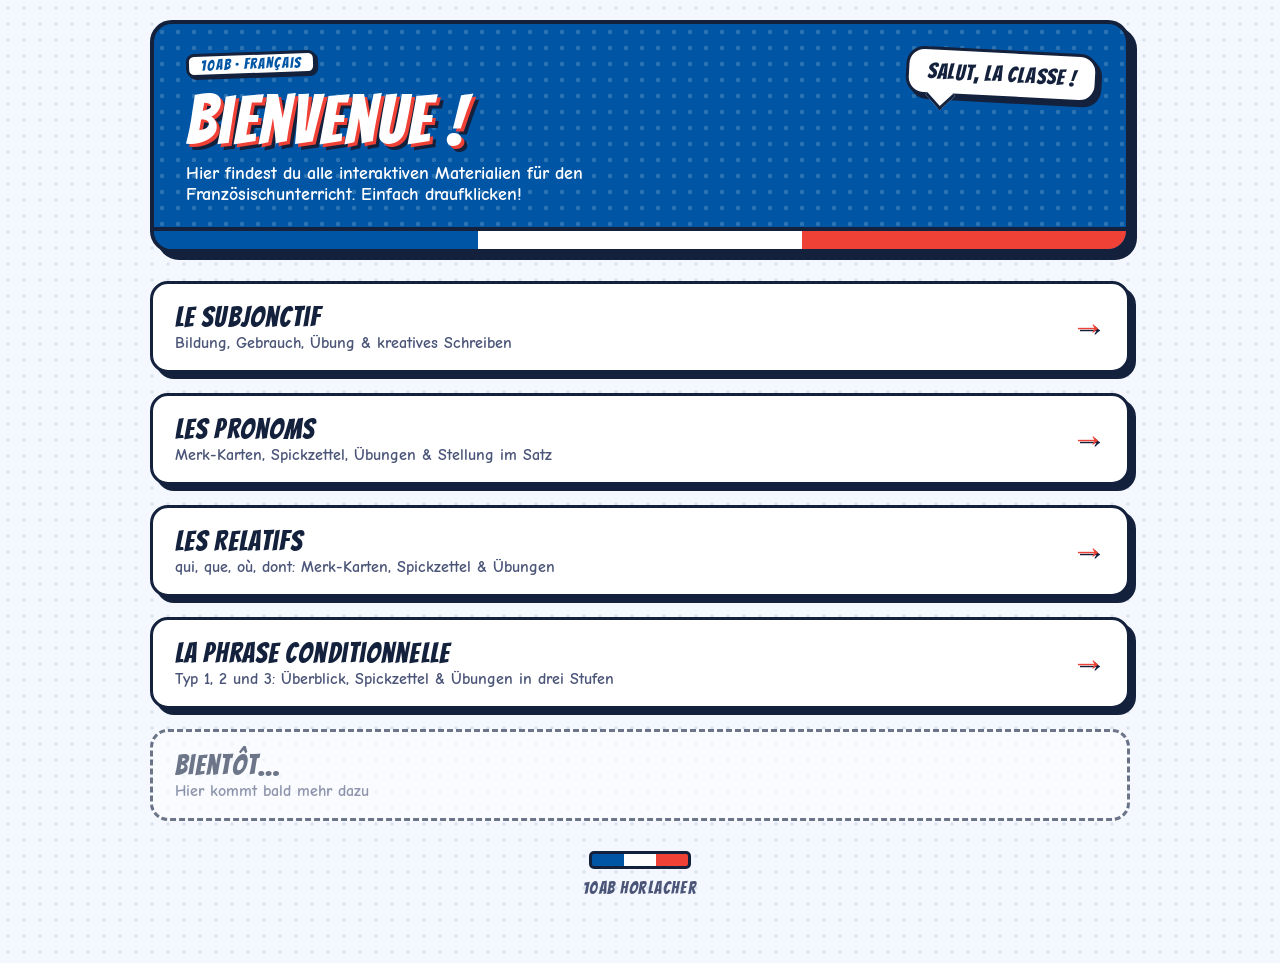
==== commit 807c3861: "Rename index (4).html to index.html" ====
--- a/index.html
+++ b/index.html
@@ -47,7 +47,15 @@
       <div class="arrow">→</div>
     </a>
 
-    <div class="link-card soon c1">
+    <a class="link-card c1" href="conditionnel.html">
+      <div>
+        <h3>La phrase conditionnelle</h3>
+        <p>Typ 1, 2 und 3: Überblick, Spickzettel &amp; Übungen in drei Stufen</p>
+      </div>
+      <div class="arrow">→</div>
+    </a>
+
+    <div class="link-card soon c2">
       <div>
         <h3>Bientôt…</h3>
         <p>Hier kommt bald mehr dazu</p>
--- a/style.css
+++ b/style.css
@@ -633,3 +633,33 @@
   table.matrix{ min-width:0 !important; font-size:12px; }
   .matrix-wrap{ overflow:visible; }
 }
+
+/* ===== Selbstlern-Übungen (gap / self) ===== */
+.q input.gap-in{ flex:none; min-width:0; display:inline-block; padding:3px 8px; margin:2px 4px; border-radius:8px; font-size:15px; vertical-align:baseline; max-width:100%; }
+.q .gap-line{ line-height:2.1; }
+.q .self-sol{ margin-top:14px; background:var(--teal-bg); border:3px solid var(--ink); border-radius:14px; padding:12px 16px 14px; box-shadow:4px 4px 0 var(--ink); }
+.q .self-sol[hidden]{ display:none; }
+.q .sol-label{ font-family:'Bangers',cursive; letter-spacing:.07em; font-size:14px; color:var(--ink-soft); }
+.q .sol-text{ font-size:19px; font-weight:700; margin:2px 0 6px; }
+.q .sol-note{ font-size:15px; color:var(--ink-soft); font-weight:700; }
+.q .sol-ask{ font-weight:700; }
+.scn-col{ display:grid; gap:12px; margin-bottom:16px; }
+.scn-col .scn-box{ min-width:0; }
+
+@media (max-width:480px){
+  table.mini{ font-size:12px; }
+  table.mini th{ font-size:14px; padding:3px 3px; }
+  table.mini td{ padding:4px 3px; }
+}
+
+@media (max-width:480px){
+  table.mini{ font-size:12px; }
+  table.mini th{ font-size:14px; padding:3px 3px; }
+  table.mini td{ padding:4px 3px; }
+}
+
+@media (max-width:480px){
+  table.mini{ font-size:12px; }
+  table.mini th{ font-size:14px; padding:3px 3px; }
+  table.mini td{ padding:4px 3px; }
+}
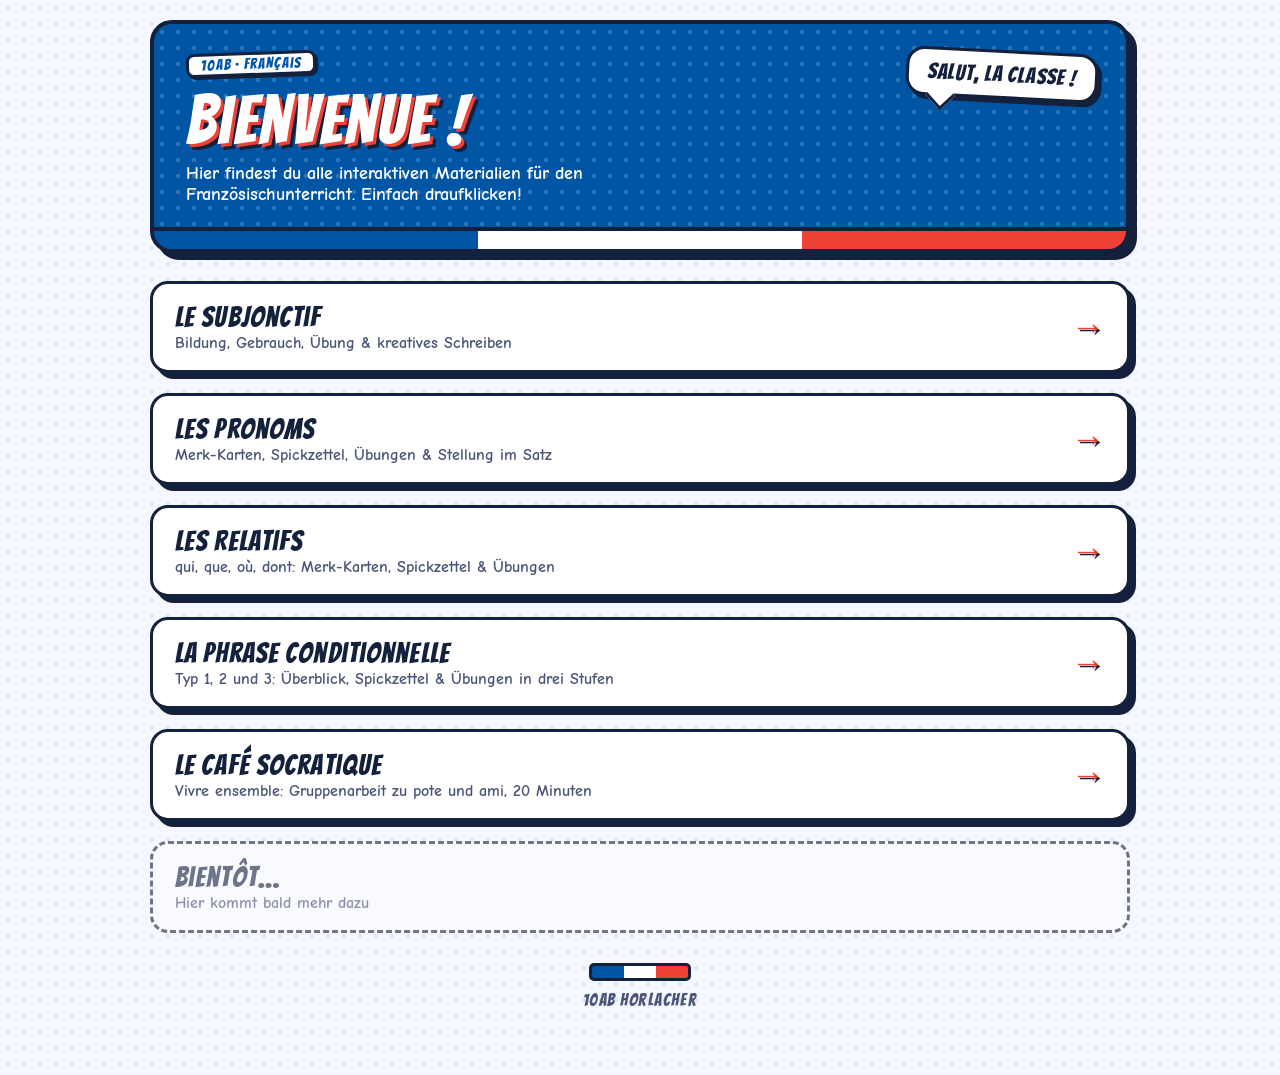
==== commit 1d4f6242: "Rename index (11).html to index.html" ====
--- a/index.html
+++ b/index.html
@@ -55,6 +55,14 @@
       <div class="arrow">→</div>
     </a>
 
+    <a class="link-card c3" href="cafe-socratique.html">
+      <div>
+        <h3>Le Café Socratique</h3>
+        <p>Vivre ensemble: Gruppenarbeit zu pote und ami, 20 Minuten</p>
+      </div>
+      <div class="arrow">→</div>
+    </a>
+
     <div class="link-card soon c2">
       <div>
         <h3>Bientôt…</h3>
